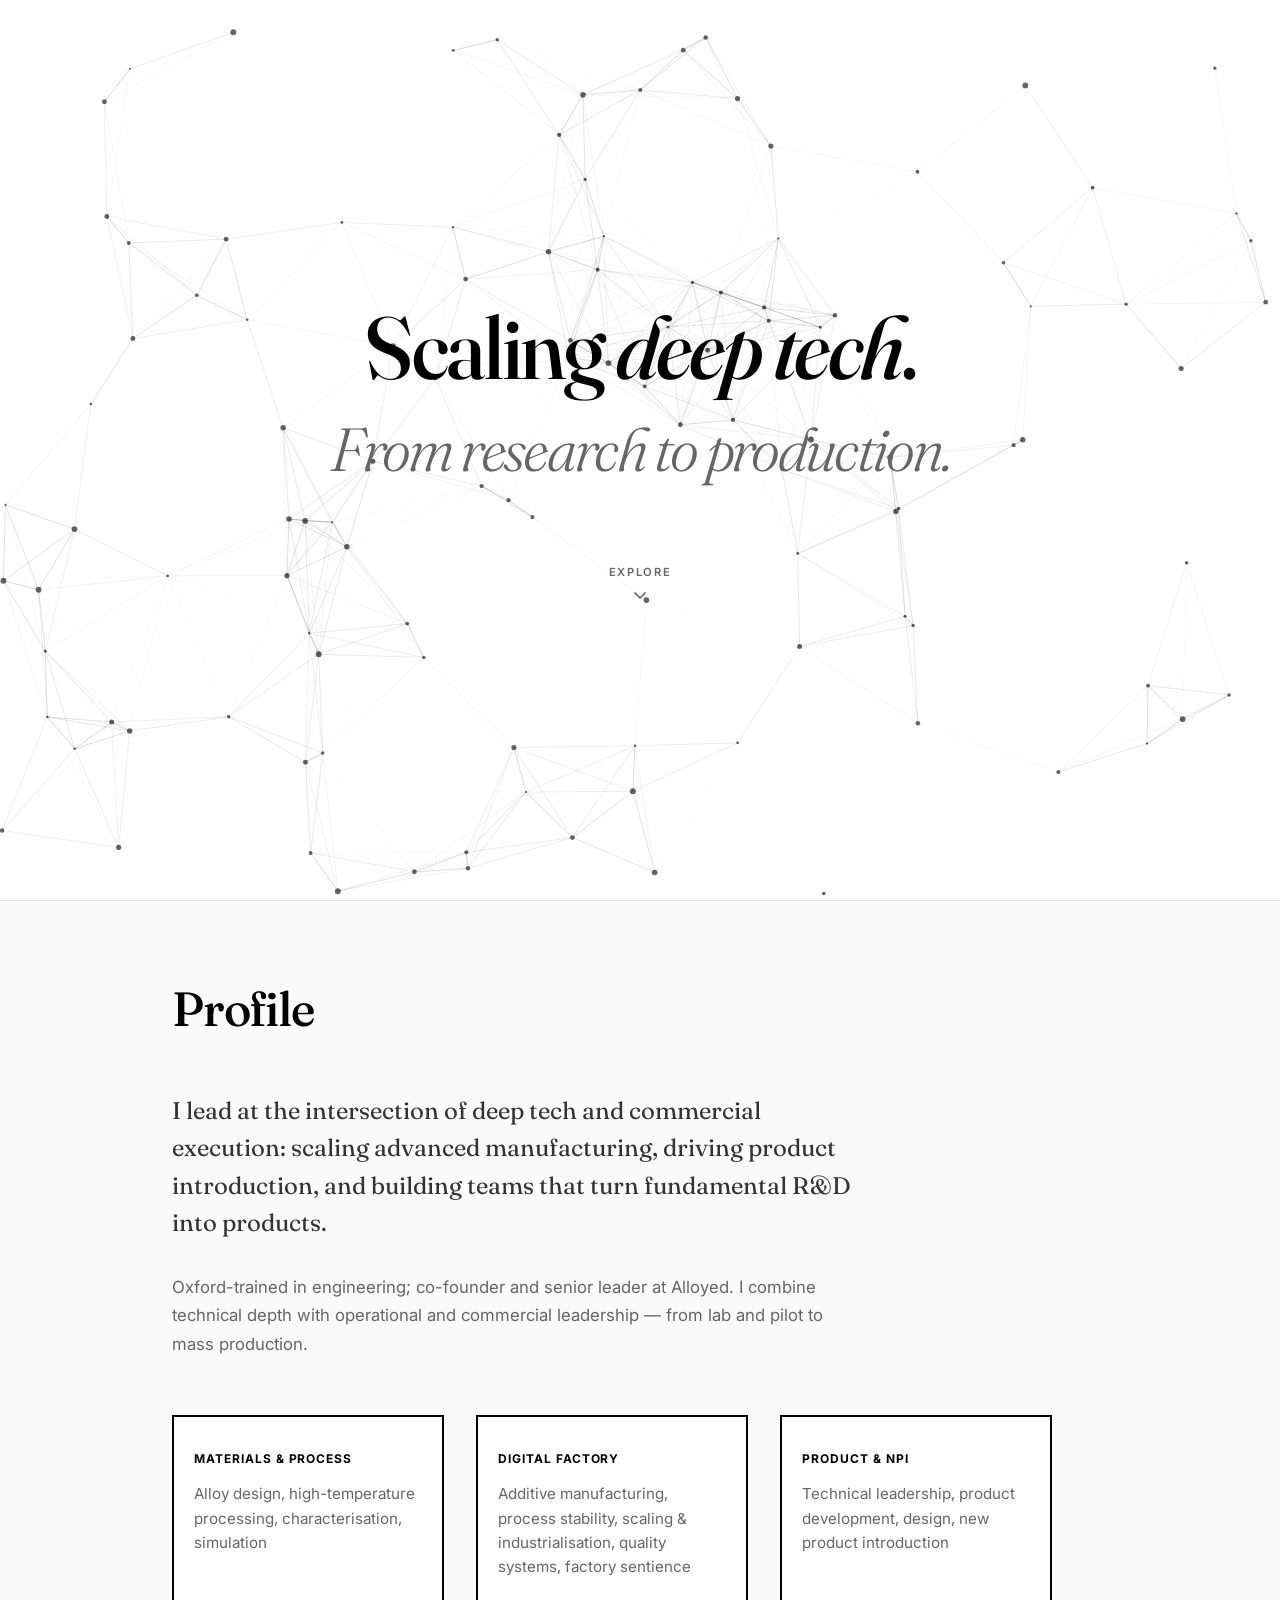
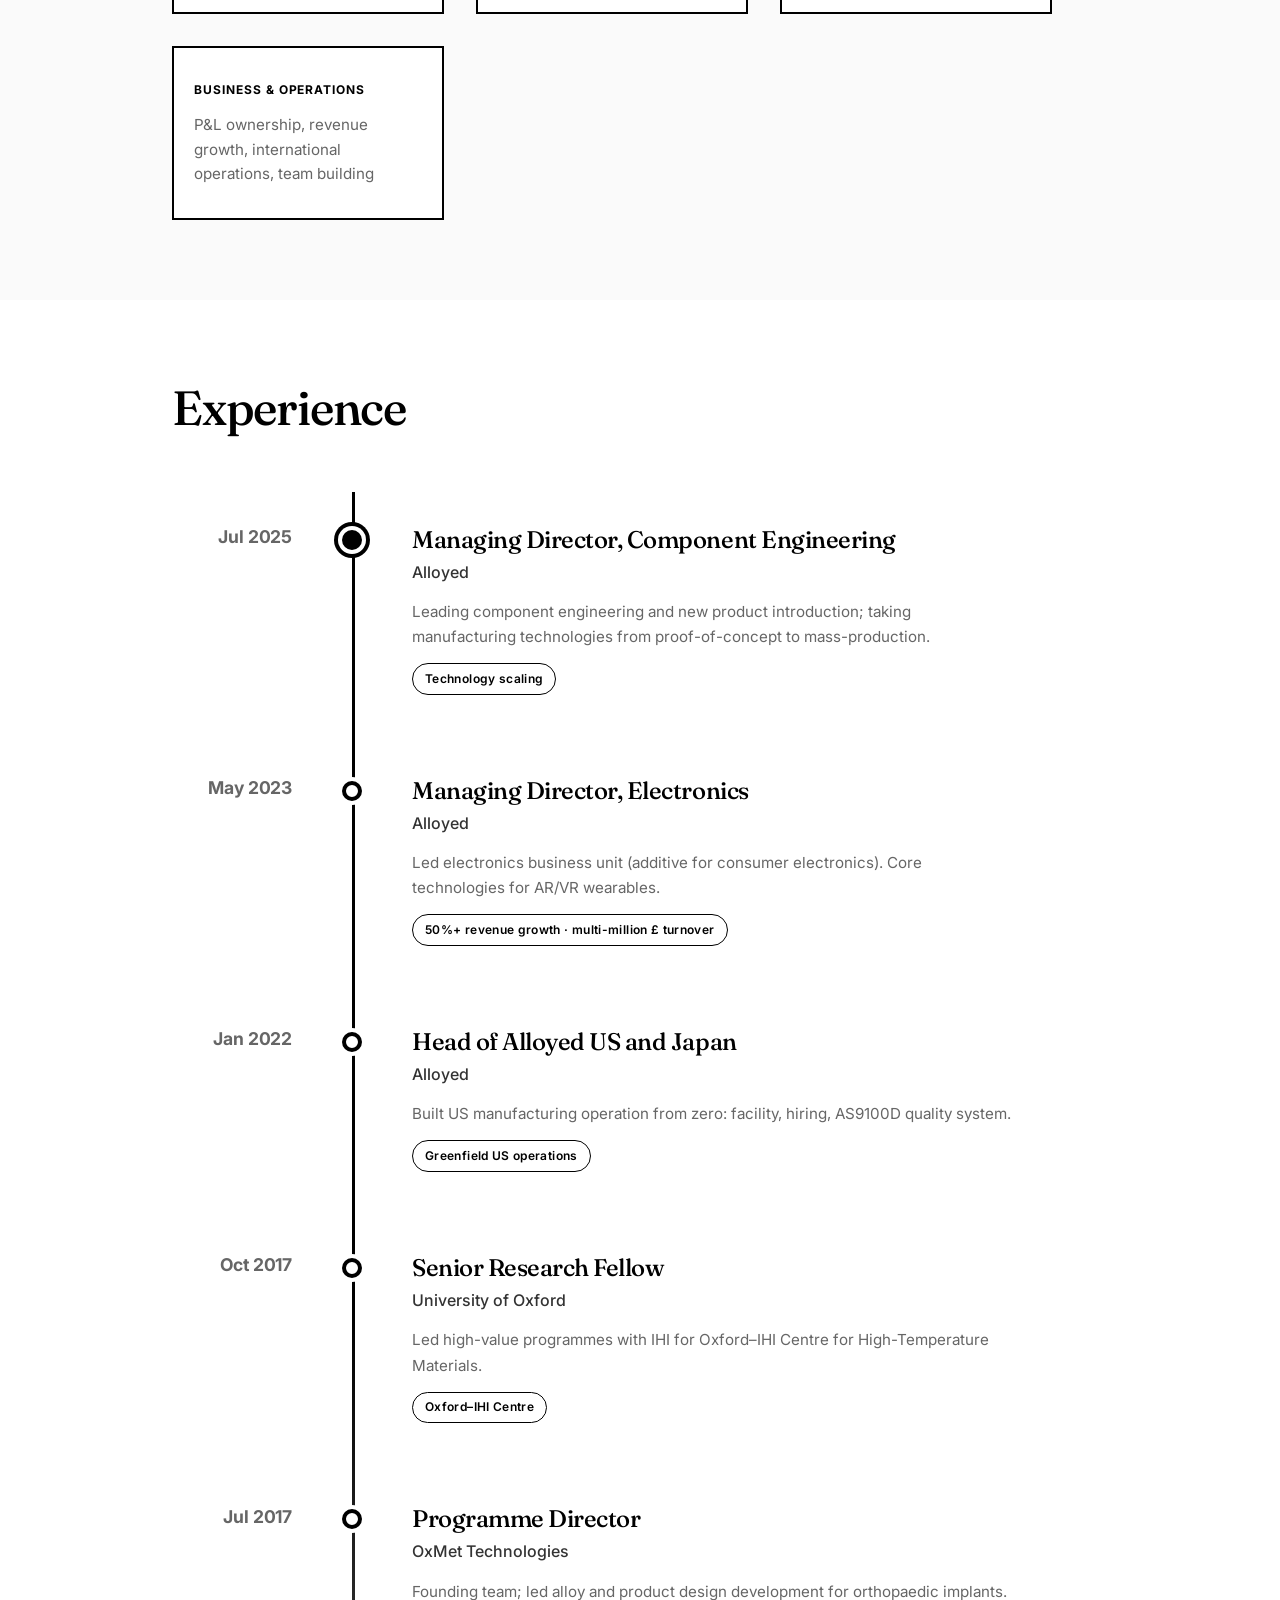
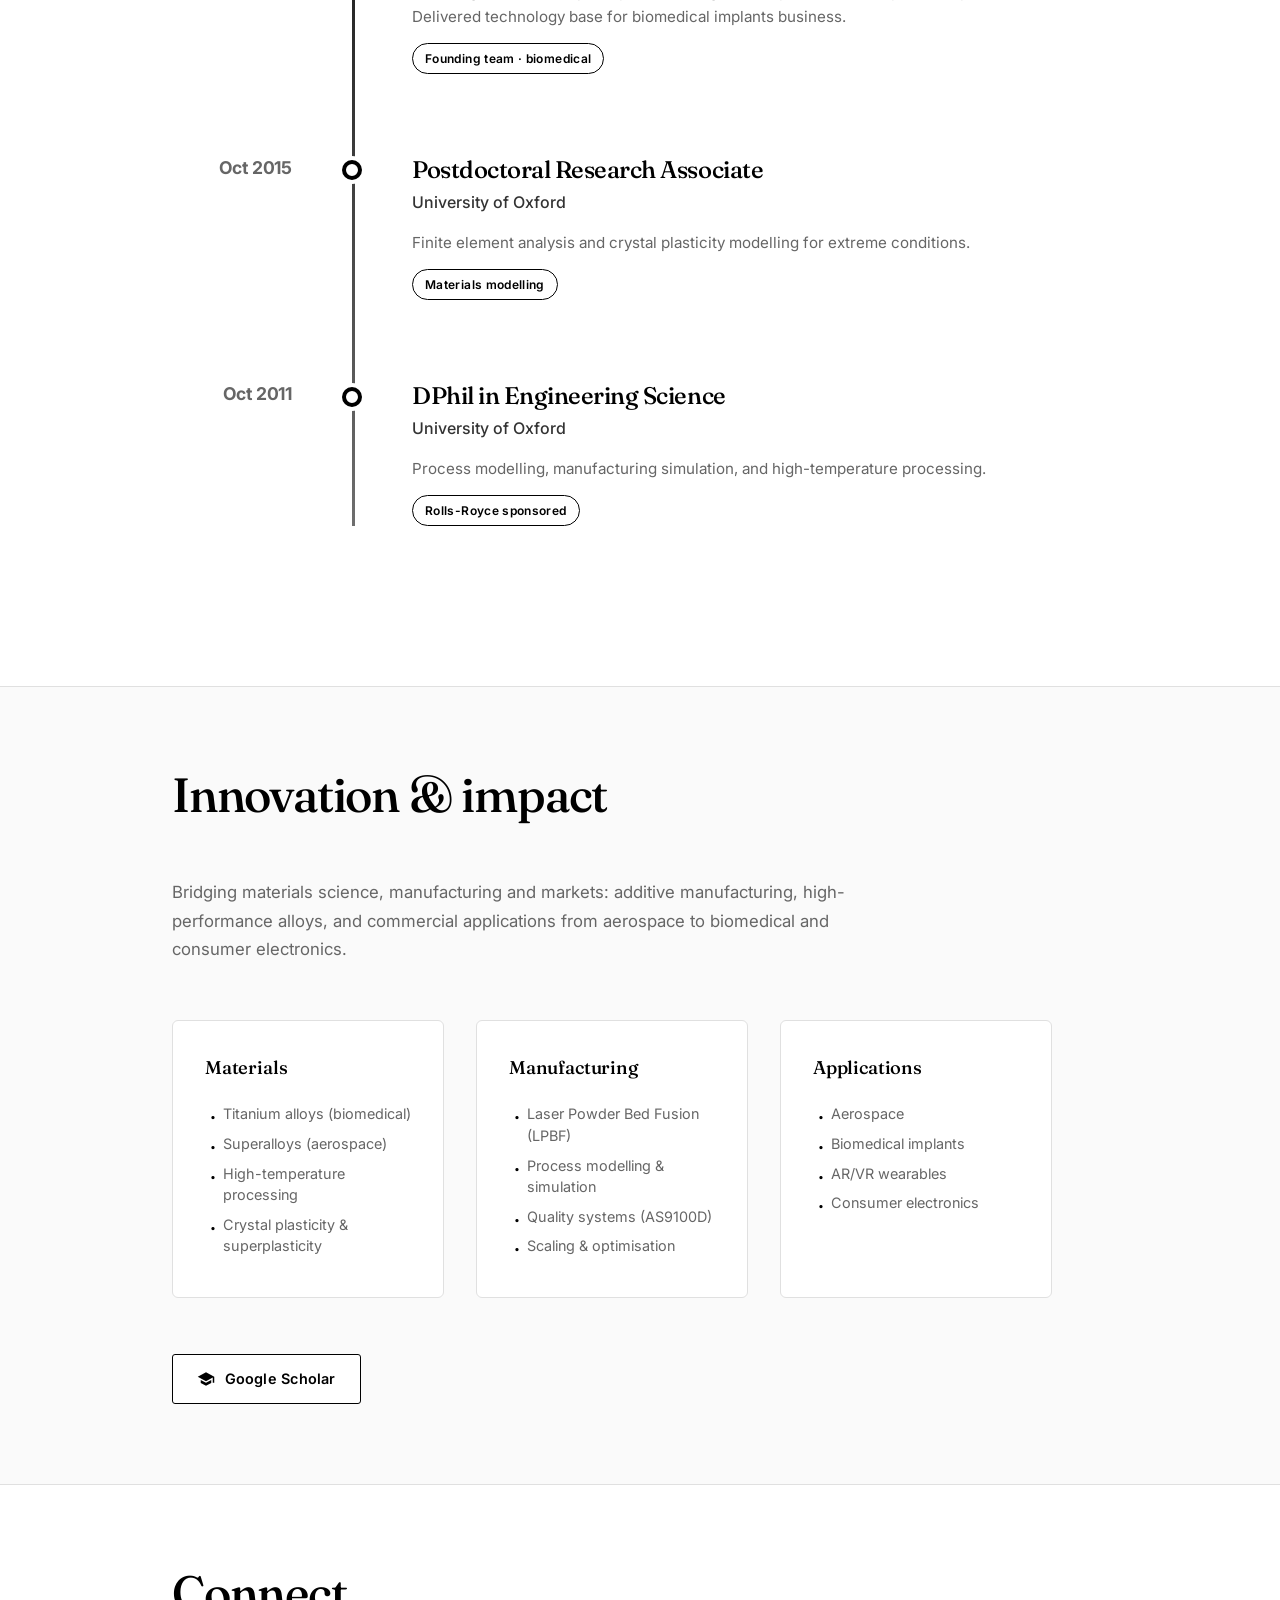
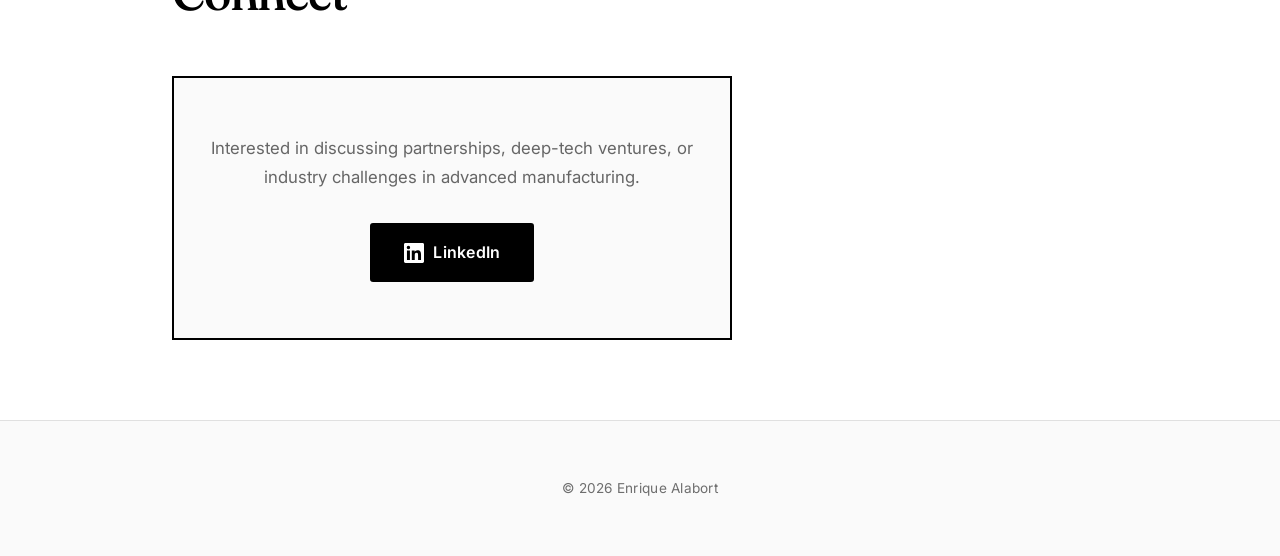
==== index.html @ 2d4a5ca8 "Improve performance, accessibility and SEO; add section nav Content fixes: - Reorder the timeline: S" ====
<!DOCTYPE html>
<html lang="en">
<head>
    <meta charset="UTF-8">
    <meta name="viewport" content="width=device-width, initial-scale=1.0">

    <title>Enrique Alabort — Executive · Product Development · Deep Tech</title>
    <meta name="description" content="Executive leader in product development, advanced manufacturing & deep tech. Co-Founder at Alloyed. Value creation from R&D to scale.">
    <link rel="canonical" href="https://enriquealabort.uk/">
    <meta name="author" content="Enrique Alabort">
    <meta name="theme-color" content="#ffffff">

    <!-- Social sharing -->
    <meta property="og:type" content="profile">
    <meta property="og:site_name" content="Enrique Alabort">
    <meta property="og:title" content="Enrique Alabort — Executive · Product Development · Deep Tech">
    <meta property="og:description" content="Scaling deep tech, from research to production. Advanced manufacturing, product introduction and technical leadership.">
    <meta property="og:url" content="https://enriquealabort.uk/">
    <meta property="og:image" content="https://enriquealabort.uk/og-image.png">
    <meta property="og:image:width" content="1200">
    <meta property="og:image:height" content="630">
    <meta property="og:image:alt" content="Enrique Alabort — Scaling deep tech. From research to production.">
    <meta property="profile:first_name" content="Enrique">
    <meta property="profile:last_name" content="Alabort">
    <meta name="twitter:card" content="summary_large_image">
    <meta name="twitter:title" content="Enrique Alabort — Executive · Product Development · Deep Tech">
    <meta name="twitter:description" content="Scaling deep tech, from research to production. Advanced manufacturing, product introduction and technical leadership.">
    <meta name="twitter:image" content="https://enriquealabort.uk/og-image.png">

    <link rel="icon" href="favicon.svg" type="image/svg+xml">

    <link rel="preconnect" href="https://fonts.googleapis.com">
    <link rel="preconnect" href="https://fonts.gstatic.com" crossorigin>
    <link href="https://fonts.googleapis.com/css2?family=Fraunces:ital,opsz,wght@0,9..144,300;0,9..144,400;0,9..144,500;1,9..144,300;1,9..144,400;1,9..144,500&family=Inter:wght@400;500;600;700&display=swap" rel="stylesheet">
    <link rel="stylesheet" href="style.css">

    <script type="application/ld+json">
    {
      "@context": "https://schema.org",
      "@type": "Person",
      "name": "Enrique Alabort",
      "url": "https://enriquealabort.uk/",
      "jobTitle": "Managing Director, Component Engineering",
      "description": "Executive leader in product development, advanced manufacturing and deep tech.",
      "worksFor": { "@type": "Organization", "name": "Alloyed" },
      "alumniOf": { "@type": "CollegeOrUniversity", "name": "University of Oxford" },
      "knowsAbout": [
        "Advanced manufacturing",
        "Additive manufacturing",
        "Laser Powder Bed Fusion",
        "High-performance alloys",
        "New product introduction",
        "Deep tech commercialisation"
      ],
      "sameAs": [
        "https://www.linkedin.com/in/ealabort",
        "https://scholar.google.co.uk/citations?user=bzOAaRsAAAAJ&hl=en"
      ]
    }
    </script>
</head>
<body>

    <a class="skip-link" href="#main">Skip to content</a>

    <header class="site-nav" id="siteNav">
        <div class="site-nav-inner">
            <a href="#home" class="site-nav-name">Enrique Alabort</a>
            <nav class="site-nav-links" aria-label="Sections">
                <a href="#about">Profile</a>
                <a href="#experience">Experience</a>
                <a href="#research">Innovation</a>
                <a href="#contact">Connect</a>
            </nav>
        </div>
    </header>

    <main id="main">

    <section id="home" class="hero">
        <canvas id="heroCanvas" class="hero-canvas" aria-hidden="true"></canvas>
        <div class="hero-container">
            <h1 class="hero-statement">
                <span class="statement-line"><span class="dynamic-word dynamic-word-1" data-words='["Scaling", "Building", "Leading", "Driving", "Transforming"]'>Scaling</span> <span class="dynamic-word dynamic-word-2" data-words='["deep tech", "manufacturing", "products", "innovation", "operations", "technologies"]'>deep tech</span>.</span>
                <span class="statement-line statement-subtitle">From research to production.</span>
            </h1>
            <button type="button" class="scroll-indicator" aria-label="Scroll to profile">
                <span class="scroll-text">Explore</span>
                <svg class="scroll-arrow" viewBox="0 0 16 16" width="16" height="16" fill="none" stroke="currentColor" stroke-width="1.75" stroke-linecap="round" stroke-linejoin="round" aria-hidden="true"><path d="M3 6l5 5 5-5"/></svg>
            </button>
        </div>
    </section>

    <section id="about" class="about" aria-labelledby="about-title">
        <div class="container">
            <h2 class="section-title" id="about-title">Profile</h2>
            <p class="about-lead">
                I lead at the intersection of deep tech and commercial execution: scaling advanced manufacturing, driving product introduction, and building teams that turn fundamental R&D into products.
            </p>
            <p class="about-body">
                Oxford-trained in engineering; co-founder and senior leader at Alloyed. I combine technical depth with operational and commercial leadership — from lab and pilot to mass production.
            </p>
            <div class="expertise-areas">
                <div class="expertise-item">
                    <span class="expertise-label">Materials &amp; process</span>
                    <p>Alloy design, high-temperature processing, characterisation, simulation</p>
                </div>
                <div class="expertise-item">
                    <span class="expertise-label">Digital factory</span>
                    <p>Additive manufacturing, process stability, scaling &amp; industrialisation, quality systems, factory sentience</p>
                </div>
                <div class="expertise-item">
                    <span class="expertise-label">Product &amp; NPI</span>
                    <p>Technical leadership, product development, design, new product introduction</p>
                </div>
                <div class="expertise-item">
                    <span class="expertise-label">Business &amp; operations</span>
                    <p>P&amp;L ownership, revenue growth, international operations, team building</p>
                </div>
            </div>
        </div>
    </section>

    <section id="experience" class="experience" aria-labelledby="experience-title">
        <div class="container">
            <h2 class="section-title" id="experience-title">Experience</h2>
            <div class="timeline">
                <article class="timeline-item current">
                    <time class="timeline-date" datetime="2025-07">Jul 2025</time>
                    <div class="timeline-marker"></div>
                    <div class="timeline-content">
                        <h3>Managing Director, Component Engineering</h3>
                        <p class="timeline-company">Alloyed</p>
                        <p>Leading component engineering and new product introduction; taking manufacturing technologies from proof-of-concept to mass-production.</p>
                        <span class="achievement">Technology scaling</span>
                    </div>
                </article>

                <article class="timeline-item">
                    <time class="timeline-date" datetime="2023-05">May 2023</time>
                    <div class="timeline-marker"></div>
                    <div class="timeline-content">
                        <h3>Managing Director, Electronics</h3>
                        <p class="timeline-company">Alloyed</p>
                        <p>Led electronics business unit (additive for consumer electronics). Core technologies for AR/VR wearables.</p>
                        <span class="achievement">50%+ revenue growth · multi-million £ turnover</span>
                    </div>
                </article>

                <article class="timeline-item">
                    <time class="timeline-date" datetime="2022-01">Jan 2022</time>
                    <div class="timeline-marker"></div>
                    <div class="timeline-content">
                        <h3>Head of Alloyed US and Japan</h3>
                        <p class="timeline-company">Alloyed</p>
                        <p>Built US manufacturing operation from zero: facility, hiring, AS9100D quality system.</p>
                        <span class="achievement">Greenfield US operations</span>
                    </div>
                </article>

                <article class="timeline-item">
                    <time class="timeline-date" datetime="2017-10">Oct 2017</time>
                    <div class="timeline-marker"></div>
                    <div class="timeline-content">
                        <h3>Senior Research Fellow</h3>
                        <p class="timeline-company">University of Oxford</p>
                        <p>Led high-value programmes with IHI for Oxford–IHI Centre for High-Temperature Materials.</p>
                        <span class="achievement">Oxford–IHI Centre</span>
                    </div>
                </article>

                <article class="timeline-item">
                    <time class="timeline-date" datetime="2017-07">Jul 2017</time>
                    <div class="timeline-marker"></div>
                    <div class="timeline-content">
                        <h3>Programme Director</h3>
                        <p class="timeline-company">OxMet Technologies</p>
                        <p>Founding team; led alloy and product design development for orthopaedic implants. Delivered technology base for biomedical implants business.</p>
                        <span class="achievement">Founding team · biomedical</span>
                    </div>
                </article>

                <article class="timeline-item">
                    <time class="timeline-date" datetime="2015-10">Oct 2015</time>
                    <div class="timeline-marker"></div>
                    <div class="timeline-content">
                        <h3>Postdoctoral Research Associate</h3>
                        <p class="timeline-company">University of Oxford</p>
                        <p>Finite element analysis and crystal plasticity modelling for extreme conditions.</p>
                        <span class="achievement">Materials modelling</span>
                    </div>
                </article>

                <article class="timeline-item">
                    <time class="timeline-date" datetime="2011-10">Oct 2011</time>
                    <div class="timeline-marker"></div>
                    <div class="timeline-content">
                        <h3>DPhil in Engineering Science</h3>
                        <p class="timeline-company">University of Oxford</p>
                        <p>Process modelling, manufacturing simulation, and high-temperature processing.</p>
                        <span class="achievement">Rolls-Royce sponsored</span>
                    </div>
                </article>
            </div>
        </div>
    </section>

    <section id="research" class="research" aria-labelledby="research-title">
        <div class="container">
            <h2 class="section-title" id="research-title">Innovation &amp; impact</h2>
            <p class="research-intro">Bridging materials science, manufacturing and markets: additive manufacturing, high-performance alloys, and commercial applications from aerospace to biomedical and consumer electronics.</p>
            <div class="research-areas">
                <div class="research-area">
                    <h3>Materials</h3>
                    <ul>
                        <li>Titanium alloys (biomedical)</li>
                        <li>Superalloys (aerospace)</li>
                        <li>High-temperature processing</li>
                        <li>Crystal plasticity &amp; superplasticity</li>
                    </ul>
                </div>
                <div class="research-area">
                    <h3>Manufacturing</h3>
                    <ul>
                        <li>Laser Powder Bed Fusion (LPBF)</li>
                        <li>Process modelling &amp; simulation</li>
                        <li>Quality systems (AS9100D)</li>
                        <li>Scaling &amp; optimisation</li>
                    </ul>
                </div>
                <div class="research-area">
                    <h3>Applications</h3>
                    <ul>
                        <li>Aerospace</li>
                        <li>Biomedical implants</li>
                        <li>AR/VR wearables</li>
                        <li>Consumer electronics</li>
                    </ul>
                </div>
            </div>
            <div class="research-cta">
                <a href="https://scholar.google.co.uk/citations?user=bzOAaRsAAAAJ&amp;hl=en" target="_blank" rel="noopener noreferrer" class="btn btn-outline">
                    <svg viewBox="0 0 24 24" width="18" height="18" fill="currentColor" aria-hidden="true"><path d="M12 3L1 9l11 6 9-4.91V17h2V9L12 3z"/><path d="M5 13.18v4L12 21l7-3.82v-4L12 17l-7-3.82z"/></svg>
                    Google Scholar
                </a>
            </div>
        </div>
    </section>

    <section id="contact" class="contact" aria-labelledby="contact-title">
        <div class="container">
            <h2 class="section-title" id="contact-title">Connect</h2>
            <div class="contact-card">
                <p class="contact-text">Interested in discussing partnerships, deep-tech ventures, or industry challenges in advanced manufacturing.</p>
                <a href="https://www.linkedin.com/in/ealabort" target="_blank" rel="noopener noreferrer" class="linkedin-btn">
                    <svg viewBox="0 0 24 24" width="20" height="20" fill="currentColor" aria-hidden="true"><path d="M20.45 20.45h-3.56v-5.57c0-1.33-.02-3.04-1.85-3.04-1.85 0-2.14 1.45-2.14 2.94v5.67H9.35V9h3.41v1.56h.05c.48-.9 1.63-1.85 3.36-1.85 3.6 0 4.27 2.37 4.27 5.45v6.29zM5.34 7.43a2.06 2.06 0 1 1 0-4.13 2.06 2.06 0 0 1 0 4.13zM7.12 20.45H3.55V9h3.57v11.45zM22.22 0H1.77C.79 0 0 .77 0 1.72v20.56C0 23.23.79 24 1.77 24h20.45c.98 0 1.78-.77 1.78-1.72V1.72C24 .77 23.2 0 22.22 0z"/></svg>
                    LinkedIn
                </a>
            </div>
        </div>
    </section>

    </main>

    <footer class="footer">
        <div class="container">
            <p class="footer-text">&copy; <span id="year">2026</span> Enrique Alabort</p>
        </div>
    </footer>

    <script src="script.js"></script>
</body>
</html>
---- style.css ----
/* ===== Variables ===== */
:root {
    --color-bg: #ffffff;
    --color-surface: #fafafa;
    --color-surface-alt: #f5f5f5;
    --color-text: #000000;
    --color-text-medium: #333333;
    --color-text-muted: #666666;
    --color-text-soft: #6e6e6e;
    --color-border: #e0e0e0;
    
    --font-serif: 'Fraunces', 'Iowan Old Style', 'Palatino Linotype', 'URW Palladio L', serif;
    --font-sans: 'Inter', -apple-system, BlinkMacSystemFont, 'Segoe UI', sans-serif;
    
    --container: min(1000px, 90vw);
    --container-narrow: min(720px, 88vw);
    
    --space-2xs: 0.25rem;
    --space-xs: 0.5rem;
    --space-sm: 0.875rem;
    --space-md: 1.25rem;
    --space-lg: 2rem;
    --space-xl: 3.5rem;
    --space-2xl: 5rem;
    
    --radius-sm: 3px;
    --radius-md: 6px;
    --radius-lg: 12px;
    
    --shadow-sm: 0 1px 3px rgba(0, 0, 0, 0.04);
    --shadow-md: 0 4px 16px rgba(0, 0, 0, 0.06);
    --shadow-lg: 0 12px 40px rgba(0, 0, 0, 0.08);
}

/* ===== Reset ===== */
*, *::before, *::after {
    margin: 0;
    padding: 0;
    box-sizing: border-box;
}

html {
    scroll-behavior: smooth;
    font-size: 16px;
    scroll-padding-top: 5rem;
}

body {
    font-family: var(--font-sans);
    font-size: 1rem;
    line-height: 1.65;
    color: var(--color-text);
    background: var(--color-bg);
    -webkit-font-smoothing: antialiased;
    -moz-osx-font-smoothing: grayscale;
}

/* ===== Utilities ===== */
.container {
    max-width: var(--container);
    margin: 0 auto;
    padding: 0 var(--space-lg);
}

.container-narrow {
    max-width: var(--container-narrow);
    margin: 0 auto;
    padding: 0 var(--space-lg);
}

/* ===== Hero ===== */
.hero {
    min-height: 100vh;
    display: flex;
    align-items: center;
    justify-content: center;
    padding: var(--space-2xl) var(--space-lg);
    background: var(--color-bg);
    position: relative;
    overflow: hidden;
}

.hero-canvas {
    position: absolute;
    top: 0;
    left: 0;
    width: 100%;
    height: 100%;
    z-index: 0;
}

.hero-container {
    width: 100%;
    max-width: 1100px;
    margin: 0 auto;
    text-align: center;
    position: relative;
    z-index: 1;
}

.hero-statement {
    font-family: var(--font-serif);
    font-size: clamp(2.5rem, 7vw, 5.5rem);
    font-weight: 500;
    line-height: 1.15;
    color: var(--color-text);
    letter-spacing: -0.03em;
    margin-bottom: var(--space-xl);
    display: flex;
    flex-direction: column;
    gap: 0.2em;
}

.statement-line {
    display: block;
    opacity: 0;
    transform: translateY(30px);
    animation: fadeInUp 1s ease forwards;
}

.statement-line:nth-child(1) {
    animation-delay: 0.3s;
}

.statement-line:nth-child(2) {
    animation-delay: 0.6s;
}

.statement-subtitle {
    font-weight: 300;
    font-size: clamp(1.8rem, 5vw, 3.8rem);
    color: var(--color-text-muted);
    font-style: italic;
}

.dynamic-word {
    display: inline-block;
    position: relative;
    transition: opacity 0.4s ease, transform 0.4s ease;
}

.dynamic-word-2 {
    font-style: italic;
}

@keyframes fadeInUp {
    to {
        opacity: 1;
        transform: translateY(0);
    }
}

.scroll-indicator {
    background: none;
    border: 0;
    padding: 0;
    font-family: inherit;
    width: 100%;
    display: flex;
    flex-direction: column;
    align-items: center;
    gap: var(--space-xs);
    cursor: pointer;
    color: var(--color-text-muted);
    transition: color 0.3s ease, transform 0.3s ease;
    margin-top: var(--space-2xl);
    opacity: 0;
    animation: fadeIn 1s ease forwards 1.2s;
}

@keyframes fadeIn {
    to { opacity: 1; }
}

.scroll-indicator:hover {
    color: var(--color-text);
    transform: translateY(3px);
}

.scroll-text {
    font-size: 0.7rem;
    font-weight: 600;
    letter-spacing: 0.15em;
    text-transform: uppercase;
}

.scroll-arrow {
    font-size: 1rem;
    animation: float 2.5s ease-in-out infinite;
}

@keyframes float {
    0%, 100% { transform: translateY(0); }
    50% { transform: translateY(6px); }
}

/* ===== Sections ===== */
section:not(.hero) {
    padding: var(--space-2xl) 0;
}

.section-title {
    font-family: var(--font-serif);
    font-size: clamp(2rem, 5vw, 3rem);
    font-weight: 500;
    color: var(--color-text);
    margin-bottom: var(--space-xl);
    letter-spacing: -0.025em;
    line-height: 1.15;
}

/* ===== About ===== */
.about {
    background: var(--color-surface);
    border-top: 1px solid var(--color-border);
}

.about-lead {
    font-family: var(--font-serif);
    font-size: clamp(1.2rem, 2.5vw, 1.5rem);
    font-weight: 400;
    line-height: 1.55;
    color: var(--color-text-medium);
    max-width: 680px;
    margin-bottom: var(--space-lg);
}

.about-body {
    font-size: 1.05rem;
    color: var(--color-text-muted);
    max-width: 680px;
    margin-bottom: var(--space-xl);
    line-height: 1.7;
}

.expertise-areas {
    display: grid;
    grid-template-columns: repeat(auto-fit, minmax(240px, 1fr));
    gap: var(--space-lg);
    max-width: 880px;
}

.expertise-item {
    padding: var(--space-lg) var(--space-md);
    background: var(--color-bg);
    border: 2px solid var(--color-text);
    transition: transform 0.3s ease, box-shadow 0.3s ease;
}

.expertise-item:hover {
    transform: translateY(-2px);
    box-shadow: 8px 8px 0 var(--color-text);
}

.expertise-label {
    display: block;
    font-size: 0.75rem;
    font-weight: 700;
    color: var(--color-text);
    letter-spacing: 0.08em;
    text-transform: uppercase;
    margin-bottom: var(--space-sm);
}

.expertise-item p {
    font-size: 0.95rem;
    color: var(--color-text-muted);
    line-height: 1.6;
}

/* ===== Experience ===== */
.experience {
    background: var(--color-bg);
}

.timeline {
    max-width: 840px;
    position: relative;
    padding-top: var(--space-lg);
    padding-left: 180px;
}

.timeline::before {
    content: '';
    position: absolute;
    left: 180px;
    top: 0;
    bottom: 0;
    width: 3px;
    background: linear-gradient(180deg, 
        var(--color-text) 0%, 
        var(--color-text) 50%, 
        var(--color-text-soft) 100%);
}

.timeline-item {
    position: relative;
    padding-left: 60px;
    margin-bottom: var(--space-2xl);
    opacity: 1;
}

.timeline-date {
    position: absolute;
    left: -180px;
    top: 0.15em;
    font-family: var(--font-sans);
    font-size: 1.1rem;
    font-weight: 700;
    color: var(--color-text-muted);
    letter-spacing: -0.01em;
    text-align: right;
    width: 140px;
    padding-right: var(--space-md);
    line-height: 1.3;
    opacity: 0;
    transform: translateX(-15px);
    transition: opacity 0.6s ease, transform 0.6s ease;
}

.timeline-item.in-view .timeline-date {
    opacity: 1;
    transform: translateX(0);
}

.timeline-marker {
    position: absolute;
    left: -10px;
    top: 0.4em;
    width: 20px;
    height: 20px;
    background: var(--color-bg);
    border: 4px solid var(--color-text);
    border-radius: 50%;
    z-index: 2;
    box-shadow: 0 0 0 4px var(--color-bg);
    transition: transform 0.3s ease, box-shadow 0.3s ease;
}

.timeline-item:hover .timeline-marker {
    transform: scale(1.2);
}

.timeline-item.current .timeline-marker {
    background: var(--color-text);
    border-color: var(--color-text);
    box-shadow: 0 0 0 4px var(--color-bg), 0 0 0 8px var(--color-text);
    animation: pulse 2s ease-in-out infinite;
}

@keyframes pulse {
    0%, 100% {
        box-shadow: 0 0 0 4px var(--color-bg), 0 0 0 8px var(--color-text);
    }
    50% {
        box-shadow: 0 0 0 4px var(--color-bg), 0 0 0 12px rgba(0, 0, 0, 0.3);
    }
}

.timeline-content h3 {
    font-family: var(--font-serif);
    font-size: 1.5rem;
    font-weight: 500;
    color: var(--color-text);
    margin-bottom: var(--space-2xs);
    letter-spacing: -0.02em;
    line-height: 1.3;
}

.timeline-company {
    font-size: 1rem;
    font-weight: 500;
    color: var(--color-text-medium);
    margin-bottom: var(--space-sm);
}

.timeline-content p:not(.timeline-company) {
    font-size: 0.95rem;
    color: var(--color-text-muted);
    line-height: 1.65;
    margin-bottom: var(--space-sm);
}

.achievement {
    display: inline-block;
    font-size: 0.75rem;
    font-weight: 600;
    color: var(--color-text);
    background: transparent;
    padding: 0.3rem 0.75rem;
    border-radius: 999px;
    letter-spacing: 0.03em;
    border: 1.5px solid var(--color-text);
}

/* ===== Research / Innovation ===== */
.research {
    background: var(--color-surface);
    border-top: 1px solid var(--color-border);
}

.research-intro {
    font-size: 1.05rem;
    color: var(--color-text-muted);
    max-width: 680px;
    margin-bottom: var(--space-xl);
    line-height: 1.7;
}

.research-areas {
    display: grid;
    grid-template-columns: repeat(auto-fit, minmax(220px, 1fr));
    gap: var(--space-lg);
    margin-bottom: var(--space-xl);
    max-width: 880px;
}

.research-area {
    padding: var(--space-lg);
    background: var(--color-bg);
    border: 1px solid var(--color-border);
    border-radius: var(--radius-md);
    transition: border-color 0.3s ease, box-shadow 0.3s ease;
}

.research-area:hover {
    border-color: var(--color-text);
    box-shadow: var(--shadow-md);
}

.research-area h3 {
    font-family: var(--font-serif);
    font-size: 1.15rem;
    font-weight: 500;
    color: var(--color-text);
    margin-bottom: var(--space-md);
    letter-spacing: -0.01em;
}

.research-area ul {
    list-style: none;
}

.research-area li {
    font-size: 0.9rem;
    color: var(--color-text-muted);
    padding-left: 1.1rem;
    margin-bottom: 0.5rem;
    position: relative;
    line-height: 1.5;
}

.research-area li::before {
    content: '·';
    position: absolute;
    left: 0.3rem;
    color: var(--color-text);
    font-weight: 700;
    font-size: 1.2rem;
}

.research-cta {
    text-align: left;
}

/* ===== Buttons ===== */
.btn {
    display: inline-flex;
    align-items: center;
    gap: 0.6rem;
    padding: 0.75rem 1.5rem;
    font-family: var(--font-sans);
    font-size: 0.9rem;
    font-weight: 600;
    text-decoration: none;
    border-radius: var(--radius-sm);
    transition: background-color 0.3s ease, color 0.3s ease, border-color 0.3s ease, transform 0.3s ease;
    cursor: pointer;
    letter-spacing: 0.015em;
}

.btn-outline {
    border: 1.5px solid var(--color-text);
    color: var(--color-text);
    background: var(--color-bg);
}

.btn-outline:hover {
    background: var(--color-text);
    color: var(--color-bg);
    transform: translateY(-2px);
}

/* ===== Contact ===== */
.contact {
    background: var(--color-bg);
    border-top: 1px solid var(--color-border);
}

.contact-card {
    max-width: 560px;
    padding: var(--space-xl) var(--space-lg);
    background: var(--color-surface);
    border: 2px solid var(--color-text);
    text-align: center;
}

.contact-text {
    font-size: 1.05rem;
    color: var(--color-text-muted);
    margin-bottom: var(--space-lg);
    line-height: 1.7;
}

.linkedin-btn {
    display: inline-flex;
    align-items: center;
    gap: 0.6rem;
    padding: 0.9rem 2rem;
    background: var(--color-text);
    color: var(--color-bg);
    text-decoration: none;
    font-size: 1rem;
    font-weight: 600;
    border-radius: var(--radius-sm);
    transition: background-color 0.3s ease, color 0.3s ease, transform 0.3s ease;
    letter-spacing: 0.015em;
    border: 2px solid var(--color-text);
}

.linkedin-btn:hover {
    background: var(--color-bg);
    color: var(--color-text);
    transform: translateY(-2px);
}

.linkedin-btn i {
    font-size: 1.1rem;
}

/* ===== Footer ===== */
.footer {
    padding: var(--space-xl) 0;
    background: var(--color-surface);
    border-top: 1px solid var(--color-border);
    text-align: center;
}

.footer-text {
    font-size: 0.85rem;
    color: var(--color-text-soft);
    letter-spacing: 0.02em;
}

/* ===== Responsive ===== */
@media (max-width: 768px) {
    :root {
        --space-xl: 2.5rem;
        --space-2xl: 3.5rem;
    }

    .hero {
        padding: var(--space-xl) var(--space-md);
    }

    .hero-statement {
        margin-bottom: var(--space-lg);
    }

    .expertise-areas {
        grid-template-columns: 1fr;
    }

    .research-areas {
        grid-template-columns: 1fr;
    }

    .timeline {
        padding-left: 130px;
    }

    .timeline::before {
        left: 130px;
        width: 2px;
    }

    .timeline-item {
        padding-left: 44px;
        margin-bottom: var(--space-xl);
    }

    .timeline-date {
        left: -130px;
        width: 105px;
        padding-right: var(--space-sm);
        font-size: 0.95rem;
    }

    .timeline-marker {
        left: -8px;
        width: 16px;
        height: 16px;
        border-width: 3px;
    }

    .timeline-item.current .timeline-marker {
        box-shadow: 0 0 0 3px var(--color-bg), 0 0 0 6px var(--color-text);
    }

    @keyframes pulse {
        0%, 100% {
            box-shadow: 0 0 0 3px var(--color-bg), 0 0 0 6px var(--color-text);
        }
        50% {
            box-shadow: 0 0 0 3px var(--color-bg), 0 0 0 9px rgba(0, 0, 0, 0.3);
        }
    }

    .contact-card {
        padding: var(--space-lg) var(--space-md);
    }
}

@media (max-width: 480px) {
    body {
        font-size: 1.125rem;
    }

    .container,
    .container-narrow {
        padding: 0 var(--space-md);
    }

    section:not(.hero) {
        padding: var(--space-xl) 0;
    }

    .hero-statement {
        margin-bottom: var(--space-md);
    }

    .statement-subtitle {
        font-size: clamp(1.4rem, 4vw, 2.5rem);
    }

    .scroll-indicator {
        margin-top: var(--space-xl);
    }

    .scroll-text {
        font-size: 0.75rem;
    }

    .section-title {
        font-size: clamp(1.9rem, 5.5vw, 2.5rem);
        margin-bottom: var(--space-lg);
    }

    .about-lead {
        font-size: clamp(1.3rem, 3.2vw, 1.65rem);
        margin-bottom: var(--space-md);
    }

    .about-body {
        font-size: 1.125rem;
        margin-bottom: var(--space-lg);
    }

    .expertise-item {
        padding: var(--space-md) var(--space-sm);
    }

    .expertise-label {
        font-size: 0.8rem;
    }

    .expertise-item p {
        font-size: 1.05rem;
    }

    .research-intro {
        font-size: 1.125rem;
        margin-bottom: var(--space-lg);
    }

    .research-area h4 {
        font-size: 1.1rem;
    }

    .research-area li {
        font-size: 1rem;
    }

    .timeline {
        padding-left: 100px;
    }

    .timeline::before {
        left: 100px;
        width: 2px;
    }

    .timeline-item {
        padding-left: 32px;
        margin-bottom: var(--space-lg);
    }

    .timeline-date {
        left: -100px;
        width: 80px;
        padding-right: var(--space-xs);
        font-size: 0.95rem;
        font-weight: 700;
    }

    .timeline-content h3 {
        font-size: 1.35rem;
    }

    .timeline-company {
        font-size: 1.05rem;
    }

    .timeline-content p:not(.timeline-company) {
        font-size: 1.05rem;
    }

    .achievement {
        font-size: 0.8rem;
    }

    .timeline-marker {
        left: -6px;
        width: 12px;
        height: 12px;
        border-width: 2.5px;
    }

    .timeline-item.current .timeline-marker {
        box-shadow: 0 0 0 2px var(--color-bg), 0 0 0 5px var(--color-text);
    }

    @keyframes pulse {
        0%, 100% {
            box-shadow: 0 0 0 2px var(--color-bg), 0 0 0 5px var(--color-text);
        }
        50% {
            box-shadow: 0 0 0 2px var(--color-bg), 0 0 0 8px rgba(0, 0, 0, 0.3);
        }
    }

    .contact-text {
        font-size: 1.15rem;
    }

    .linkedin-btn {
        font-size: 1.1rem;
        padding: 1.1rem 2.5rem;
    }

    .btn {
        font-size: 1rem;
        padding: 0.85rem 1.75rem;
    }

    .contact-card {
        padding: var(--space-lg) var(--space-md);
    }

    .footer-text {
        font-size: 0.9rem;
    }
}

/* ===== Skip link ===== */
.skip-link {
    position: absolute;
    top: 0;
    left: 0;
    z-index: 100;
    padding: 0.75rem 1.25rem;
    background: var(--color-text);
    color: var(--color-bg);
    font-size: 0.9rem;
    font-weight: 600;
    text-decoration: none;
    transform: translateY(-120%);
    transition: transform 0.2s ease;
}

.skip-link:focus-visible {
    transform: translateY(0);
}

/* ===== Site nav ===== */
.site-nav {
    position: fixed;
    top: 0;
    left: 0;
    right: 0;
    z-index: 50;
    background: rgba(255, 255, 255, 0.88);
    -webkit-backdrop-filter: saturate(180%) blur(12px);
    backdrop-filter: saturate(180%) blur(12px);
    border-bottom: 1px solid transparent;
    opacity: 0;
    visibility: hidden;
    transform: translateY(-100%);
    transition: opacity 0.35s ease, transform 0.35s ease, visibility 0.35s;
}

.site-nav.is-visible {
    opacity: 1;
    visibility: visible;
    transform: translateY(0);
    border-bottom-color: var(--color-border);
}

.site-nav-inner {
    max-width: var(--container);
    margin: 0 auto;
    padding: 0.9rem var(--space-lg);
    display: flex;
    align-items: center;
    justify-content: space-between;
    gap: var(--space-md);
}

.site-nav-name {
    font-family: var(--font-serif);
    font-size: 1.05rem;
    font-weight: 500;
    letter-spacing: -0.01em;
    color: var(--color-text);
    text-decoration: none;
    white-space: nowrap;
}

.site-nav-links {
    display: flex;
    gap: var(--space-md);
}

.site-nav-links a {
    position: relative;
    font-size: 0.78rem;
    font-weight: 600;
    letter-spacing: 0.09em;
    text-transform: uppercase;
    color: var(--color-text-muted);
    text-decoration: none;
    padding: 0.25rem 0;
    transition: color 0.25s ease;
}

.site-nav-links a::after {
    content: '';
    position: absolute;
    left: 0;
    right: 0;
    bottom: 0;
    height: 1.5px;
    background: var(--color-text);
    transform: scaleX(0);
    transform-origin: left;
    transition: transform 0.25s ease;
}

.site-nav-links a:hover,
.site-nav-links a.is-active {
    color: var(--color-text);
}

.site-nav-links a:hover::after,
.site-nav-links a.is-active::after {
    transform: scaleX(1);
}

@media (max-width: 620px) {
    .site-nav-name { display: none; }
    .site-nav-inner { justify-content: center; }
    .site-nav-links { gap: var(--space-sm); }
    .site-nav-links a { font-size: 0.7rem; letter-spacing: 0.06em; }
}

/* ===== Focus visibility ===== */
:focus-visible {
    outline: 2px solid var(--color-text);
    outline-offset: 3px;
}

.linkedin-btn:focus-visible {
    outline-offset: 4px;
}

/* ===== Reduced motion ===== */
@media (prefers-reduced-motion: reduce) {
    html {
        scroll-behavior: auto;
    }

    *, *::before, *::after {
        animation-duration: 0.01ms !important;
        animation-iteration-count: 1 !important;
        transition-duration: 0.01ms !important;
        scroll-behavior: auto !important;
    }

    .statement-line,
    .scroll-indicator,
    .timeline-date {
        opacity: 1 !important;
        transform: none !important;
    }
}
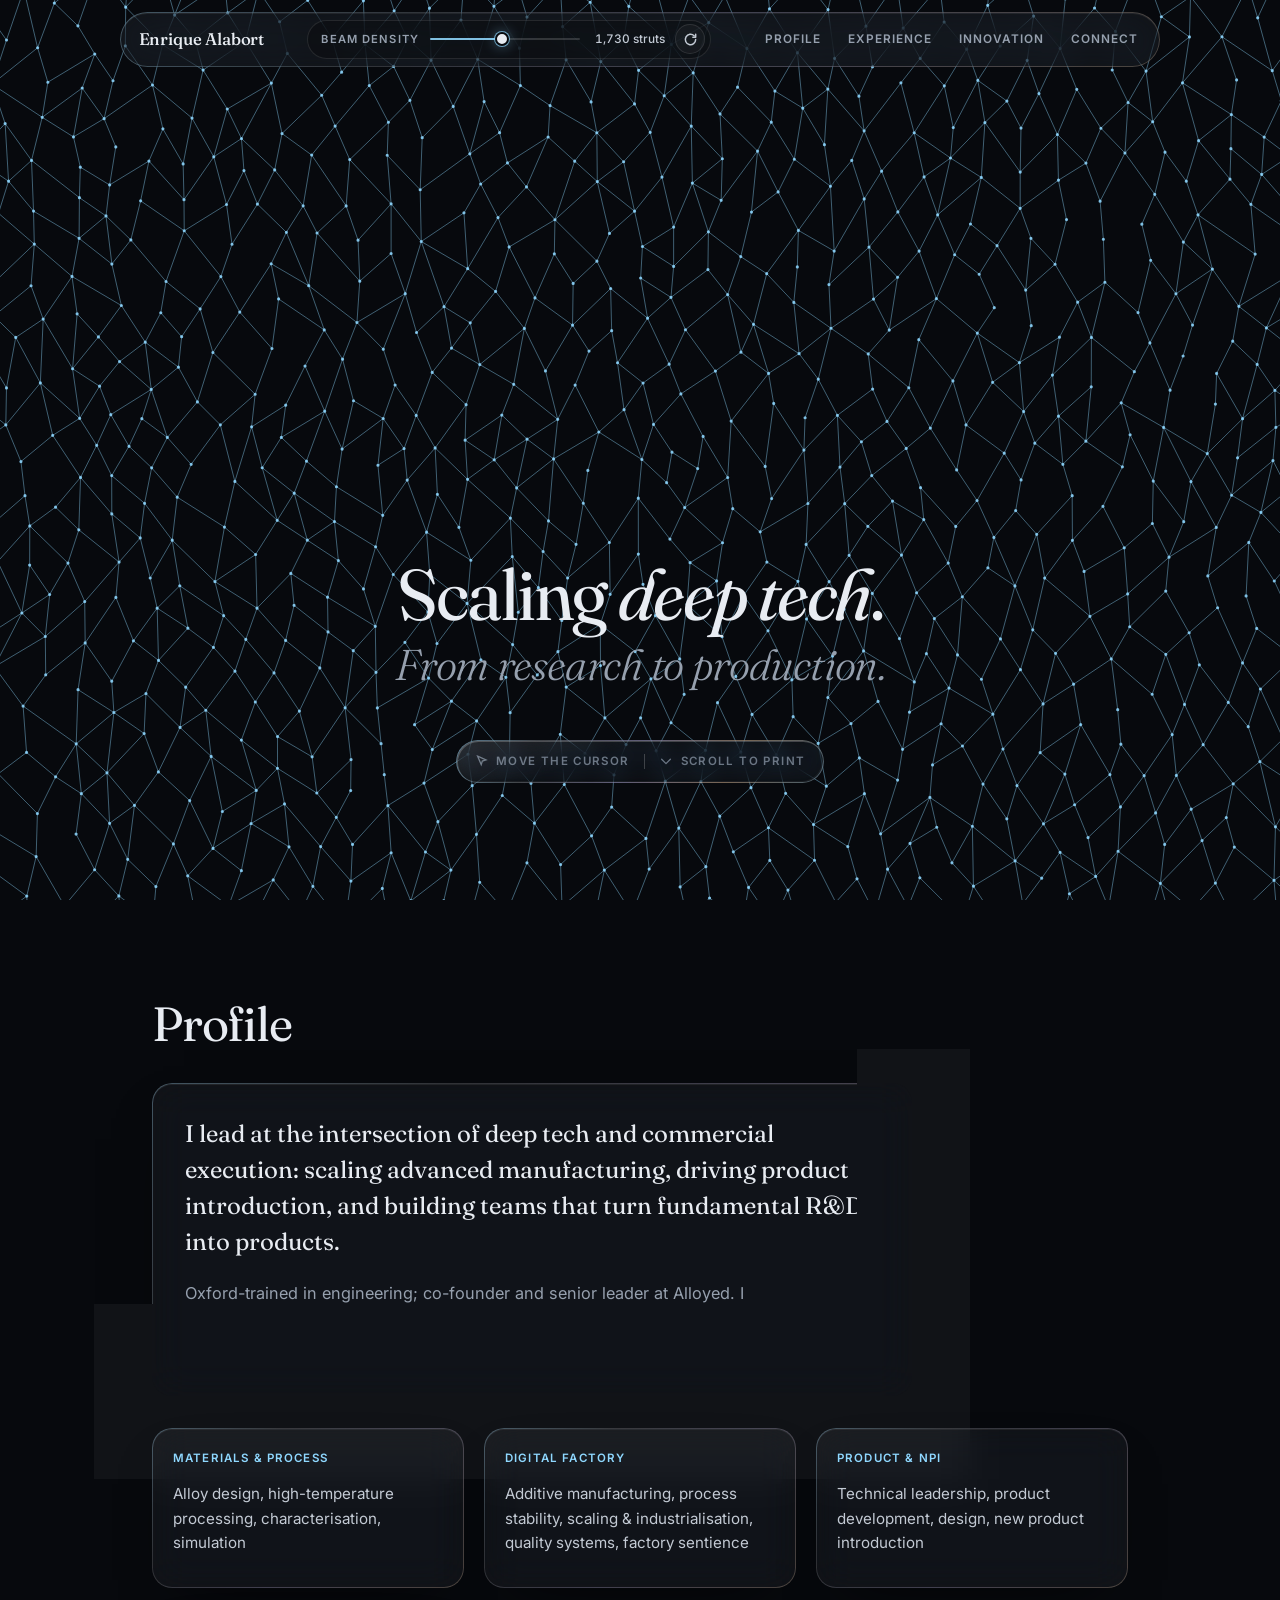
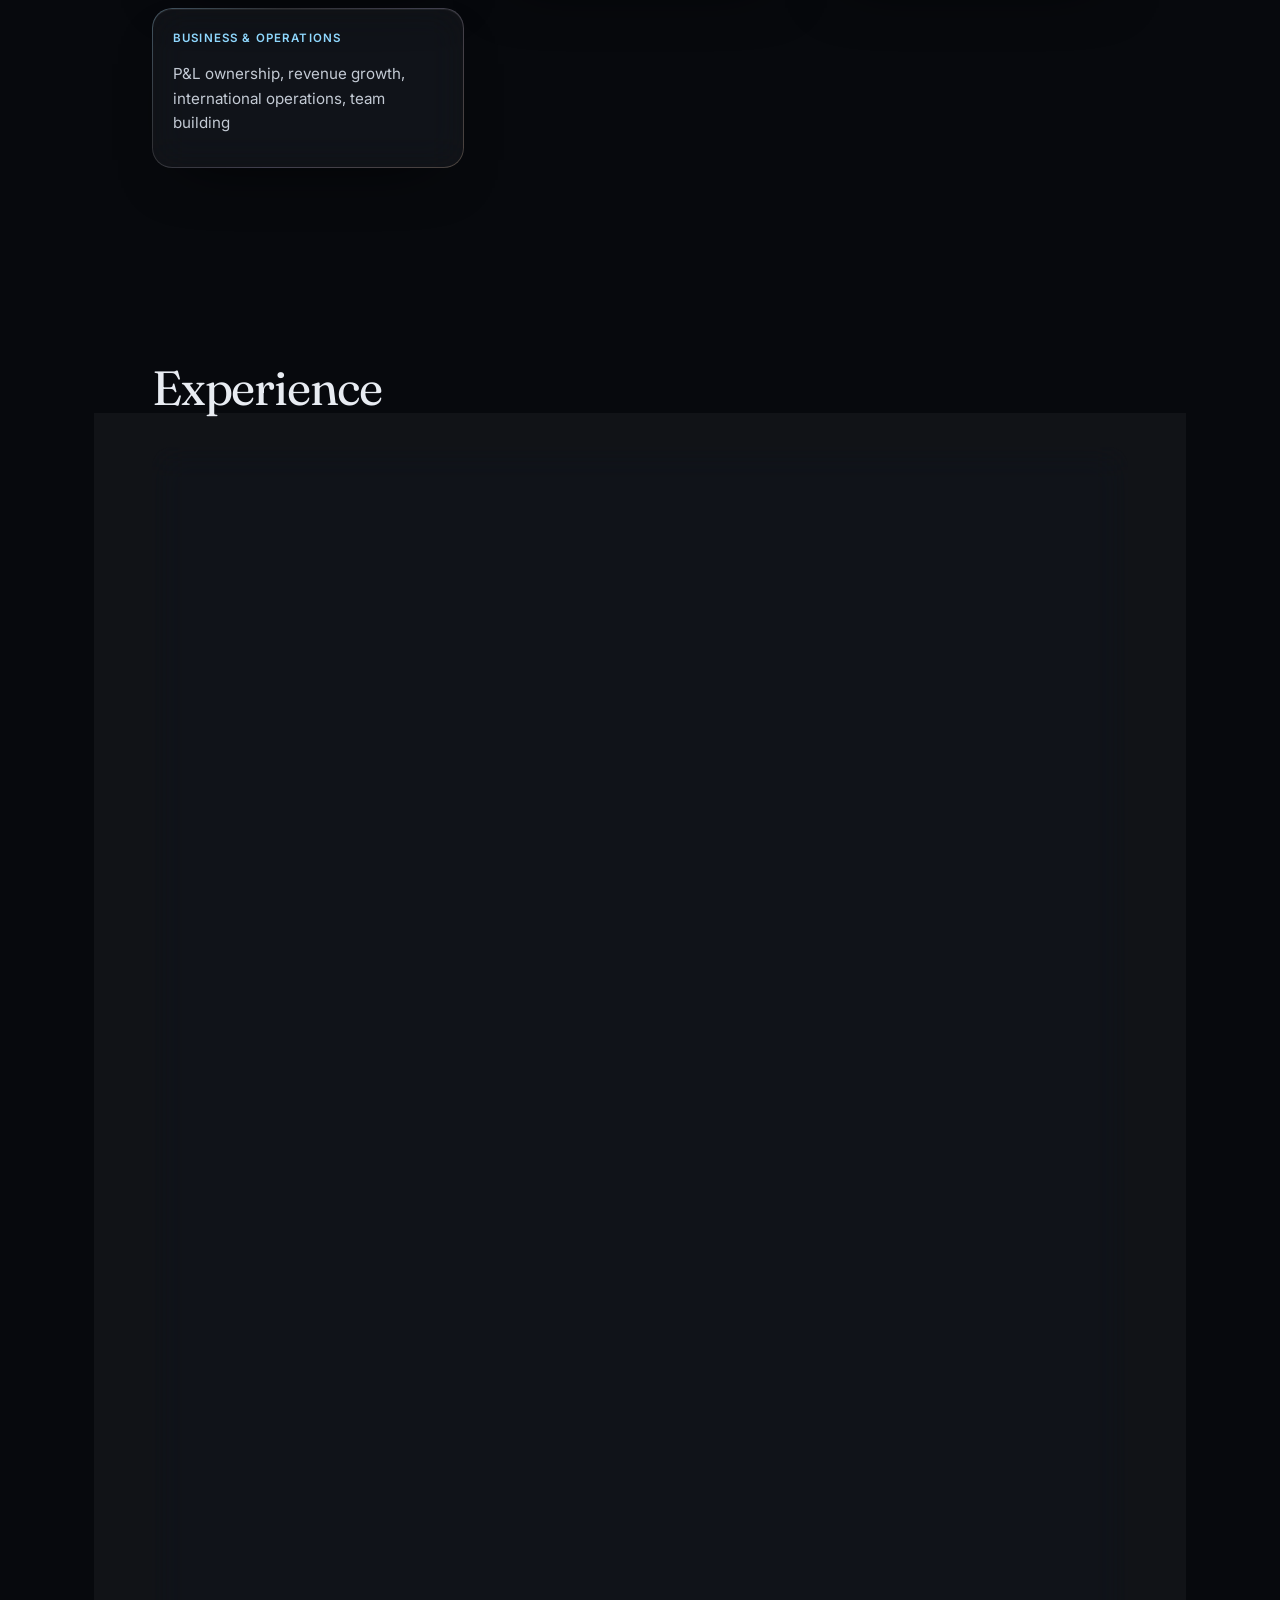
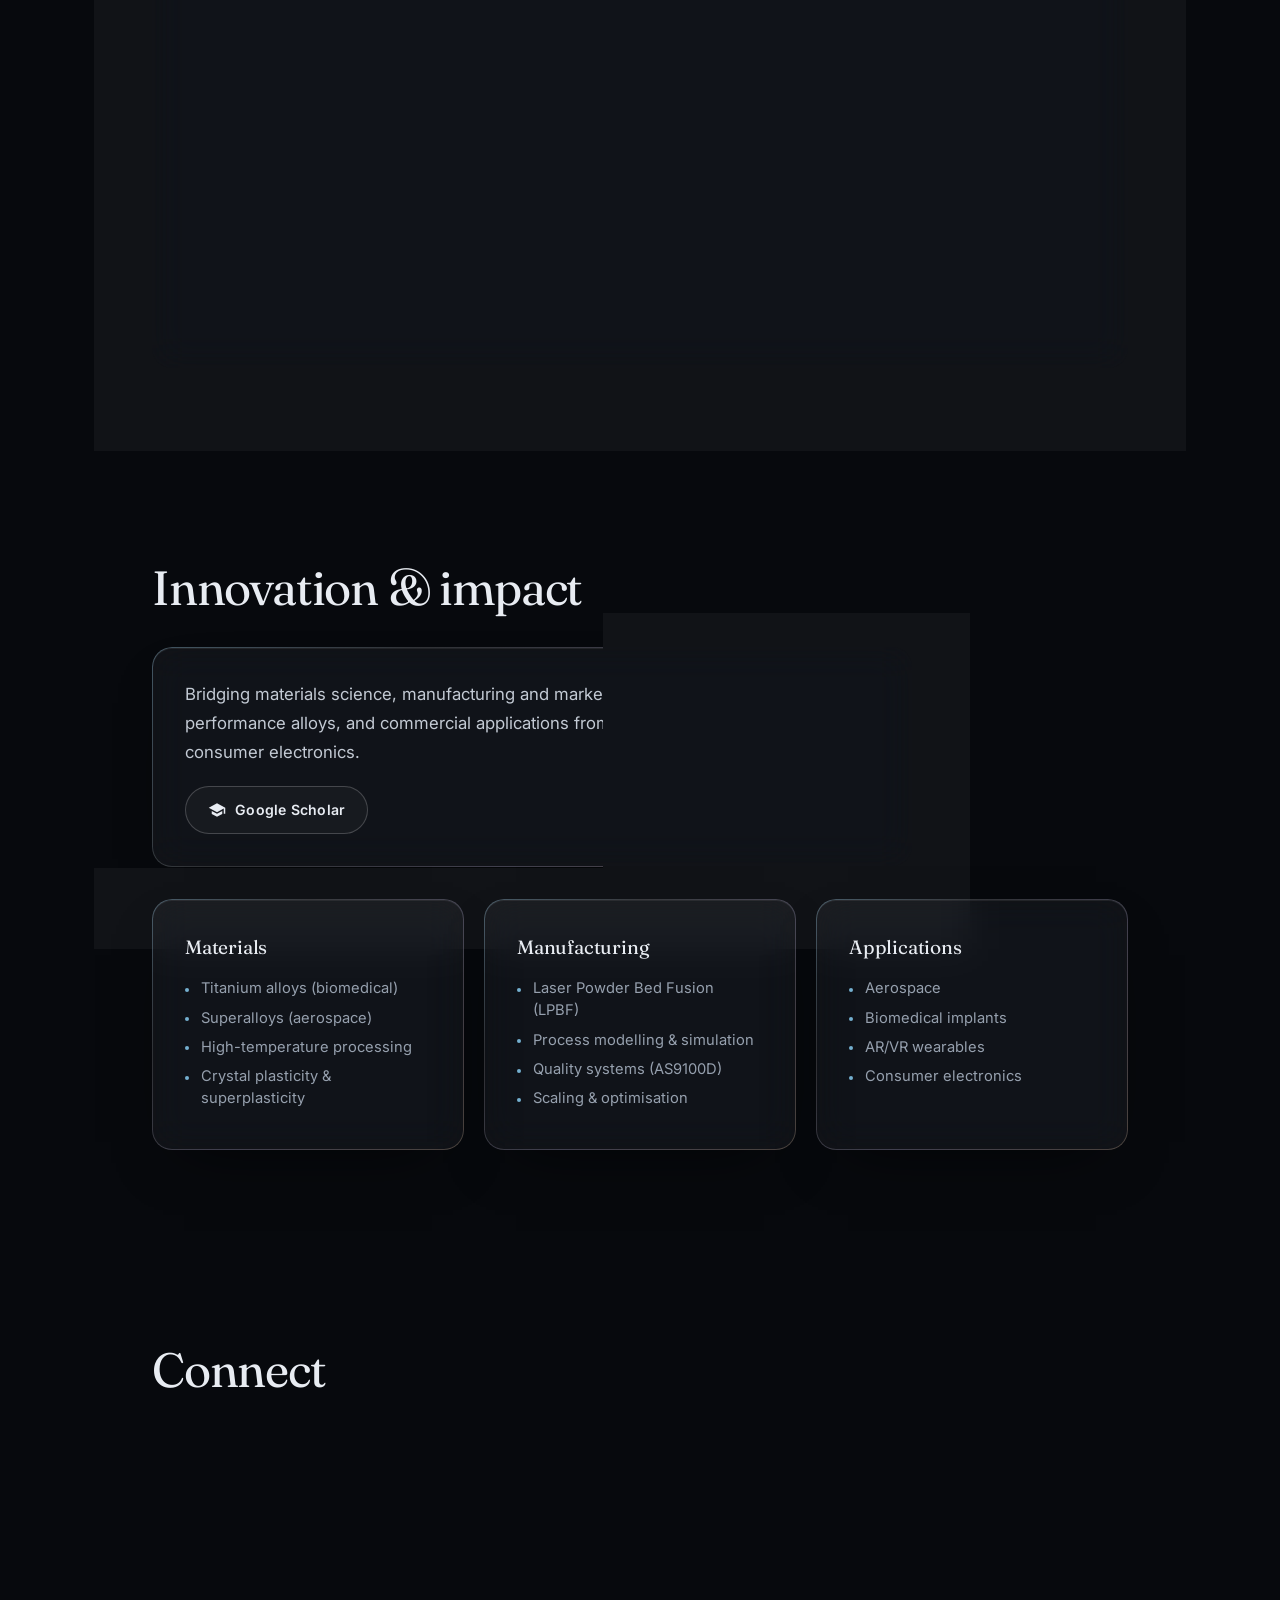
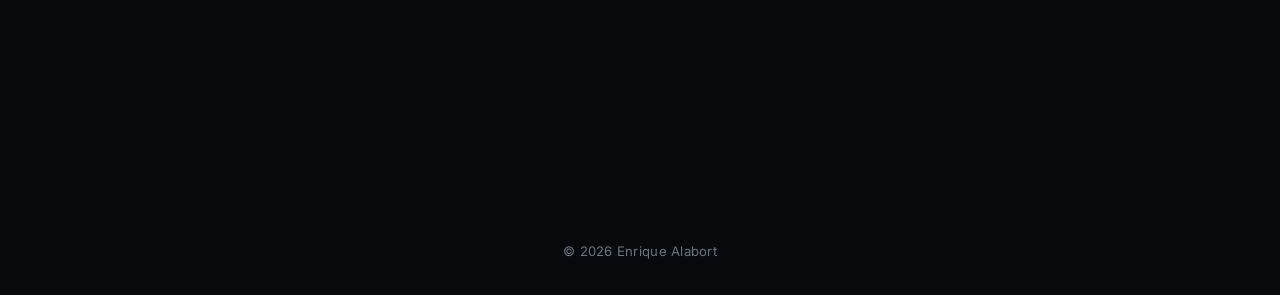
==== commit 47b97d21: "Dark redesign with an interactive strut lattice that prints into metal The lattice is the site's the" ====
--- a/index.html
+++ b/index.html
@@ -8,7 +8,8 @@
     <meta name="description" content="Executive leader in product development, advanced manufacturing & deep tech. Co-Founder at Alloyed. Value creation from R&D to scale.">
     <link rel="canonical" href="https://enriquealabort.uk/">
     <meta name="author" content="Enrique Alabort">
-    <meta name="theme-color" content="#ffffff">
+    <meta name="theme-color" content="#07090d">
+    <meta name="color-scheme" content="dark">
 
     <!-- Social sharing -->
     <meta property="og:type" content="profile">
@@ -31,8 +32,8 @@
 
     <link rel="preconnect" href="https://fonts.googleapis.com">
     <link rel="preconnect" href="https://fonts.gstatic.com" crossorigin>
-    <link href="https://fonts.googleapis.com/css2?family=Fraunces:ital,opsz,wght@0,9..144,300;0,9..144,400;0,9..144,500;1,9..144,300;1,9..144,400;1,9..144,500&family=Inter:wght@400;500;600;700&display=swap" rel="stylesheet">
-    <link rel="stylesheet" href="style.css">
+    <link href="https://fonts.googleapis.com/css2?family=Fraunces:ital,opsz,wght@0,9..144,300;0,9..144,400;0,9..144,500;1,9..144,300;1,9..144,400&family=Inter:wght@400;500;600&display=swap" rel="stylesheet">
+    <link rel="stylesheet" href="style.css?v=7">
 
     <script type="application/ld+json">
     {
@@ -63,10 +64,26 @@
 
     <a class="skip-link" href="#main">Skip to content</a>
 
-    <header class="site-nav" id="siteNav">
-        <div class="site-nav-inner">
-            <a href="#home" class="site-nav-name">Enrique Alabort</a>
-            <nav class="site-nav-links" aria-label="Sections">
+    <!-- The lattice lives on one fixed canvas behind everything, so the glass
+         cards can blur it and the print-front can sweep across the whole page. -->
+    <canvas id="lattice" class="lattice-canvas" aria-hidden="true"></canvas>
+
+    <header class="topbar" id="topbar">
+        <div class="topbar-inner glass">
+            <a href="#home" class="topbar-name">Enrique Alabort</a>
+
+            <div class="lattice-controls" id="latticeControls">
+                <label class="density" for="densitySlider">
+                    <span class="density-label">Beam density</span>
+                    <input type="range" id="densitySlider" min="0" max="100" value="48" step="1" aria-valuetext="Generating">
+                </label>
+                <output class="density-value" id="densityValue" for="densitySlider" aria-live="off">— struts</output>
+                <button type="button" class="regen-btn" id="regenBtn" aria-label="Generate a new lattice" title="New lattice">
+                    <svg viewBox="0 0 16 16" width="15" height="15" fill="none" stroke="currentColor" stroke-width="1.6" stroke-linecap="round" stroke-linejoin="round" aria-hidden="true"><path d="M13.5 8a5.5 5.5 0 1 1-1.6-3.9"/><path d="M13.5 2.5v3h-3"/></svg>
+                </button>
+            </div>
+
+            <nav class="topbar-links" aria-label="Sections">
                 <a href="#about">Profile</a>
                 <a href="#experience">Experience</a>
                 <a href="#research">Innovation</a>
@@ -77,43 +94,46 @@
 
     <main id="main">
 
-    <section id="home" class="hero">
-        <canvas id="heroCanvas" class="hero-canvas" aria-hidden="true"></canvas>
-        <div class="hero-container">
+    <section id="home" class="hero" aria-label="Interactive lattice">
+        <div class="hero-lockup">
             <h1 class="hero-statement">
                 <span class="statement-line"><span class="dynamic-word dynamic-word-1" data-words='["Scaling", "Building", "Leading", "Driving", "Transforming"]'>Scaling</span> <span class="dynamic-word dynamic-word-2" data-words='["deep tech", "manufacturing", "products", "innovation", "operations", "technologies"]'>deep tech</span>.</span>
                 <span class="statement-line statement-subtitle">From research to production.</span>
             </h1>
-            <button type="button" class="scroll-indicator" aria-label="Scroll to profile">
-                <span class="scroll-text">Explore</span>
-                <svg class="scroll-arrow" viewBox="0 0 16 16" width="16" height="16" fill="none" stroke="currentColor" stroke-width="1.75" stroke-linecap="round" stroke-linejoin="round" aria-hidden="true"><path d="M3 6l5 5 5-5"/></svg>
-            </button>
-        </div>
-    </section>
-
-    <section id="about" class="about" aria-labelledby="about-title">
+        </div>
+        <p class="hero-hint glass-lite" id="heroHint">
+            <span class="hint-item hint-cursor"><svg viewBox="0 0 16 16" width="14" height="14" fill="none" stroke="currentColor" stroke-width="1.5" stroke-linecap="round" aria-hidden="true"><path d="M3 2.5l9.5 4.2-4.1 1.3-1.3 4.1z"/></svg>Move the cursor</span>
+            <span class="hint-item hint-touch"><svg viewBox="0 0 16 16" width="14" height="14" fill="none" stroke="currentColor" stroke-width="1.5" stroke-linecap="round" stroke-linejoin="round" aria-hidden="true"><path d="M6 8.5V3.2a1.2 1.2 0 0 1 2.4 0V8l3.1.9a2 2 0 0 1 1.4 2l-.4 2.2A1.6 1.6 0 0 1 11 14.5H7.6a2 2 0 0 1-1.6-.8L3.6 10.5a1 1 0 0 1 1.5-1.3L6 10"/></svg>Drag to explore</span>
+            <span class="hint-sep" aria-hidden="true"></span>
+            <span class="hint-item"><svg class="hint-chevron" viewBox="0 0 16 16" width="14" height="14" fill="none" stroke="currentColor" stroke-width="1.5" stroke-linecap="round" stroke-linejoin="round" aria-hidden="true"><path d="M3 6l5 5 5-5"/></svg>Scroll to print</span>
+        </p>
+    </section>
+
+    <section id="about" class="section" aria-labelledby="about-title">
         <div class="container">
             <h2 class="section-title" id="about-title">Profile</h2>
-            <p class="about-lead">
-                I lead at the intersection of deep tech and commercial execution: scaling advanced manufacturing, driving product introduction, and building teams that turn fundamental R&D into products.
-            </p>
-            <p class="about-body">
-                Oxford-trained in engineering; co-founder and senior leader at Alloyed. I combine technical depth with operational and commercial leadership — from lab and pilot to mass production.
-            </p>
+            <div class="glass card lead-card">
+                <p class="about-lead">
+                    I lead at the intersection of deep tech and commercial execution: scaling advanced manufacturing, driving product introduction, and building teams that turn fundamental R&D into products.
+                </p>
+                <p class="about-body">
+                    Oxford-trained in engineering; co-founder and senior leader at Alloyed. I combine technical depth with operational and commercial leadership — from lab and pilot to mass production.
+                </p>
+            </div>
             <div class="expertise-areas">
-                <div class="expertise-item">
+                <div class="glass card expertise-item">
                     <span class="expertise-label">Materials &amp; process</span>
                     <p>Alloy design, high-temperature processing, characterisation, simulation</p>
                 </div>
-                <div class="expertise-item">
+                <div class="glass card expertise-item">
                     <span class="expertise-label">Digital factory</span>
                     <p>Additive manufacturing, process stability, scaling &amp; industrialisation, quality systems, factory sentience</p>
                 </div>
-                <div class="expertise-item">
+                <div class="glass card expertise-item">
                     <span class="expertise-label">Product &amp; NPI</span>
                     <p>Technical leadership, product development, design, new product introduction</p>
                 </div>
-                <div class="expertise-item">
+                <div class="glass card expertise-item">
                     <span class="expertise-label">Business &amp; operations</span>
                     <p>P&amp;L ownership, revenue growth, international operations, team building</p>
                 </div>
@@ -121,96 +141,104 @@
         </div>
     </section>
 
-    <section id="experience" class="experience" aria-labelledby="experience-title">
+    <section id="experience" class="section" aria-labelledby="experience-title">
         <div class="container">
             <h2 class="section-title" id="experience-title">Experience</h2>
-            <div class="timeline">
-                <article class="timeline-item current">
-                    <time class="timeline-date" datetime="2025-07">Jul 2025</time>
-                    <div class="timeline-marker"></div>
-                    <div class="timeline-content">
-                        <h3>Managing Director, Component Engineering</h3>
-                        <p class="timeline-company">Alloyed</p>
-                        <p>Leading component engineering and new product introduction; taking manufacturing technologies from proof-of-concept to mass-production.</p>
-                        <span class="achievement">Technology scaling</span>
-                    </div>
-                </article>
-
-                <article class="timeline-item">
-                    <time class="timeline-date" datetime="2023-05">May 2023</time>
-                    <div class="timeline-marker"></div>
-                    <div class="timeline-content">
-                        <h3>Managing Director, Electronics</h3>
-                        <p class="timeline-company">Alloyed</p>
-                        <p>Led electronics business unit (additive for consumer electronics). Core technologies for AR/VR wearables.</p>
-                        <span class="achievement">50%+ revenue growth · multi-million £ turnover</span>
-                    </div>
-                </article>
-
-                <article class="timeline-item">
-                    <time class="timeline-date" datetime="2022-01">Jan 2022</time>
-                    <div class="timeline-marker"></div>
-                    <div class="timeline-content">
-                        <h3>Head of Alloyed US and Japan</h3>
-                        <p class="timeline-company">Alloyed</p>
-                        <p>Built US manufacturing operation from zero: facility, hiring, AS9100D quality system.</p>
-                        <span class="achievement">Greenfield US operations</span>
-                    </div>
-                </article>
-
-                <article class="timeline-item">
-                    <time class="timeline-date" datetime="2017-10">Oct 2017</time>
-                    <div class="timeline-marker"></div>
-                    <div class="timeline-content">
-                        <h3>Senior Research Fellow</h3>
-                        <p class="timeline-company">University of Oxford</p>
-                        <p>Led high-value programmes with IHI for Oxford–IHI Centre for High-Temperature Materials.</p>
-                        <span class="achievement">Oxford–IHI Centre</span>
-                    </div>
-                </article>
-
-                <article class="timeline-item">
-                    <time class="timeline-date" datetime="2017-07">Jul 2017</time>
-                    <div class="timeline-marker"></div>
-                    <div class="timeline-content">
-                        <h3>Programme Director</h3>
-                        <p class="timeline-company">OxMet Technologies</p>
-                        <p>Founding team; led alloy and product design development for orthopaedic implants. Delivered technology base for biomedical implants business.</p>
-                        <span class="achievement">Founding team · biomedical</span>
-                    </div>
-                </article>
-
-                <article class="timeline-item">
-                    <time class="timeline-date" datetime="2015-10">Oct 2015</time>
-                    <div class="timeline-marker"></div>
-                    <div class="timeline-content">
-                        <h3>Postdoctoral Research Associate</h3>
-                        <p class="timeline-company">University of Oxford</p>
-                        <p>Finite element analysis and crystal plasticity modelling for extreme conditions.</p>
-                        <span class="achievement">Materials modelling</span>
-                    </div>
-                </article>
-
-                <article class="timeline-item">
-                    <time class="timeline-date" datetime="2011-10">Oct 2011</time>
-                    <div class="timeline-marker"></div>
-                    <div class="timeline-content">
-                        <h3>DPhil in Engineering Science</h3>
-                        <p class="timeline-company">University of Oxford</p>
-                        <p>Process modelling, manufacturing simulation, and high-temperature processing.</p>
-                        <span class="achievement">Rolls-Royce sponsored</span>
-                    </div>
-                </article>
-            </div>
-        </div>
-    </section>
-
-    <section id="research" class="research" aria-labelledby="research-title">
+            <div class="glass card timeline-card">
+                <div class="timeline">
+                    <article class="timeline-item current">
+                        <time class="timeline-date" datetime="2025-07">Jul 2025</time>
+                        <div class="timeline-marker"></div>
+                        <div class="timeline-content">
+                            <h3>Managing Director, Component Engineering</h3>
+                            <p class="timeline-company">Alloyed</p>
+                            <p>Leading component engineering and new product introduction; taking manufacturing technologies from proof-of-concept to mass-production.</p>
+                            <span class="achievement">Technology scaling</span>
+                        </div>
+                    </article>
+
+                    <article class="timeline-item">
+                        <time class="timeline-date" datetime="2023-05">May 2023</time>
+                        <div class="timeline-marker"></div>
+                        <div class="timeline-content">
+                            <h3>Managing Director, Electronics</h3>
+                            <p class="timeline-company">Alloyed</p>
+                            <p>Led electronics business unit (additive for consumer electronics). Core technologies for AR/VR wearables.</p>
+                            <span class="achievement">50%+ revenue growth · multi-million £ turnover</span>
+                        </div>
+                    </article>
+
+                    <article class="timeline-item">
+                        <time class="timeline-date" datetime="2022-01">Jan 2022</time>
+                        <div class="timeline-marker"></div>
+                        <div class="timeline-content">
+                            <h3>Head of Alloyed US and Japan</h3>
+                            <p class="timeline-company">Alloyed</p>
+                            <p>Built US manufacturing operation from zero: facility, hiring, AS9100D quality system.</p>
+                            <span class="achievement">Greenfield US operations</span>
+                        </div>
+                    </article>
+
+                    <article class="timeline-item">
+                        <time class="timeline-date" datetime="2017-10">Oct 2017</time>
+                        <div class="timeline-marker"></div>
+                        <div class="timeline-content">
+                            <h3>Senior Research Fellow</h3>
+                            <p class="timeline-company">University of Oxford</p>
+                            <p>Led high-value programmes with IHI for Oxford–IHI Centre for High-Temperature Materials.</p>
+                            <span class="achievement">Oxford–IHI Centre</span>
+                        </div>
+                    </article>
+
+                    <article class="timeline-item">
+                        <time class="timeline-date" datetime="2017-07">Jul 2017</time>
+                        <div class="timeline-marker"></div>
+                        <div class="timeline-content">
+                            <h3>Programme Director</h3>
+                            <p class="timeline-company">OxMet Technologies</p>
+                            <p>Founding team; led alloy and product design development for orthopaedic implants. Delivered technology base for biomedical implants business.</p>
+                            <span class="achievement">Founding team · biomedical</span>
+                        </div>
+                    </article>
+
+                    <article class="timeline-item">
+                        <time class="timeline-date" datetime="2015-10">Oct 2015</time>
+                        <div class="timeline-marker"></div>
+                        <div class="timeline-content">
+                            <h3>Postdoctoral Research Associate</h3>
+                            <p class="timeline-company">University of Oxford</p>
+                            <p>Finite element analysis and crystal plasticity modelling for extreme conditions.</p>
+                            <span class="achievement">Materials modelling</span>
+                        </div>
+                    </article>
+
+                    <article class="timeline-item">
+                        <time class="timeline-date" datetime="2011-10">Oct 2011</time>
+                        <div class="timeline-marker"></div>
+                        <div class="timeline-content">
+                            <h3>DPhil in Engineering Science</h3>
+                            <p class="timeline-company">University of Oxford</p>
+                            <p>Process modelling, manufacturing simulation, and high-temperature processing.</p>
+                            <span class="achievement">Rolls-Royce sponsored</span>
+                        </div>
+                    </article>
+                </div>
+            </div>
+        </div>
+    </section>
+
+    <section id="research" class="section" aria-labelledby="research-title">
         <div class="container">
             <h2 class="section-title" id="research-title">Innovation &amp; impact</h2>
-            <p class="research-intro">Bridging materials science, manufacturing and markets: additive manufacturing, high-performance alloys, and commercial applications from aerospace to biomedical and consumer electronics.</p>
+            <div class="glass card intro-card">
+                <p class="research-intro">Bridging materials science, manufacturing and markets: additive manufacturing, high-performance alloys, and commercial applications from aerospace to biomedical and consumer electronics.</p>
+                <a href="https://scholar.google.co.uk/citations?user=bzOAaRsAAAAJ&amp;hl=en" target="_blank" rel="noopener noreferrer" class="btn btn-outline">
+                    <svg viewBox="0 0 24 24" width="18" height="18" fill="currentColor" aria-hidden="true"><path d="M12 3L1 9l11 6 9-4.91V17h2V9L12 3z"/><path d="M5 13.18v4L12 21l7-3.82v-4L12 17l-7-3.82z"/></svg>
+                    Google Scholar
+                </a>
+            </div>
             <div class="research-areas">
-                <div class="research-area">
+                <div class="glass card research-area">
                     <h3>Materials</h3>
                     <ul>
                         <li>Titanium alloys (biomedical)</li>
@@ -219,7 +247,7 @@
                         <li>Crystal plasticity &amp; superplasticity</li>
                     </ul>
                 </div>
-                <div class="research-area">
+                <div class="glass card research-area">
                     <h3>Manufacturing</h3>
                     <ul>
                         <li>Laser Powder Bed Fusion (LPBF)</li>
@@ -228,7 +256,7 @@
                         <li>Scaling &amp; optimisation</li>
                     </ul>
                 </div>
-                <div class="research-area">
+                <div class="glass card research-area">
                     <h3>Applications</h3>
                     <ul>
                         <li>Aerospace</li>
@@ -238,19 +266,13 @@
                     </ul>
                 </div>
             </div>
-            <div class="research-cta">
-                <a href="https://scholar.google.co.uk/citations?user=bzOAaRsAAAAJ&amp;hl=en" target="_blank" rel="noopener noreferrer" class="btn btn-outline">
-                    <svg viewBox="0 0 24 24" width="18" height="18" fill="currentColor" aria-hidden="true"><path d="M12 3L1 9l11 6 9-4.91V17h2V9L12 3z"/><path d="M5 13.18v4L12 21l7-3.82v-4L12 17l-7-3.82z"/></svg>
-                    Google Scholar
-                </a>
-            </div>
-        </div>
-    </section>
-
-    <section id="contact" class="contact" aria-labelledby="contact-title">
+        </div>
+    </section>
+
+    <section id="contact" class="section" aria-labelledby="contact-title">
         <div class="container">
             <h2 class="section-title" id="contact-title">Connect</h2>
-            <div class="contact-card">
+            <div class="glass card contact-card">
                 <p class="contact-text">Interested in discussing partnerships, deep-tech ventures, or industry challenges in advanced manufacturing.</p>
                 <a href="https://www.linkedin.com/in/ealabort" target="_blank" rel="noopener noreferrer" class="linkedin-btn">
                     <svg viewBox="0 0 24 24" width="20" height="20" fill="currentColor" aria-hidden="true"><path d="M20.45 20.45h-3.56v-5.57c0-1.33-.02-3.04-1.85-3.04-1.85 0-2.14 1.45-2.14 2.94v5.67H9.35V9h3.41v1.56h.05c.48-.9 1.63-1.85 3.36-1.85 3.6 0 4.27 2.37 4.27 5.45v6.29zM5.34 7.43a2.06 2.06 0 1 1 0-4.13 2.06 2.06 0 0 1 0 4.13zM7.12 20.45H3.55V9h3.57v11.45zM22.22 0H1.77C.79 0 0 .77 0 1.72v20.56C0 23.23.79 24 1.77 24h20.45c.98 0 1.78-.77 1.78-1.72V1.72C24 .77 23.2 0 22.22 0z"/></svg>
@@ -268,6 +290,6 @@
         </div>
     </footer>
 
-    <script src="script.js"></script>
+    <script src="script.js?v=9"></script>
 </body>
 </html>
--- a/style.css
+++ b/style.css
@@ -1,35 +1,42 @@
-/* ===== Variables ===== */
+/* ===== Tokens =====
+   The site commits to one dark world; every colour is painted explicitly. */
 :root {
-    --color-bg: #ffffff;
-    --color-surface: #fafafa;
-    --color-surface-alt: #f5f5f5;
-    --color-text: #000000;
-    --color-text-medium: #333333;
-    --color-text-muted: #666666;
-    --color-text-soft: #6e6e6e;
-    --color-border: #e0e0e0;
-    
+    color-scheme: dark;
+
+    --color-bg: #07090d;
+    --color-bg-2: #0b0f15;
+    --color-text: #e8ecf2;
+    --color-text-medium: #c3cad4;
+    --color-text-muted: #96a0ae;
+    --color-text-soft: #6b7684;
+
+    --line: rgba(255, 255, 255, 0.10);
+    --line-strong: rgba(255, 255, 255, 0.20);
+    --glass: rgba(255, 255, 255, 0.045);
+    --glass-hover: rgba(255, 255, 255, 0.07);
+
+    --accent: #8fd8ff;          /* lattice wire */
+    --accent-rgb: 143, 216, 255;
+    --heat: #ffc48a;            /* print front */
+
     --font-serif: 'Fraunces', 'Iowan Old Style', 'Palatino Linotype', 'URW Palladio L', serif;
     --font-sans: 'Inter', -apple-system, BlinkMacSystemFont, 'Segoe UI', sans-serif;
-    
-    --container: min(1000px, 90vw);
-    --container-narrow: min(720px, 88vw);
-    
+
+    --container: min(1040px, 92vw);
+
     --space-2xs: 0.25rem;
     --space-xs: 0.5rem;
     --space-sm: 0.875rem;
     --space-md: 1.25rem;
     --space-lg: 2rem;
     --space-xl: 3.5rem;
-    --space-2xl: 5rem;
-    
-    --radius-sm: 3px;
-    --radius-md: 6px;
-    --radius-lg: 12px;
-    
-    --shadow-sm: 0 1px 3px rgba(0, 0, 0, 0.04);
-    --shadow-md: 0 4px 16px rgba(0, 0, 0, 0.06);
-    --shadow-lg: 0 12px 40px rgba(0, 0, 0, 0.08);
+    --space-2xl: 6rem;
+
+    --radius-sm: 6px;
+    --radius: 20px;
+    --radius-pill: 999px;
+
+    --topbar-h: 3.4rem;
 }
 
 /* ===== Reset ===== */
@@ -42,7 +49,7 @@
 html {
     scroll-behavior: smooth;
     font-size: 16px;
-    scroll-padding-top: 5rem;
+    scroll-padding-top: calc(var(--topbar-h) + 1.5rem);
 }
 
 body {
@@ -50,9 +57,33 @@
     font-size: 1rem;
     line-height: 1.65;
     color: var(--color-text);
-    background: var(--color-bg);
+    background:
+        radial-gradient(900px 520px at 78% -8%, rgba(var(--accent-rgb), 0.07), transparent 65%),
+        radial-gradient(700px 480px at 12% 108%, rgba(255, 196, 138, 0.045), transparent 60%),
+        var(--color-bg);
     -webkit-font-smoothing: antialiased;
     -moz-osx-font-smoothing: grayscale;
+    overflow-x: hidden;
+}
+
+::selection {
+    background: rgba(var(--accent-rgb), 0.35);
+    color: #fff;
+}
+
+/* ===== Lattice canvas ===== */
+.lattice-canvas {
+    position: fixed;
+    inset: 0;
+    width: 100%;
+    height: 100%;
+    z-index: 0;
+    display: block;
+}
+
+main, .footer {
+    position: relative;
+    z-index: 1;
 }
 
 /* ===== Utilities ===== */
@@ -62,714 +93,94 @@
     padding: 0 var(--space-lg);
 }
 
-.container-narrow {
-    max-width: var(--container-narrow);
-    margin: 0 auto;
-    padding: 0 var(--space-lg);
-}
-
-/* ===== Hero ===== */
-.hero {
-    min-height: 100vh;
-    display: flex;
-    align-items: center;
-    justify-content: center;
-    padding: var(--space-2xl) var(--space-lg);
-    background: var(--color-bg);
+/* ===== Glass ===== */
+.glass {
     position: relative;
-    overflow: hidden;
-}
-
-.hero-canvas {
-    position: absolute;
-    top: 0;
-    left: 0;
-    width: 100%;
-    height: 100%;
-    z-index: 0;
-}
-
-.hero-container {
-    width: 100%;
-    max-width: 1100px;
-    margin: 0 auto;
-    text-align: center;
-    position: relative;
-    z-index: 1;
-}
-
-.hero-statement {
-    font-family: var(--font-serif);
-    font-size: clamp(2.5rem, 7vw, 5.5rem);
-    font-weight: 500;
-    line-height: 1.15;
-    color: var(--color-text);
-    letter-spacing: -0.03em;
-    margin-bottom: var(--space-xl);
-    display: flex;
-    flex-direction: column;
-    gap: 0.2em;
-}
-
-.statement-line {
-    display: block;
-    opacity: 0;
-    transform: translateY(30px);
-    animation: fadeInUp 1s ease forwards;
-}
-
-.statement-line:nth-child(1) {
-    animation-delay: 0.3s;
-}
-
-.statement-line:nth-child(2) {
-    animation-delay: 0.6s;
-}
-
-.statement-subtitle {
-    font-weight: 300;
-    font-size: clamp(1.8rem, 5vw, 3.8rem);
-    color: var(--color-text-muted);
-    font-style: italic;
-}
-
-.dynamic-word {
-    display: inline-block;
-    position: relative;
-    transition: opacity 0.4s ease, transform 0.4s ease;
-}
-
-.dynamic-word-2 {
-    font-style: italic;
-}
-
-@keyframes fadeInUp {
-    to {
-        opacity: 1;
-        transform: translateY(0);
-    }
-}
-
-.scroll-indicator {
-    background: none;
-    border: 0;
-    padding: 0;
-    font-family: inherit;
-    width: 100%;
-    display: flex;
-    flex-direction: column;
-    align-items: center;
-    gap: var(--space-xs);
-    cursor: pointer;
-    color: var(--color-text-muted);
-    transition: color 0.3s ease, transform 0.3s ease;
-    margin-top: var(--space-2xl);
-    opacity: 0;
-    animation: fadeIn 1s ease forwards 1.2s;
-}
-
-@keyframes fadeIn {
-    to { opacity: 1; }
-}
-
-.scroll-indicator:hover {
-    color: var(--color-text);
-    transform: translateY(3px);
-}
-
-.scroll-text {
-    font-size: 0.7rem;
-    font-weight: 600;
-    letter-spacing: 0.15em;
-    text-transform: uppercase;
-}
-
-.scroll-arrow {
-    font-size: 1rem;
-    animation: float 2.5s ease-in-out infinite;
-}
-
-@keyframes float {
-    0%, 100% { transform: translateY(0); }
-    50% { transform: translateY(6px); }
-}
-
-/* ===== Sections ===== */
-section:not(.hero) {
-    padding: var(--space-2xl) 0;
-}
-
-.section-title {
-    font-family: var(--font-serif);
-    font-size: clamp(2rem, 5vw, 3rem);
-    font-weight: 500;
-    color: var(--color-text);
-    margin-bottom: var(--space-xl);
-    letter-spacing: -0.025em;
-    line-height: 1.15;
-}
-
-/* ===== About ===== */
-.about {
-    background: var(--color-surface);
-    border-top: 1px solid var(--color-border);
-}
-
-.about-lead {
-    font-family: var(--font-serif);
-    font-size: clamp(1.2rem, 2.5vw, 1.5rem);
-    font-weight: 400;
-    line-height: 1.55;
-    color: var(--color-text-medium);
-    max-width: 680px;
-    margin-bottom: var(--space-lg);
-}
-
-.about-body {
-    font-size: 1.05rem;
-    color: var(--color-text-muted);
-    max-width: 680px;
-    margin-bottom: var(--space-xl);
-    line-height: 1.7;
-}
-
-.expertise-areas {
-    display: grid;
-    grid-template-columns: repeat(auto-fit, minmax(240px, 1fr));
-    gap: var(--space-lg);
-    max-width: 880px;
-}
-
-.expertise-item {
-    padding: var(--space-lg) var(--space-md);
-    background: var(--color-bg);
-    border: 2px solid var(--color-text);
-    transition: transform 0.3s ease, box-shadow 0.3s ease;
-}
-
-.expertise-item:hover {
-    transform: translateY(-2px);
-    box-shadow: 8px 8px 0 var(--color-text);
-}
-
-.expertise-label {
-    display: block;
-    font-size: 0.75rem;
-    font-weight: 700;
-    color: var(--color-text);
-    letter-spacing: 0.08em;
-    text-transform: uppercase;
-    margin-bottom: var(--space-sm);
-}
-
-.expertise-item p {
-    font-size: 0.95rem;
-    color: var(--color-text-muted);
-    line-height: 1.6;
-}
-
-/* ===== Experience ===== */
-.experience {
-    background: var(--color-bg);
-}
-
-.timeline {
-    max-width: 840px;
-    position: relative;
-    padding-top: var(--space-lg);
-    padding-left: 180px;
-}
-
-.timeline::before {
+    background: var(--glass);
+    border: 1px solid var(--line);
+    border-radius: var(--radius);
+    -webkit-backdrop-filter: blur(18px) saturate(150%);
+    backdrop-filter: blur(18px) saturate(150%);
+    box-shadow:
+        inset 0 1px 0 rgba(255, 255, 255, 0.07),
+        0 24px 60px -32px rgba(0, 0, 0, 0.8);
+}
+
+/* A faint spectral rim: the one place the "diffraction" cue is spent. */
+.glass::before {
     content: '';
     position: absolute;
-    left: 180px;
-    top: 0;
-    bottom: 0;
-    width: 3px;
-    background: linear-gradient(180deg, 
-        var(--color-text) 0%, 
-        var(--color-text) 50%, 
-        var(--color-text-soft) 100%);
-}
-
-.timeline-item {
-    position: relative;
-    padding-left: 60px;
-    margin-bottom: var(--space-2xl);
+    inset: -1px;
+    border-radius: inherit;
+    padding: 1px;
+    background: linear-gradient(135deg,
+        rgba(var(--accent-rgb), 0.45) 0%,
+        rgba(255, 255, 255, 0.06) 28%,
+        rgba(196, 181, 253, 0.28) 58%,
+        rgba(255, 196, 138, 0.28) 100%);
+    -webkit-mask: linear-gradient(#000 0 0) content-box, linear-gradient(#000 0 0);
+    -webkit-mask-composite: xor;
+    mask: linear-gradient(#000 0 0) content-box, linear-gradient(#000 0 0);
+    mask-composite: exclude;
+    pointer-events: none;
+    opacity: 0.55;
+    transition: opacity 0.4s ease;
+}
+
+/* Lighter "liquid glass" for text that sits directly on the lattice: less
+   frost, a refracted top-left edge, and a stronger spectral rim. */
+.glass-lite {
+    background: rgba(255, 255, 255, 0.035);
+    border: 1px solid rgba(255, 255, 255, 0.14);
+    -webkit-backdrop-filter: blur(10px) saturate(170%) brightness(1.06);
+    backdrop-filter: blur(10px) saturate(170%) brightness(1.06);
+    box-shadow:
+        inset 1px 1px 0 rgba(255, 255, 255, 0.22),
+        inset -1px -1px 0 rgba(255, 255, 255, 0.05),
+        inset 0 -10px 24px -18px rgba(0, 0, 0, 0.6),
+        0 18px 40px -28px rgba(0, 0, 0, 0.8);
+}
+
+.glass-lite::before {
+    content: '';
+    position: absolute;
+    inset: -1px;
+    border-radius: inherit;
+    padding: 1px;
+    background: linear-gradient(120deg,
+        rgba(var(--accent-rgb), 0.55) 0%,
+        rgba(255, 255, 255, 0.10) 22%,
+        rgba(196, 181, 253, 0.40) 48%,
+        rgba(255, 196, 138, 0.42) 74%,
+        rgba(var(--accent-rgb), 0.30) 100%);
+    -webkit-mask: linear-gradient(#000 0 0) content-box, linear-gradient(#000 0 0);
+    -webkit-mask-composite: xor;
+    mask: linear-gradient(#000 0 0) content-box, linear-gradient(#000 0 0);
+    mask-composite: exclude;
+    pointer-events: none;
+    opacity: 0.8;
+}
+
+.glass-lite::after {
+    content: '';
+    position: absolute;
+    inset: 0;
+    border-radius: inherit;
+    background: linear-gradient(160deg, rgba(255, 255, 255, 0.10), rgba(255, 255, 255, 0) 38%);
+    pointer-events: none;
+}
+
+.card {
+    padding: var(--space-lg);
+    transition: background-color 0.35s ease, transform 0.35s ease, border-color 0.35s ease;
+}
+
+.card:hover {
+    background: var(--glass-hover);
+}
+
+.card:hover::before {
     opacity: 1;
-}
-
-.timeline-date {
-    position: absolute;
-    left: -180px;
-    top: 0.15em;
-    font-family: var(--font-sans);
-    font-size: 1.1rem;
-    font-weight: 700;
-    color: var(--color-text-muted);
-    letter-spacing: -0.01em;
-    text-align: right;
-    width: 140px;
-    padding-right: var(--space-md);
-    line-height: 1.3;
-    opacity: 0;
-    transform: translateX(-15px);
-    transition: opacity 0.6s ease, transform 0.6s ease;
-}
-
-.timeline-item.in-view .timeline-date {
-    opacity: 1;
-    transform: translateX(0);
-}
-
-.timeline-marker {
-    position: absolute;
-    left: -10px;
-    top: 0.4em;
-    width: 20px;
-    height: 20px;
-    background: var(--color-bg);
-    border: 4px solid var(--color-text);
-    border-radius: 50%;
-    z-index: 2;
-    box-shadow: 0 0 0 4px var(--color-bg);
-    transition: transform 0.3s ease, box-shadow 0.3s ease;
-}
-
-.timeline-item:hover .timeline-marker {
-    transform: scale(1.2);
-}
-
-.timeline-item.current .timeline-marker {
-    background: var(--color-text);
-    border-color: var(--color-text);
-    box-shadow: 0 0 0 4px var(--color-bg), 0 0 0 8px var(--color-text);
-    animation: pulse 2s ease-in-out infinite;
-}
-
-@keyframes pulse {
-    0%, 100% {
-        box-shadow: 0 0 0 4px var(--color-bg), 0 0 0 8px var(--color-text);
-    }
-    50% {
-        box-shadow: 0 0 0 4px var(--color-bg), 0 0 0 12px rgba(0, 0, 0, 0.3);
-    }
-}
-
-.timeline-content h3 {
-    font-family: var(--font-serif);
-    font-size: 1.5rem;
-    font-weight: 500;
-    color: var(--color-text);
-    margin-bottom: var(--space-2xs);
-    letter-spacing: -0.02em;
-    line-height: 1.3;
-}
-
-.timeline-company {
-    font-size: 1rem;
-    font-weight: 500;
-    color: var(--color-text-medium);
-    margin-bottom: var(--space-sm);
-}
-
-.timeline-content p:not(.timeline-company) {
-    font-size: 0.95rem;
-    color: var(--color-text-muted);
-    line-height: 1.65;
-    margin-bottom: var(--space-sm);
-}
-
-.achievement {
-    display: inline-block;
-    font-size: 0.75rem;
-    font-weight: 600;
-    color: var(--color-text);
-    background: transparent;
-    padding: 0.3rem 0.75rem;
-    border-radius: 999px;
-    letter-spacing: 0.03em;
-    border: 1.5px solid var(--color-text);
-}
-
-/* ===== Research / Innovation ===== */
-.research {
-    background: var(--color-surface);
-    border-top: 1px solid var(--color-border);
-}
-
-.research-intro {
-    font-size: 1.05rem;
-    color: var(--color-text-muted);
-    max-width: 680px;
-    margin-bottom: var(--space-xl);
-    line-height: 1.7;
-}
-
-.research-areas {
-    display: grid;
-    grid-template-columns: repeat(auto-fit, minmax(220px, 1fr));
-    gap: var(--space-lg);
-    margin-bottom: var(--space-xl);
-    max-width: 880px;
-}
-
-.research-area {
-    padding: var(--space-lg);
-    background: var(--color-bg);
-    border: 1px solid var(--color-border);
-    border-radius: var(--radius-md);
-    transition: border-color 0.3s ease, box-shadow 0.3s ease;
-}
-
-.research-area:hover {
-    border-color: var(--color-text);
-    box-shadow: var(--shadow-md);
-}
-
-.research-area h3 {
-    font-family: var(--font-serif);
-    font-size: 1.15rem;
-    font-weight: 500;
-    color: var(--color-text);
-    margin-bottom: var(--space-md);
-    letter-spacing: -0.01em;
-}
-
-.research-area ul {
-    list-style: none;
-}
-
-.research-area li {
-    font-size: 0.9rem;
-    color: var(--color-text-muted);
-    padding-left: 1.1rem;
-    margin-bottom: 0.5rem;
-    position: relative;
-    line-height: 1.5;
-}
-
-.research-area li::before {
-    content: '·';
-    position: absolute;
-    left: 0.3rem;
-    color: var(--color-text);
-    font-weight: 700;
-    font-size: 1.2rem;
-}
-
-.research-cta {
-    text-align: left;
-}
-
-/* ===== Buttons ===== */
-.btn {
-    display: inline-flex;
-    align-items: center;
-    gap: 0.6rem;
-    padding: 0.75rem 1.5rem;
-    font-family: var(--font-sans);
-    font-size: 0.9rem;
-    font-weight: 600;
-    text-decoration: none;
-    border-radius: var(--radius-sm);
-    transition: background-color 0.3s ease, color 0.3s ease, border-color 0.3s ease, transform 0.3s ease;
-    cursor: pointer;
-    letter-spacing: 0.015em;
-}
-
-.btn-outline {
-    border: 1.5px solid var(--color-text);
-    color: var(--color-text);
-    background: var(--color-bg);
-}
-
-.btn-outline:hover {
-    background: var(--color-text);
-    color: var(--color-bg);
-    transform: translateY(-2px);
-}
-
-/* ===== Contact ===== */
-.contact {
-    background: var(--color-bg);
-    border-top: 1px solid var(--color-border);
-}
-
-.contact-card {
-    max-width: 560px;
-    padding: var(--space-xl) var(--space-lg);
-    background: var(--color-surface);
-    border: 2px solid var(--color-text);
-    text-align: center;
-}
-
-.contact-text {
-    font-size: 1.05rem;
-    color: var(--color-text-muted);
-    margin-bottom: var(--space-lg);
-    line-height: 1.7;
-}
-
-.linkedin-btn {
-    display: inline-flex;
-    align-items: center;
-    gap: 0.6rem;
-    padding: 0.9rem 2rem;
-    background: var(--color-text);
-    color: var(--color-bg);
-    text-decoration: none;
-    font-size: 1rem;
-    font-weight: 600;
-    border-radius: var(--radius-sm);
-    transition: background-color 0.3s ease, color 0.3s ease, transform 0.3s ease;
-    letter-spacing: 0.015em;
-    border: 2px solid var(--color-text);
-}
-
-.linkedin-btn:hover {
-    background: var(--color-bg);
-    color: var(--color-text);
-    transform: translateY(-2px);
-}
-
-.linkedin-btn i {
-    font-size: 1.1rem;
-}
-
-/* ===== Footer ===== */
-.footer {
-    padding: var(--space-xl) 0;
-    background: var(--color-surface);
-    border-top: 1px solid var(--color-border);
-    text-align: center;
-}
-
-.footer-text {
-    font-size: 0.85rem;
-    color: var(--color-text-soft);
-    letter-spacing: 0.02em;
-}
-
-/* ===== Responsive ===== */
-@media (max-width: 768px) {
-    :root {
-        --space-xl: 2.5rem;
-        --space-2xl: 3.5rem;
-    }
-
-    .hero {
-        padding: var(--space-xl) var(--space-md);
-    }
-
-    .hero-statement {
-        margin-bottom: var(--space-lg);
-    }
-
-    .expertise-areas {
-        grid-template-columns: 1fr;
-    }
-
-    .research-areas {
-        grid-template-columns: 1fr;
-    }
-
-    .timeline {
-        padding-left: 130px;
-    }
-
-    .timeline::before {
-        left: 130px;
-        width: 2px;
-    }
-
-    .timeline-item {
-        padding-left: 44px;
-        margin-bottom: var(--space-xl);
-    }
-
-    .timeline-date {
-        left: -130px;
-        width: 105px;
-        padding-right: var(--space-sm);
-        font-size: 0.95rem;
-    }
-
-    .timeline-marker {
-        left: -8px;
-        width: 16px;
-        height: 16px;
-        border-width: 3px;
-    }
-
-    .timeline-item.current .timeline-marker {
-        box-shadow: 0 0 0 3px var(--color-bg), 0 0 0 6px var(--color-text);
-    }
-
-    @keyframes pulse {
-        0%, 100% {
-            box-shadow: 0 0 0 3px var(--color-bg), 0 0 0 6px var(--color-text);
-        }
-        50% {
-            box-shadow: 0 0 0 3px var(--color-bg), 0 0 0 9px rgba(0, 0, 0, 0.3);
-        }
-    }
-
-    .contact-card {
-        padding: var(--space-lg) var(--space-md);
-    }
-}
-
-@media (max-width: 480px) {
-    body {
-        font-size: 1.125rem;
-    }
-
-    .container,
-    .container-narrow {
-        padding: 0 var(--space-md);
-    }
-
-    section:not(.hero) {
-        padding: var(--space-xl) 0;
-    }
-
-    .hero-statement {
-        margin-bottom: var(--space-md);
-    }
-
-    .statement-subtitle {
-        font-size: clamp(1.4rem, 4vw, 2.5rem);
-    }
-
-    .scroll-indicator {
-        margin-top: var(--space-xl);
-    }
-
-    .scroll-text {
-        font-size: 0.75rem;
-    }
-
-    .section-title {
-        font-size: clamp(1.9rem, 5.5vw, 2.5rem);
-        margin-bottom: var(--space-lg);
-    }
-
-    .about-lead {
-        font-size: clamp(1.3rem, 3.2vw, 1.65rem);
-        margin-bottom: var(--space-md);
-    }
-
-    .about-body {
-        font-size: 1.125rem;
-        margin-bottom: var(--space-lg);
-    }
-
-    .expertise-item {
-        padding: var(--space-md) var(--space-sm);
-    }
-
-    .expertise-label {
-        font-size: 0.8rem;
-    }
-
-    .expertise-item p {
-        font-size: 1.05rem;
-    }
-
-    .research-intro {
-        font-size: 1.125rem;
-        margin-bottom: var(--space-lg);
-    }
-
-    .research-area h4 {
-        font-size: 1.1rem;
-    }
-
-    .research-area li {
-        font-size: 1rem;
-    }
-
-    .timeline {
-        padding-left: 100px;
-    }
-
-    .timeline::before {
-        left: 100px;
-        width: 2px;
-    }
-
-    .timeline-item {
-        padding-left: 32px;
-        margin-bottom: var(--space-lg);
-    }
-
-    .timeline-date {
-        left: -100px;
-        width: 80px;
-        padding-right: var(--space-xs);
-        font-size: 0.95rem;
-        font-weight: 700;
-    }
-
-    .timeline-content h3 {
-        font-size: 1.35rem;
-    }
-
-    .timeline-company {
-        font-size: 1.05rem;
-    }
-
-    .timeline-content p:not(.timeline-company) {
-        font-size: 1.05rem;
-    }
-
-    .achievement {
-        font-size: 0.8rem;
-    }
-
-    .timeline-marker {
-        left: -6px;
-        width: 12px;
-        height: 12px;
-        border-width: 2.5px;
-    }
-
-    .timeline-item.current .timeline-marker {
-        box-shadow: 0 0 0 2px var(--color-bg), 0 0 0 5px var(--color-text);
-    }
-
-    @keyframes pulse {
-        0%, 100% {
-            box-shadow: 0 0 0 2px var(--color-bg), 0 0 0 5px var(--color-text);
-        }
-        50% {
-            box-shadow: 0 0 0 2px var(--color-bg), 0 0 0 8px rgba(0, 0, 0, 0.3);
-        }
-    }
-
-    .contact-text {
-        font-size: 1.15rem;
-    }
-
-    .linkedin-btn {
-        font-size: 1.1rem;
-        padding: 1.1rem 2.5rem;
-    }
-
-    .btn {
-        font-size: 1rem;
-        padding: 0.85rem 1.75rem;
-    }
-
-    .contact-card {
-        padding: var(--space-lg) var(--space-md);
-    }
-
-    .footer-text {
-        font-size: 0.9rem;
-    }
 }
 
 /* ===== Skip link ===== */
@@ -792,41 +203,30 @@
     transform: translateY(0);
 }
 
-/* ===== Site nav ===== */
-.site-nav {
+/* ===== Top bar ===== */
+.topbar {
     position: fixed;
-    top: 0;
+    top: 0.75rem;
     left: 0;
     right: 0;
     z-index: 50;
-    background: rgba(255, 255, 255, 0.88);
-    -webkit-backdrop-filter: saturate(180%) blur(12px);
-    backdrop-filter: saturate(180%) blur(12px);
-    border-bottom: 1px solid transparent;
-    opacity: 0;
-    visibility: hidden;
-    transform: translateY(-100%);
-    transition: opacity 0.35s ease, transform 0.35s ease, visibility 0.35s;
-}
-
-.site-nav.is-visible {
-    opacity: 1;
-    visibility: visible;
-    transform: translateY(0);
-    border-bottom-color: var(--color-border);
-}
-
-.site-nav-inner {
+    padding: 0 0.75rem;
+    pointer-events: none;
+}
+
+.topbar-inner {
+    pointer-events: auto;
     max-width: var(--container);
     margin: 0 auto;
-    padding: 0.9rem var(--space-lg);
+    min-height: var(--topbar-h);
+    padding: 0.45rem 0.6rem 0.45rem 1.1rem;
+    border-radius: var(--radius-pill);
     display: flex;
     align-items: center;
-    justify-content: space-between;
-    gap: var(--space-md);
-}
-
-.site-nav-name {
+    gap: 1.25rem;
+}
+
+.topbar-name {
     font-family: var(--font-serif);
     font-size: 1.05rem;
     font-weight: 500;
@@ -836,68 +236,675 @@
     white-space: nowrap;
 }
 
-.site-nav-links {
+.topbar-links {
     display: flex;
-    gap: var(--space-md);
-}
-
-.site-nav-links a {
+    gap: 0.25rem;
+    margin-left: auto;
+}
+
+.topbar-links a {
     position: relative;
-    font-size: 0.78rem;
+    font-size: 0.74rem;
     font-weight: 600;
     letter-spacing: 0.09em;
     text-transform: uppercase;
     color: var(--color-text-muted);
     text-decoration: none;
-    padding: 0.25rem 0;
-    transition: color 0.25s ease;
-}
-
-.site-nav-links a::after {
+    padding: 0.45rem 0.7rem;
+    border-radius: var(--radius-pill);
+    transition: color 0.25s ease, background-color 0.25s ease;
+}
+
+.topbar-links a:hover,
+.topbar-links a.is-active {
+    color: var(--color-text);
+    background: rgba(255, 255, 255, 0.07);
+}
+
+/* Density control */
+.lattice-controls {
+    display: flex;
+    align-items: center;
+    gap: 0.6rem;
+    margin-left: auto;
+    padding: 0.2rem 0.3rem 0.2rem 0.85rem;
+    border-radius: var(--radius-pill);
+    border: 1px solid var(--line);
+    background: rgba(0, 0, 0, 0.25);
+    transition: opacity 0.35s ease, transform 0.35s ease, visibility 0.35s;
+}
+
+.topbar.is-scrolled .lattice-controls {
+    opacity: 0;
+    visibility: hidden;
+    transform: translateY(-6px);
+    pointer-events: none;
+}
+
+.density {
+    display: flex;
+    align-items: center;
+    gap: 0.7rem;
+    cursor: pointer;
+}
+
+.density-label {
+    font-size: 0.7rem;
+    font-weight: 600;
+    letter-spacing: 0.1em;
+    text-transform: uppercase;
+    color: var(--color-text-muted);
+    white-space: nowrap;
+}
+
+.density-value {
+    font-size: 0.74rem;
+    font-weight: 500;
+    color: var(--color-text-medium);
+    font-variant-numeric: tabular-nums;
+    min-width: 6.4em;
+    text-align: right;
+    white-space: nowrap;
+}
+
+input[type="range"]#densitySlider {
+    -webkit-appearance: none;
+    appearance: none;
+    width: 150px;
+    height: 22px;
+    background: transparent;
+    cursor: pointer;
+    margin: 0;
+}
+
+input[type="range"]#densitySlider::-webkit-slider-runnable-track {
+    height: 2px;
+    border-radius: 2px;
+    background: linear-gradient(90deg, rgba(var(--accent-rgb), 0.85), rgba(var(--accent-rgb), 0.85)) no-repeat,
+                rgba(255, 255, 255, 0.16);
+    background-size: var(--fill, 48%) 100%;
+}
+
+input[type="range"]#densitySlider::-moz-range-track {
+    height: 2px;
+    border-radius: 2px;
+    background: rgba(255, 255, 255, 0.16);
+}
+
+input[type="range"]#densitySlider::-moz-range-progress {
+    height: 2px;
+    border-radius: 2px;
+    background: rgba(var(--accent-rgb), 0.85);
+}
+
+input[type="range"]#densitySlider::-webkit-slider-thumb {
+    -webkit-appearance: none;
+    appearance: none;
+    width: 14px;
+    height: 14px;
+    margin-top: -6px;
+    border-radius: 50%;
+    background: var(--color-text);
+    border: 2px solid var(--color-bg);
+    box-shadow: 0 0 0 1px rgba(var(--accent-rgb), 0.7), 0 0 14px rgba(var(--accent-rgb), 0.45);
+    transition: transform 0.2s ease, box-shadow 0.2s ease;
+}
+
+input[type="range"]#densitySlider::-moz-range-thumb {
+    width: 10px;
+    height: 10px;
+    border-radius: 50%;
+    background: var(--color-text);
+    border: 2px solid var(--color-bg);
+    box-shadow: 0 0 0 1px rgba(var(--accent-rgb), 0.7), 0 0 14px rgba(var(--accent-rgb), 0.45);
+}
+
+input[type="range"]#densitySlider:hover::-webkit-slider-thumb,
+input[type="range"]#densitySlider:active::-webkit-slider-thumb {
+    transform: scale(1.25);
+    box-shadow: 0 0 0 1px rgba(var(--accent-rgb), 0.9), 0 0 22px rgba(var(--accent-rgb), 0.7);
+}
+
+input[type="range"]#densitySlider:focus-visible {
+    outline: none;
+}
+
+input[type="range"]#densitySlider:focus-visible::-webkit-slider-thumb {
+    box-shadow: 0 0 0 3px rgba(var(--accent-rgb), 0.9);
+}
+
+.regen-btn {
+    display: inline-flex;
+    align-items: center;
+    justify-content: center;
+    width: 30px;
+    height: 30px;
+    border-radius: 50%;
+    border: 1px solid var(--line);
+    background: rgba(255, 255, 255, 0.04);
+    color: var(--color-text-medium);
+    cursor: pointer;
+    transition: background-color 0.25s ease, color 0.25s ease, border-color 0.25s ease;
+}
+
+.regen-btn:hover {
+    background: rgba(var(--accent-rgb), 0.16);
+    color: #fff;
+    border-color: rgba(var(--accent-rgb), 0.5);
+}
+
+.regen-btn svg {
+    transition: transform 0.5s cubic-bezier(0.2, 0.8, 0.2, 1);
+}
+
+.regen-btn:hover svg {
+    transform: rotate(180deg);
+}
+
+.regen-btn.is-spinning svg {
+    transform: rotate(540deg);
+}
+
+/* ===== Hero ===== */
+.hero {
+    position: relative;
+    min-height: 100vh;
+    min-height: 100svh;
+    display: flex;
+    flex-direction: column;
+    justify-content: flex-end;
+    align-items: center;
+    text-align: center;
+    padding: 0 var(--space-lg) clamp(4.5rem, 13vh, 9rem);
+    max-width: var(--container);
+    margin: 0 auto;
+}
+
+.hero-lockup {
+    display: flex;
+    flex-direction: column;
+    align-items: center;
+    max-width: 44rem;
+    opacity: 0;
+    transform: translateY(14px);
+    animation: fadeInUp 1.1s ease 0.5s forwards;
+}
+
+.hero-statement {
+    font-family: var(--font-serif);
+    font-size: clamp(2.3rem, 5.6vw, 4.6rem);
+    font-weight: 400;
+    line-height: 1.08;
+    letter-spacing: -0.03em;
+    color: var(--color-text);
+    display: flex;
+    flex-direction: column;
+    align-items: center;
+    gap: 0.12em;
+    max-width: 16ch;
+    text-wrap: balance;
+}
+
+.statement-subtitle {
+    font-weight: 300;
+    font-style: italic;
+    font-size: 0.6em;
+    color: var(--color-text-muted);
+    letter-spacing: -0.015em;
+}
+
+.dynamic-word {
+    display: inline-block;
+    transition: opacity 0.38s ease, transform 0.38s ease;
+}
+
+.dynamic-word-2 {
+    font-style: italic;
+}
+
+.hero-hint {
+    position: relative;
+    margin-top: 3.2rem;
+    display: flex;
+    align-items: center;
+    gap: 0.9rem;
+    padding: 0.7rem 1.1rem;
+    border-radius: var(--radius-pill);
+    font-size: 0.72rem;
+    font-weight: 600;
+    letter-spacing: 0.12em;
+    text-transform: uppercase;
+    color: var(--color-text-soft);
+    opacity: 0;
+    animation: fadeIn 1s ease 1.4s forwards;
+    transition: opacity 0.4s ease;
+}
+
+body.is-scrolled .hero-hint {
+    opacity: 0 !important;
+}
+
+.hint-item {
+    display: inline-flex;
+    align-items: center;
+    gap: 0.45rem;
+}
+
+.hint-sep {
+    width: 1px;
+    height: 0.9rem;
+    background: var(--line-strong);
+}
+
+.hint-chevron {
+    animation: float 2.4s ease-in-out infinite;
+}
+
+@keyframes fadeInUp {
+    to { opacity: 1; transform: translateY(0); }
+}
+
+@keyframes fadeIn {
+    to { opacity: 1; }
+}
+
+@keyframes float {
+    0%, 100% { transform: translateY(0); }
+    50% { transform: translateY(4px); }
+}
+
+.hint-touch { display: none; }
+@media (hover: none) {
+    .hint-cursor { display: none; }
+    .hint-touch { display: inline-flex; }
+}
+
+/* ===== Sections ===== */
+.section {
+    padding: var(--space-2xl) 0;
+}
+
+.section-title {
+    font-family: var(--font-serif);
+    font-size: clamp(2rem, 5vw, 3rem);
+    font-weight: 400;
+    color: var(--color-text);
+    margin-bottom: var(--space-lg);
+    letter-spacing: -0.025em;
+    line-height: 1.15;
+}
+
+/* ===== Profile ===== */
+.lead-card {
+    max-width: 760px;
+    margin-bottom: var(--space-lg);
+}
+
+.about-lead {
+    font-family: var(--font-serif);
+    font-size: clamp(1.2rem, 2.5vw, 1.5rem);
+    font-weight: 400;
+    line-height: 1.5;
+    color: var(--color-text);
+    margin-bottom: var(--space-md);
+    text-wrap: pretty;
+}
+
+.about-body {
+    font-size: 1.02rem;
+    color: var(--color-text-muted);
+    line-height: 1.7;
+    max-width: 62ch;
+}
+
+.expertise-areas {
+    display: grid;
+    grid-template-columns: repeat(auto-fit, minmax(230px, 1fr));
+    gap: var(--space-md);
+}
+
+.expertise-item {
+    padding: var(--space-md) var(--space-md) var(--space-lg);
+}
+
+.expertise-label {
+    display: block;
+    font-size: 0.72rem;
+    font-weight: 600;
+    color: var(--accent);
+    letter-spacing: 0.1em;
+    text-transform: uppercase;
+    margin-bottom: var(--space-sm);
+}
+
+.expertise-item p {
+    font-size: 0.95rem;
+    color: var(--color-text-medium);
+    line-height: 1.6;
+}
+
+/* ===== Experience ===== */
+.timeline-card {
+    padding: var(--space-xl) var(--space-lg) var(--space-lg);
+}
+
+.timeline {
+    position: relative;
+    padding-left: 180px;
+}
+
+.timeline::before {
+    content: '';
+    position: absolute;
+    left: 180px;
+    top: 0.4em;
+    bottom: 0.4em;
+    width: 1px;
+    background: linear-gradient(180deg, rgba(var(--accent-rgb), 0.6), var(--line) 60%, transparent);
+}
+
+.timeline-item {
+    position: relative;
+    padding-left: 48px;
+    margin-bottom: var(--space-xl);
+}
+
+.timeline-item:last-child {
+    margin-bottom: 0;
+}
+
+.timeline-date {
+    position: absolute;
+    left: -180px;
+    top: 0.2em;
+    font-size: 0.92rem;
+    font-weight: 500;
+    color: var(--color-text-muted);
+    text-align: right;
+    width: 150px;
+    padding-right: var(--space-md);
+    line-height: 1.3;
+    font-variant-numeric: tabular-nums;
+}
+
+.timeline-marker {
+    position: absolute;
+    left: -5px;
+    top: 0.55em;
+    width: 11px;
+    height: 11px;
+    background: var(--color-bg);
+    border: 2px solid var(--color-text-muted);
+    border-radius: 50%;
+    z-index: 2;
+    transition: transform 0.3s ease, border-color 0.3s ease;
+}
+
+.timeline-item:hover .timeline-marker {
+    transform: scale(1.25);
+    border-color: var(--color-text);
+}
+
+.timeline-item.current .timeline-marker {
+    background: var(--accent);
+    border-color: var(--accent);
+    box-shadow: 0 0 0 4px rgba(var(--accent-rgb), 0.18), 0 0 18px rgba(var(--accent-rgb), 0.55);
+    animation: pulse 2.6s ease-in-out infinite;
+}
+
+@keyframes pulse {
+    0%, 100% { box-shadow: 0 0 0 4px rgba(var(--accent-rgb), 0.18), 0 0 18px rgba(var(--accent-rgb), 0.55); }
+    50%      { box-shadow: 0 0 0 7px rgba(var(--accent-rgb), 0.10), 0 0 26px rgba(var(--accent-rgb), 0.75); }
+}
+
+.timeline-content h3 {
+    font-family: var(--font-serif);
+    font-size: 1.4rem;
+    font-weight: 400;
+    color: var(--color-text);
+    margin-bottom: var(--space-2xs);
+    letter-spacing: -0.02em;
+    line-height: 1.3;
+}
+
+.timeline-company {
+    font-size: 0.95rem;
+    font-weight: 500;
+    color: var(--color-text-medium);
+    margin-bottom: var(--space-sm);
+}
+
+.timeline-content p:not(.timeline-company) {
+    font-size: 0.95rem;
+    color: var(--color-text-muted);
+    line-height: 1.65;
+    margin-bottom: var(--space-sm);
+    max-width: 60ch;
+}
+
+.achievement {
+    display: inline-block;
+    font-size: 0.72rem;
+    font-weight: 600;
+    color: var(--color-text-medium);
+    padding: 0.3rem 0.75rem;
+    border-radius: var(--radius-pill);
+    letter-spacing: 0.03em;
+    border: 1px solid var(--line-strong);
+    background: rgba(255, 255, 255, 0.03);
+}
+
+/* ===== Innovation ===== */
+.intro-card {
+    max-width: 760px;
+    margin-bottom: var(--space-lg);
+    display: flex;
+    flex-direction: column;
+    align-items: flex-start;
+    gap: var(--space-md);
+}
+
+.research-intro {
+    font-size: 1.05rem;
+    color: var(--color-text-medium);
+    line-height: 1.7;
+    max-width: 62ch;
+}
+
+.research-areas {
+    display: grid;
+    grid-template-columns: repeat(auto-fit, minmax(220px, 1fr));
+    gap: var(--space-md);
+}
+
+.research-area h3 {
+    font-family: var(--font-serif);
+    font-size: 1.2rem;
+    font-weight: 400;
+    color: var(--color-text);
+    margin-bottom: var(--space-sm);
+    letter-spacing: -0.01em;
+}
+
+.research-area ul {
+    list-style: none;
+}
+
+.research-area li {
+    font-size: 0.92rem;
+    color: var(--color-text-muted);
+    padding-left: 1rem;
+    margin-bottom: 0.45rem;
+    position: relative;
+    line-height: 1.5;
+}
+
+.research-area li::before {
     content: '';
     position: absolute;
     left: 0;
-    right: 0;
-    bottom: 0;
-    height: 1.5px;
+    top: 0.72em;
+    width: 4px;
+    height: 4px;
+    border-radius: 50%;
+    background: var(--accent);
+    opacity: 0.8;
+}
+
+/* ===== Buttons ===== */
+.btn {
+    display: inline-flex;
+    align-items: center;
+    gap: 0.6rem;
+    padding: 0.7rem 1.35rem;
+    font-family: var(--font-sans);
+    font-size: 0.88rem;
+    font-weight: 600;
+    text-decoration: none;
+    border-radius: var(--radius-pill);
+    cursor: pointer;
+    letter-spacing: 0.015em;
+    transition: background-color 0.3s ease, color 0.3s ease, border-color 0.3s ease, transform 0.3s ease;
+}
+
+.btn-outline {
+    border: 1px solid var(--line-strong);
+    color: var(--color-text);
+    background: rgba(255, 255, 255, 0.03);
+}
+
+.btn-outline:hover {
     background: var(--color-text);
-    transform: scaleX(0);
-    transform-origin: left;
-    transition: transform 0.25s ease;
-}
-
-.site-nav-links a:hover,
-.site-nav-links a.is-active {
-    color: var(--color-text);
-}
-
-.site-nav-links a:hover::after,
-.site-nav-links a.is-active::after {
-    transform: scaleX(1);
-}
-
+    color: var(--color-bg);
+    border-color: var(--color-text);
+    transform: translateY(-2px);
+}
+
+/* ===== Connect ===== */
+.contact-card {
+    max-width: 560px;
+    padding: var(--space-xl) var(--space-lg);
+    text-align: center;
+}
+
+.contact-text {
+    font-size: 1.05rem;
+    color: var(--color-text-medium);
+    margin-bottom: var(--space-lg);
+    line-height: 1.7;
+}
+
+.linkedin-btn {
+    display: inline-flex;
+    align-items: center;
+    gap: 0.6rem;
+    padding: 0.9rem 2rem;
+    background: var(--color-text);
+    color: var(--color-bg);
+    text-decoration: none;
+    font-size: 1rem;
+    font-weight: 600;
+    border-radius: var(--radius-pill);
+    letter-spacing: 0.015em;
+    border: 1px solid var(--color-text);
+    transition: background-color 0.3s ease, color 0.3s ease, transform 0.3s ease, box-shadow 0.3s ease;
+}
+
+.linkedin-btn:hover {
+    background: #fff;
+    transform: translateY(-2px);
+    box-shadow: 0 12px 30px -12px rgba(255, 255, 255, 0.45);
+}
+
+/* ===== Footer ===== */
+.footer {
+    padding: var(--space-xl) 0 var(--space-lg);
+    text-align: center;
+}
+
+.footer-text {
+    font-size: 0.82rem;
+    color: var(--color-text-soft);
+    letter-spacing: 0.02em;
+}
+
+/* ===== Focus ===== */
+:focus-visible {
+    outline: 2px solid var(--accent);
+    outline-offset: 3px;
+}
+
+/* ===== Scroll reveal (JS adds .reveal, then .in-view) ===== */
+.reveal {
+    opacity: 0;
+    transform: translateY(22px);
+    transition: opacity 0.7s ease, transform 0.7s cubic-bezier(0.2, 0.7, 0.2, 1);
+}
+
+.reveal.in-view {
+    opacity: 1;
+    transform: translateY(0);
+}
+
+/* ===== Responsive ===== */
+@media (max-width: 900px) {
+    input[type="range"]#densitySlider { width: 110px; }
+    .density-value { display: none; }
+}
+
+@media (max-width: 768px) {
+    :root {
+        --space-xl: 2.5rem;
+        --space-2xl: 4rem;
+    }
+
+    .topbar { top: 0.5rem; padding: 0 0.5rem; }
+    .topbar-inner { padding: 0.4rem 0.5rem 0.4rem 0.9rem; gap: 0.75rem; }
+    .topbar-links a { padding: 0.4rem 0.5rem; font-size: 0.68rem; letter-spacing: 0.06em; }
+
+    .hero { padding: 0 var(--space-md) clamp(3rem, 10vh, 6rem); }
+    .hero-hint { margin-top: var(--space-lg); }
+    .hero-statement { max-width: none; }
+
+    .card { padding: var(--space-md); }
+    .timeline-card { padding: var(--space-lg) var(--space-md); }
+
+    .timeline { padding-left: 110px; }
+    .timeline::before { left: 110px; }
+    .timeline-item { padding-left: 32px; margin-bottom: var(--space-lg); }
+    .timeline-date { left: -110px; width: 96px; padding-right: var(--space-sm); font-size: 0.85rem; }
+
+    .contact-card { padding: var(--space-lg) var(--space-md); }
+}
+
+/* On small screens the bar can't hold everything: the density control owns
+   the bar at the top of the page and hands over to the section links on scroll. */
 @media (max-width: 620px) {
-    .site-nav-name { display: none; }
-    .site-nav-inner { justify-content: center; }
-    .site-nav-links { gap: var(--space-sm); }
-    .site-nav-links a { font-size: 0.7rem; letter-spacing: 0.06em; }
-}
-
-/* ===== Focus visibility ===== */
-:focus-visible {
-    outline: 2px solid var(--color-text);
-    outline-offset: 3px;
-}
-
-.linkedin-btn:focus-visible {
-    outline-offset: 4px;
+    .topbar-name { font-size: 0.95rem; }
+    .topbar.is-scrolled .topbar-name { display: none; }
+    .topbar-inner { justify-content: center; }
+    .lattice-controls { margin-left: auto; }
+    .density-label { display: none; }
+    input[type="range"]#densitySlider { width: 120px; }
+    .topbar:not(.is-scrolled) .topbar-links { display: none; }
+    .topbar.is-scrolled .lattice-controls { display: none; }
+    .topbar-links { margin-left: 0; }
+}
+
+@media (max-width: 480px) {
+    .container { padding: 0 var(--space-md); }
+    .section-title { font-size: clamp(1.9rem, 5.5vw, 2.5rem); margin-bottom: var(--space-md); }
+    .timeline { padding-left: 0; padding-top: 0; }
+    .timeline::before { left: 5px; }
+    .timeline-item { padding-left: 28px; }
+    .timeline-date { position: static; display: block; width: auto; text-align: left; padding: 0; margin-bottom: 0.3rem; font-size: 0.8rem; color: var(--accent); letter-spacing: 0.04em; }
+    .timeline-marker { top: 0.35em; }
+    .timeline-content h3 { font-size: 1.2rem; }
 }
 
 /* ===== Reduced motion ===== */
 @media (prefers-reduced-motion: reduce) {
-    html {
-        scroll-behavior: auto;
-    }
+    html { scroll-behavior: auto; }
 
     *, *::before, *::after {
         animation-duration: 0.01ms !important;
@@ -906,10 +913,6 @@
         scroll-behavior: auto !important;
     }
 
-    .statement-line,
-    .scroll-indicator,
-    .timeline-date {
-        opacity: 1 !important;
-        transform: none !important;
-    }
-}
+    .hero-lockup, .hero-hint { opacity: 1 !important; transform: none !important; }
+    .reveal { opacity: 1; transform: none; }
+}
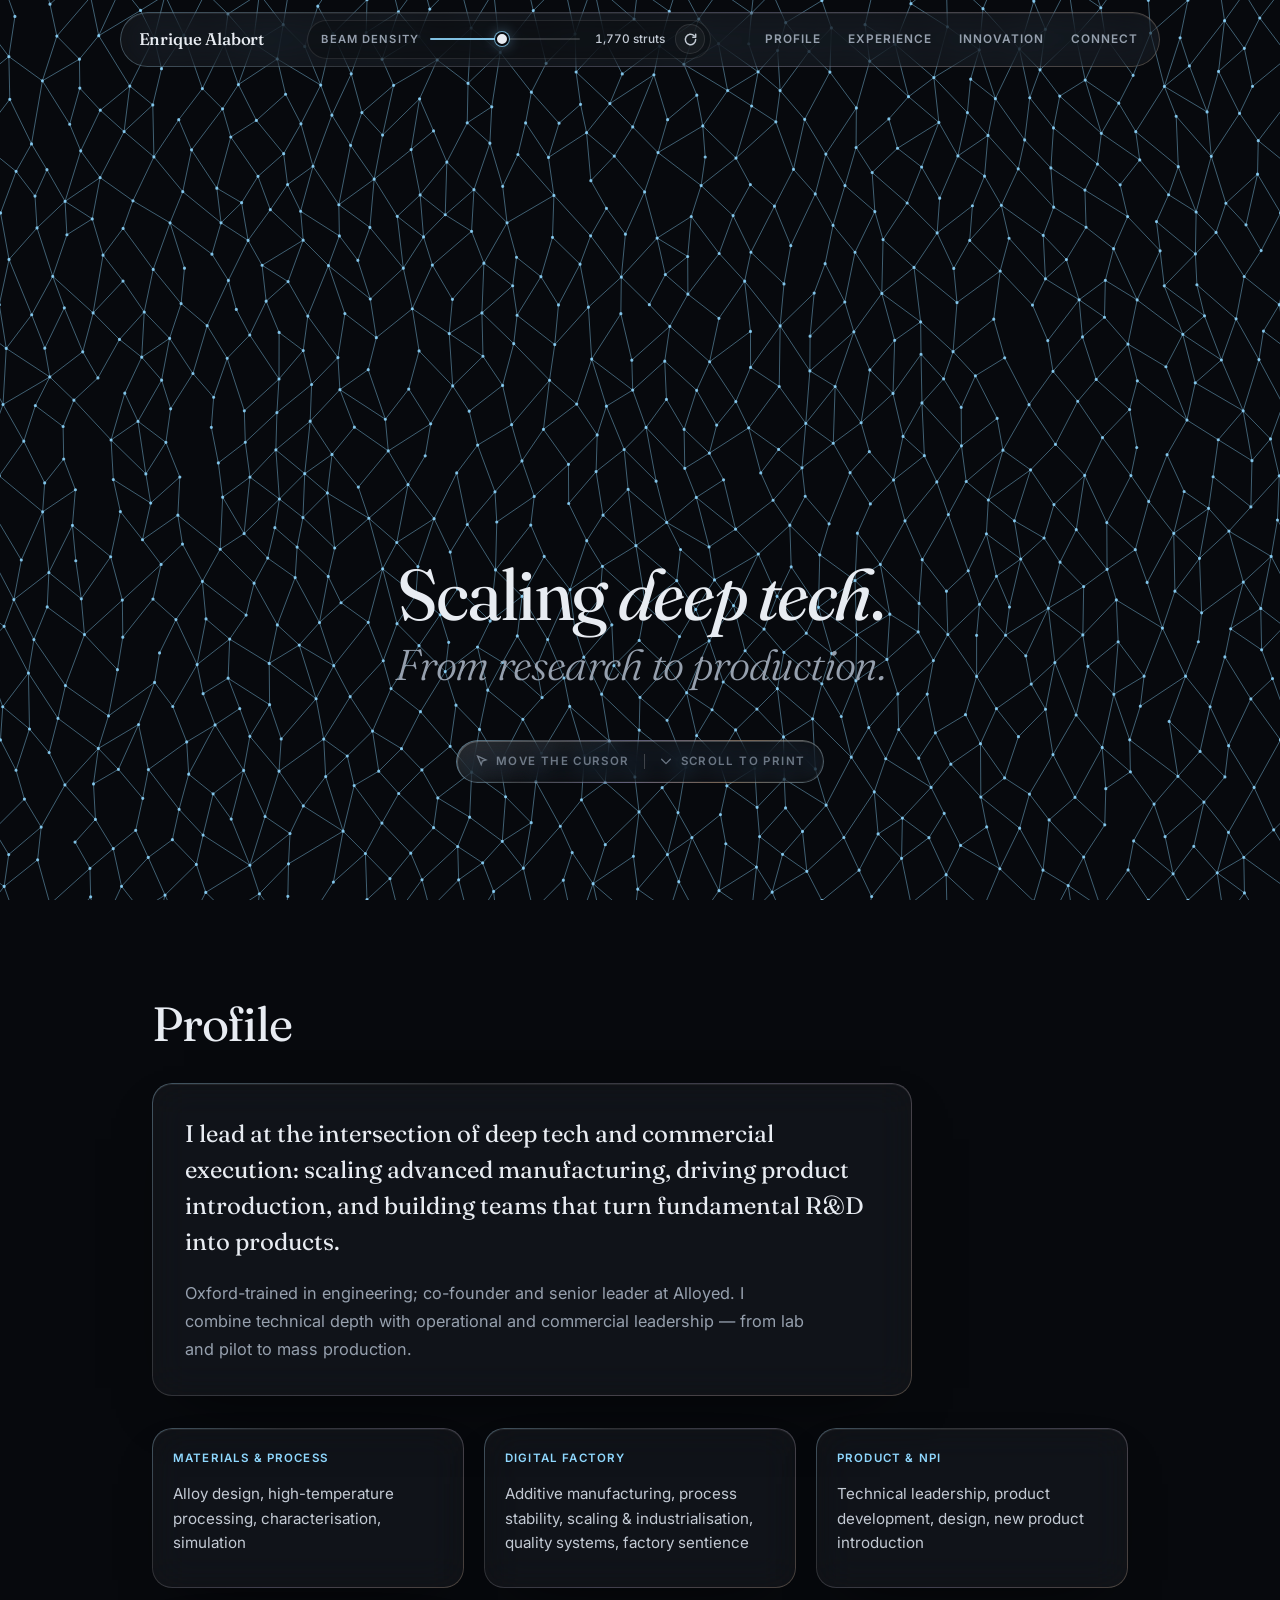
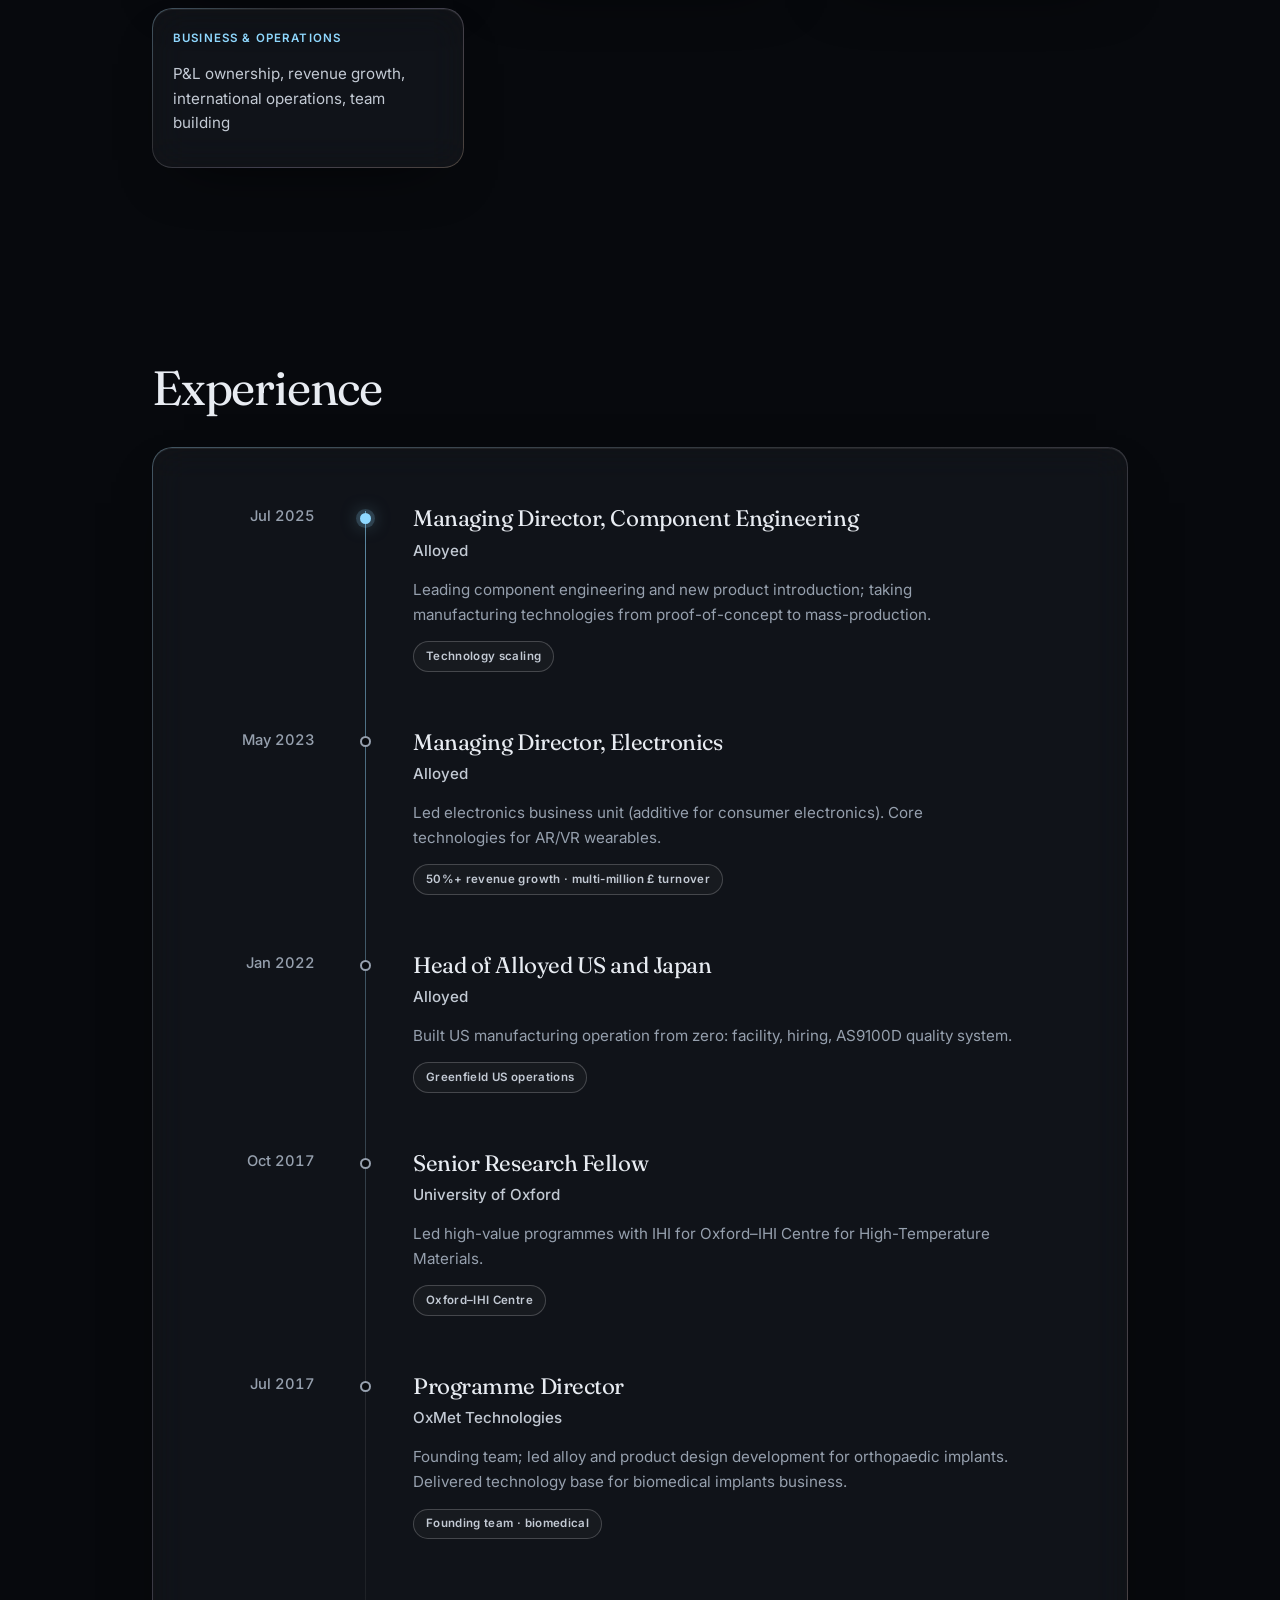
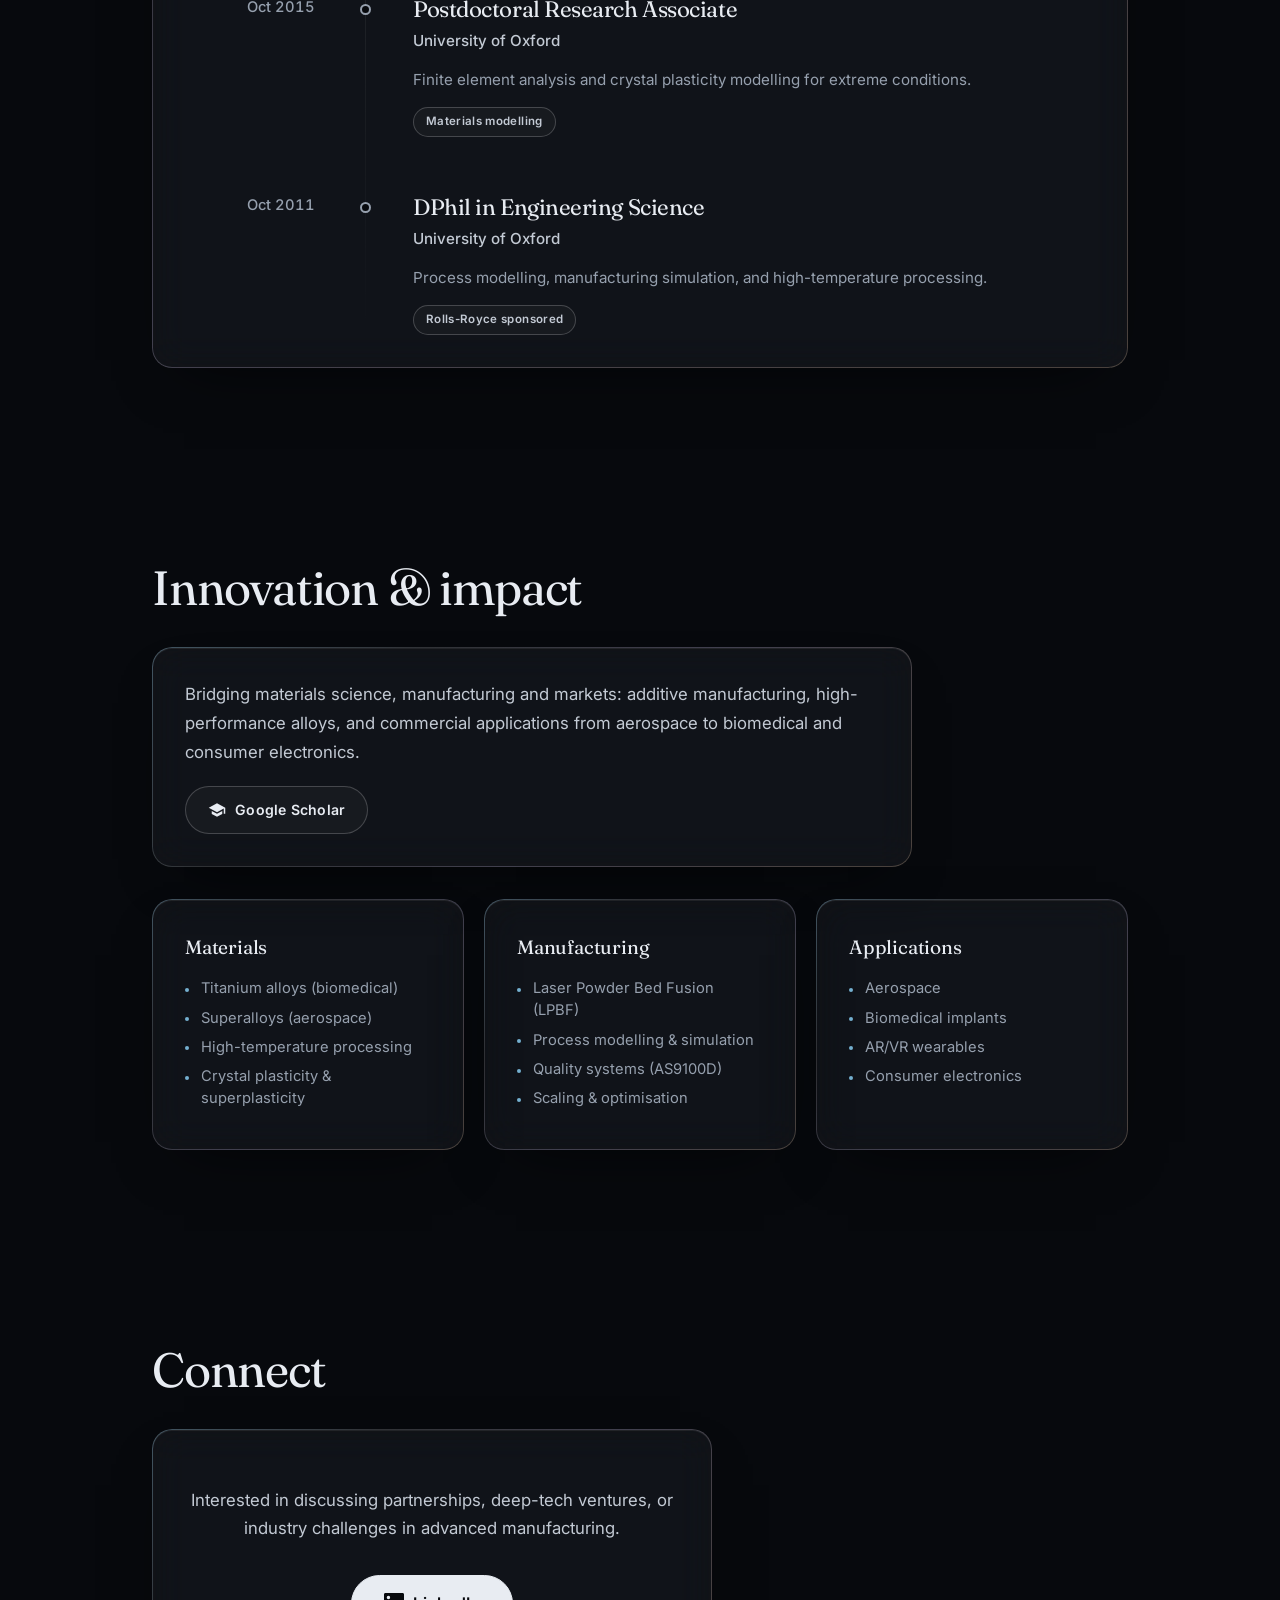
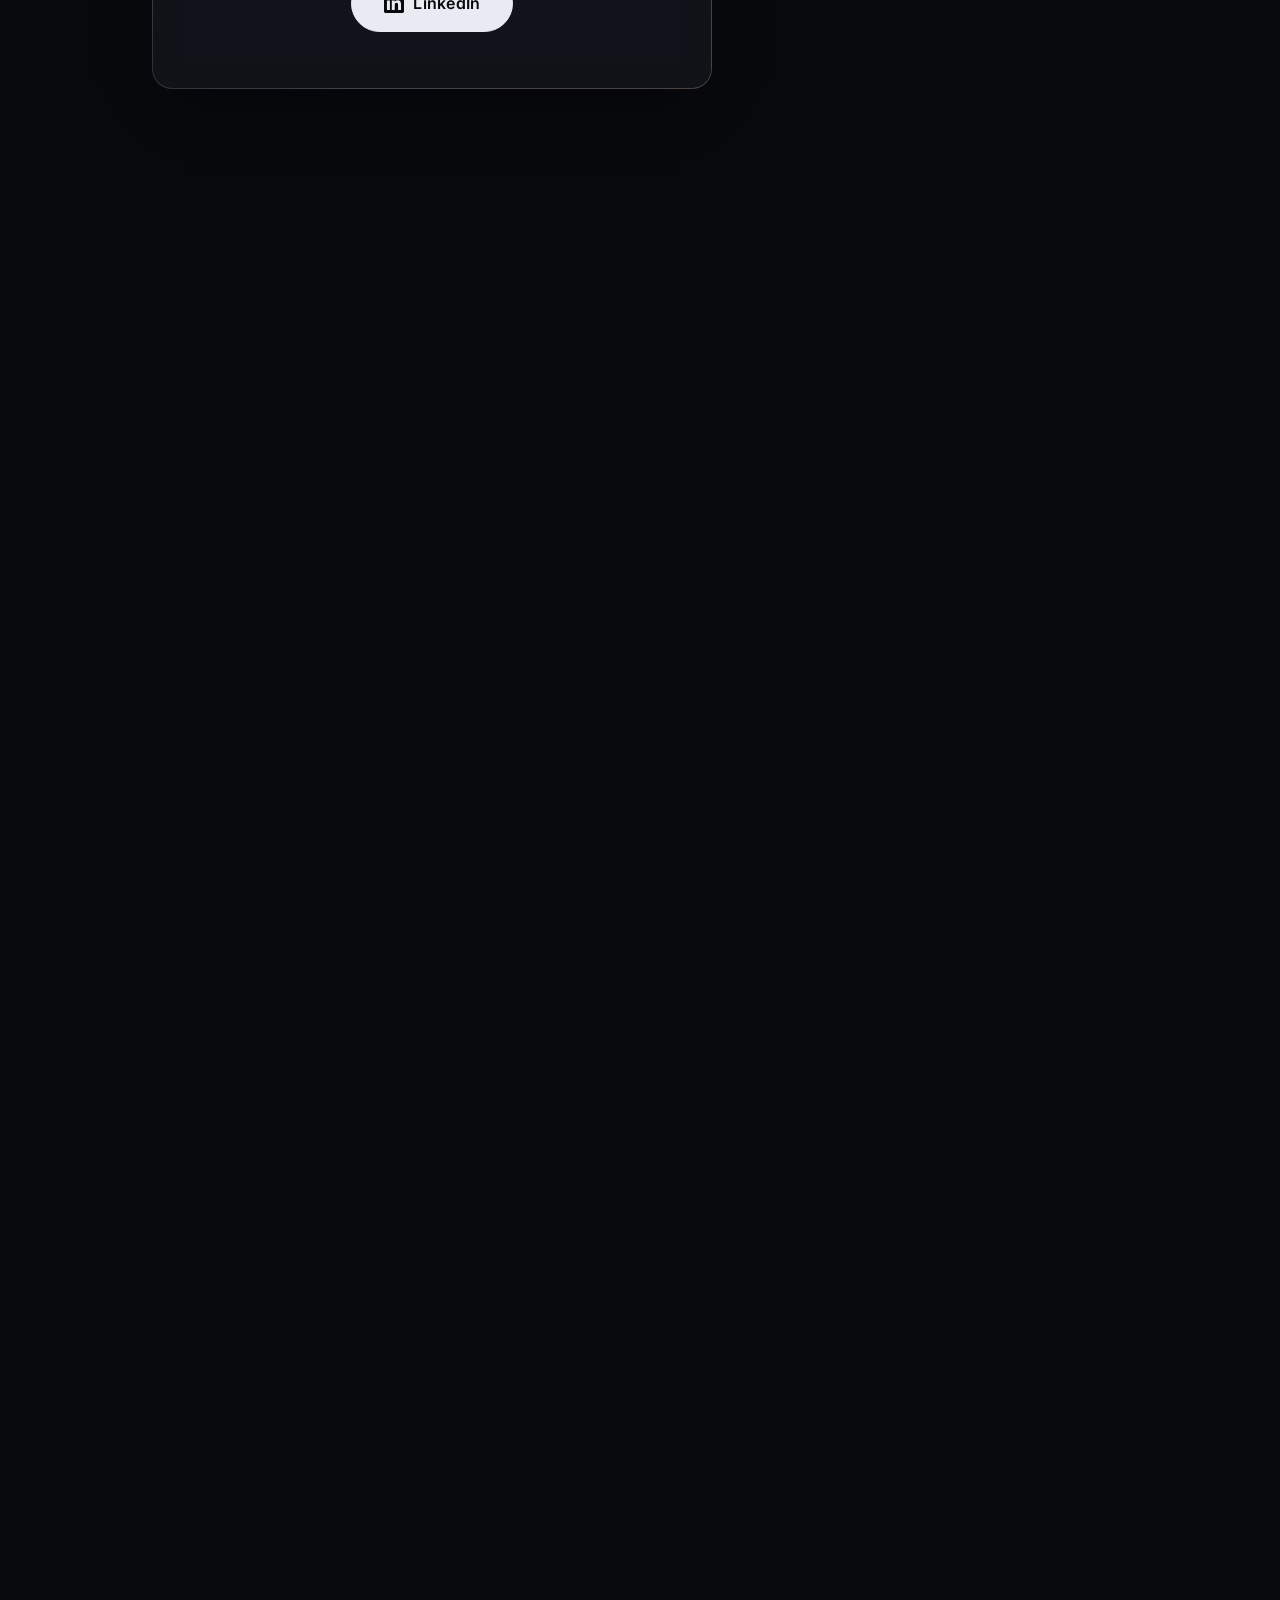
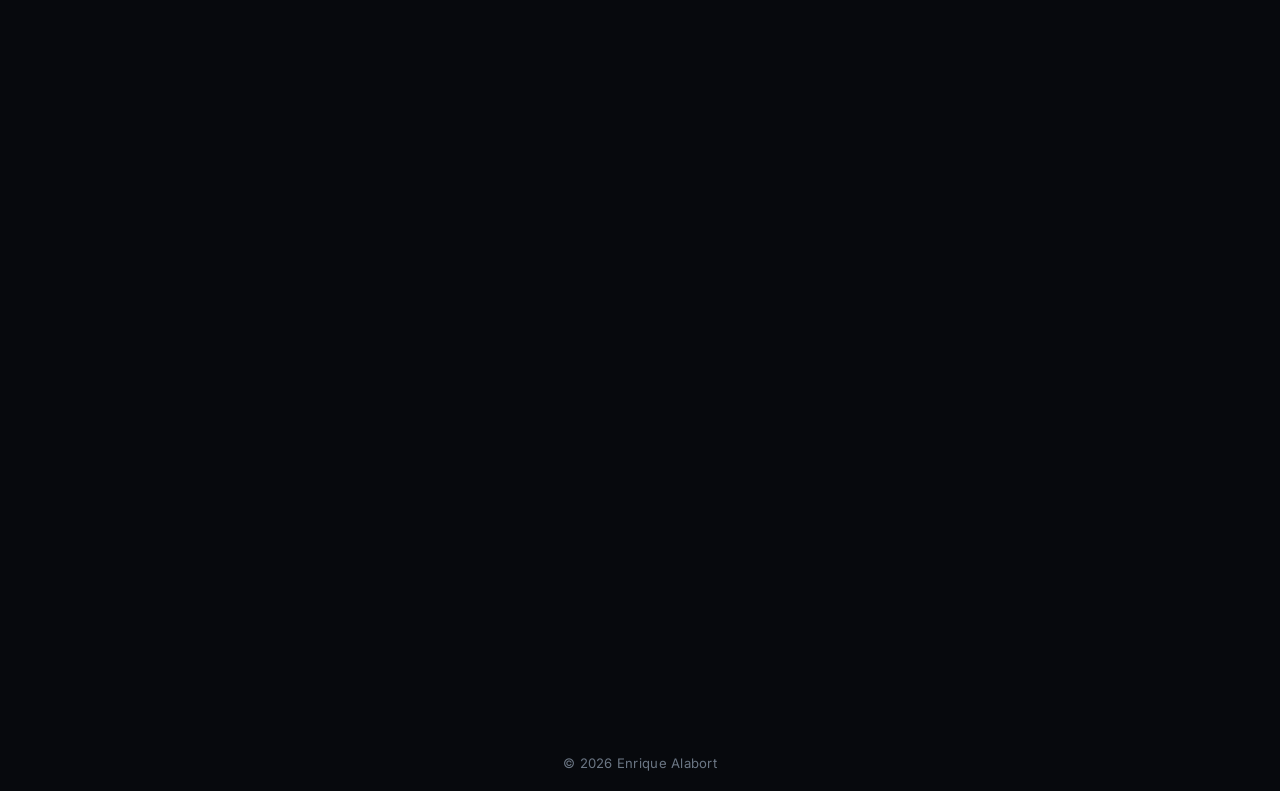
==== commit e22b6b78: "Zoom out into an acetabular cup; fix iOS Safari canvas sizing Lattice to part: a final section pulls" ====
--- a/index.html
+++ b/index.html
@@ -33,7 +33,7 @@
     <link rel="preconnect" href="https://fonts.googleapis.com">
     <link rel="preconnect" href="https://fonts.gstatic.com" crossorigin>
     <link href="https://fonts.googleapis.com/css2?family=Fraunces:ital,opsz,wght@0,9..144,300;0,9..144,400;0,9..144,500;1,9..144,300;1,9..144,400&family=Inter:wght@400;500;600&display=swap" rel="stylesheet">
-    <link rel="stylesheet" href="style.css?v=7">
+    <link rel="stylesheet" href="style.css?v=8">
 
     <script type="application/ld+json">
     {
@@ -282,6 +282,13 @@
         </div>
     </section>
 
+    <section id="part" class="part" aria-label="From lattice to part">
+        <div class="part-caption">
+            <p class="part-eyebrow">Lattice to part</p>
+            <p class="part-text">The struts you scrolled through, fused into the porous shell of an acetabular cup.</p>
+        </div>
+    </section>
+
     </main>
 
     <footer class="footer">
@@ -290,6 +297,6 @@
         </div>
     </footer>
 
-    <script src="script.js?v=9"></script>
+    <script src="script.js?v=18"></script>
 </body>
 </html>
--- a/style.css
+++ b/style.css
@@ -74,9 +74,11 @@
 /* ===== Lattice canvas ===== */
 .lattice-canvas {
     position: fixed;
-    inset: 0;
-    width: 100%;
-    height: 100%;
+    top: 0;
+    left: 0;
+    width: 100vw;
+    height: 100vh;
+    height: 100lvh;   /* iOS Safari: stay the size of the largest viewport while the toolbar collapses */
     z-index: 0;
     display: block;
 }
@@ -816,9 +818,49 @@
     box-shadow: 0 12px 30px -12px rgba(255, 255, 255, 0.45);
 }
 
+/* ===== Lattice to part ===== */
+.part {
+    position: relative;
+    min-height: 240vh;
+    min-height: 240lvh;
+    display: flex;
+    flex-direction: column;
+    justify-content: flex-end;
+    pointer-events: none;
+}
+
+.part-caption {
+    position: sticky;
+    bottom: 0;
+    padding: 0 var(--space-lg) 1.6rem;
+    text-align: center;
+    opacity: calc((var(--zoom, 0) - 0.82) * 5.5);
+    transform: translateY(calc((1 - var(--zoom, 0)) * 24px));
+}
+
+.part-eyebrow {
+    font-size: 0.7rem;
+    font-weight: 600;
+    letter-spacing: 0.16em;
+    text-transform: uppercase;
+    color: var(--accent);
+    margin-bottom: 0.35rem;
+}
+
+.part-text {
+    font-family: var(--font-serif);
+    font-size: clamp(1rem, 1.6vw, 1.2rem);
+    font-weight: 300;
+    font-style: italic;
+    color: var(--color-text-muted);
+    max-width: 38rem;
+    margin: 0 auto;
+    text-wrap: balance;
+}
+
 /* ===== Footer ===== */
 .footer {
-    padding: var(--space-xl) 0 var(--space-lg);
+    padding: 0.5rem 0 1rem;
     text-align: center;
 }
 
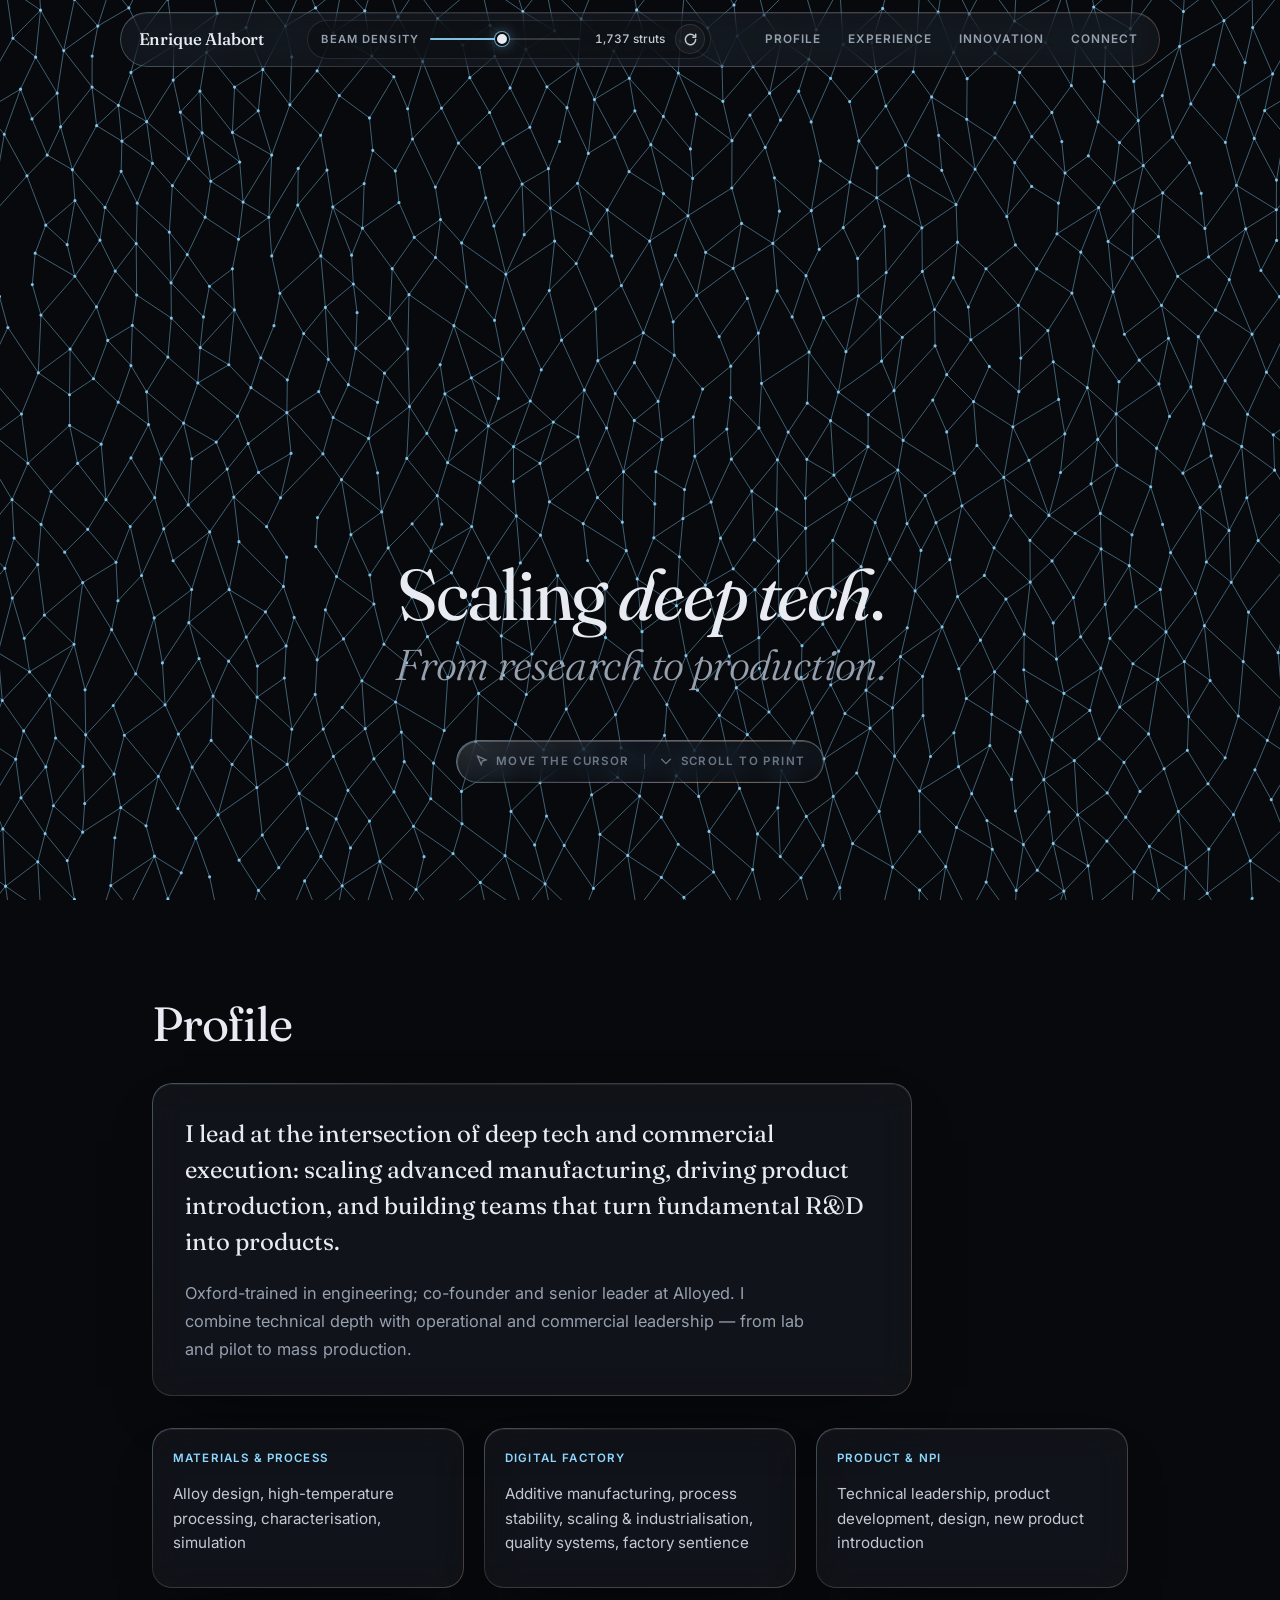
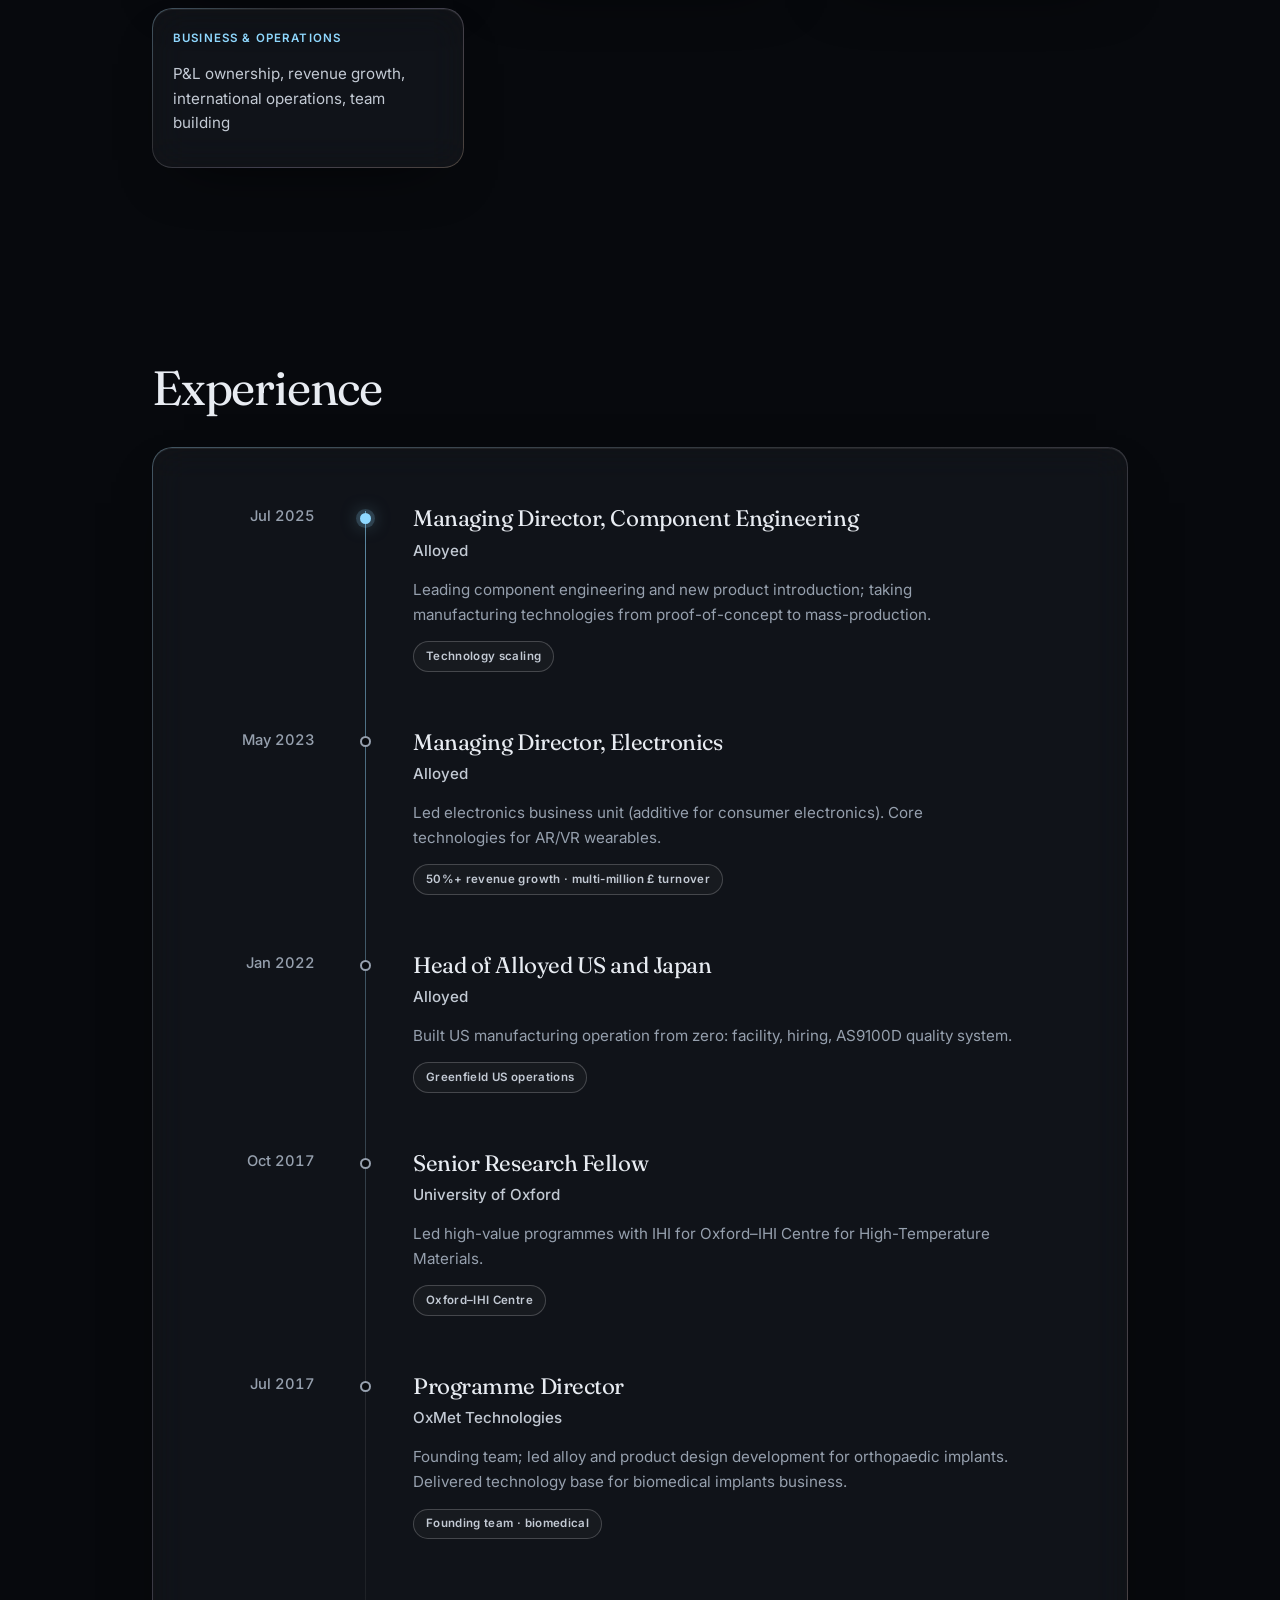
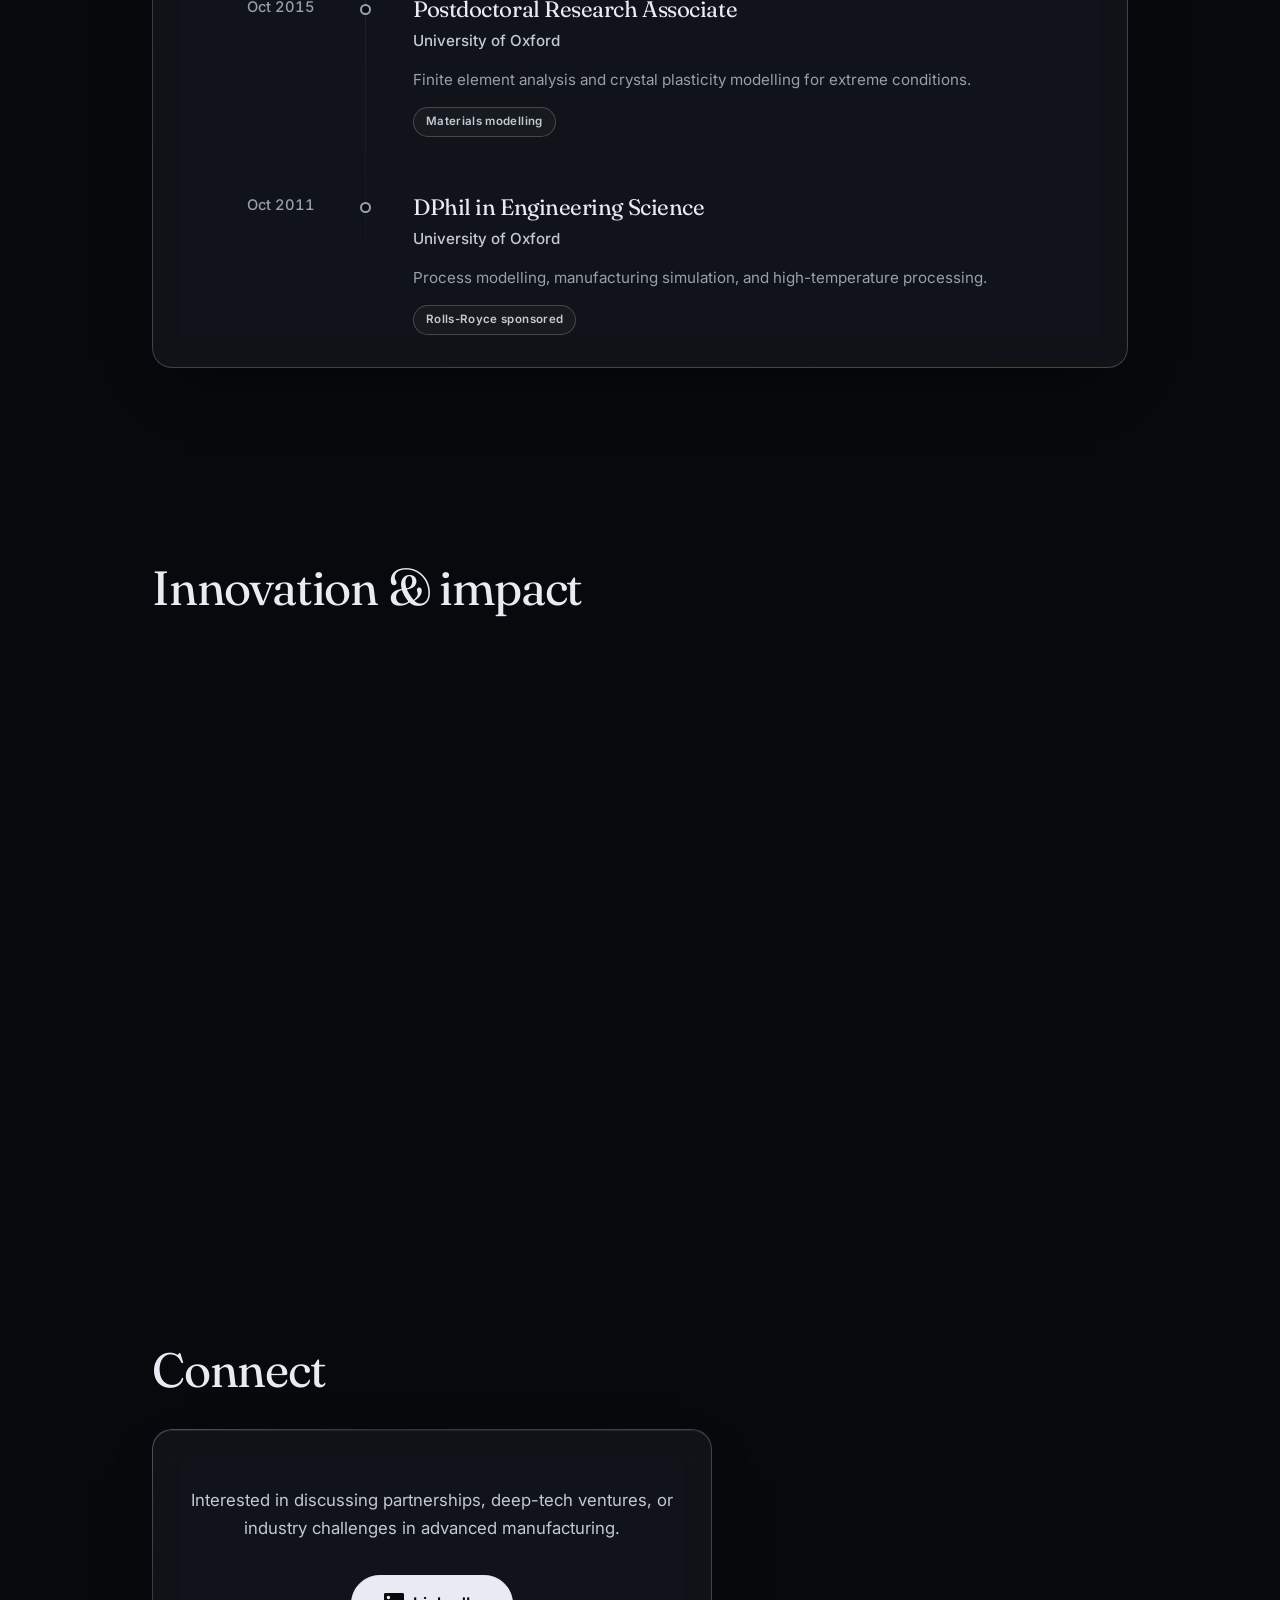
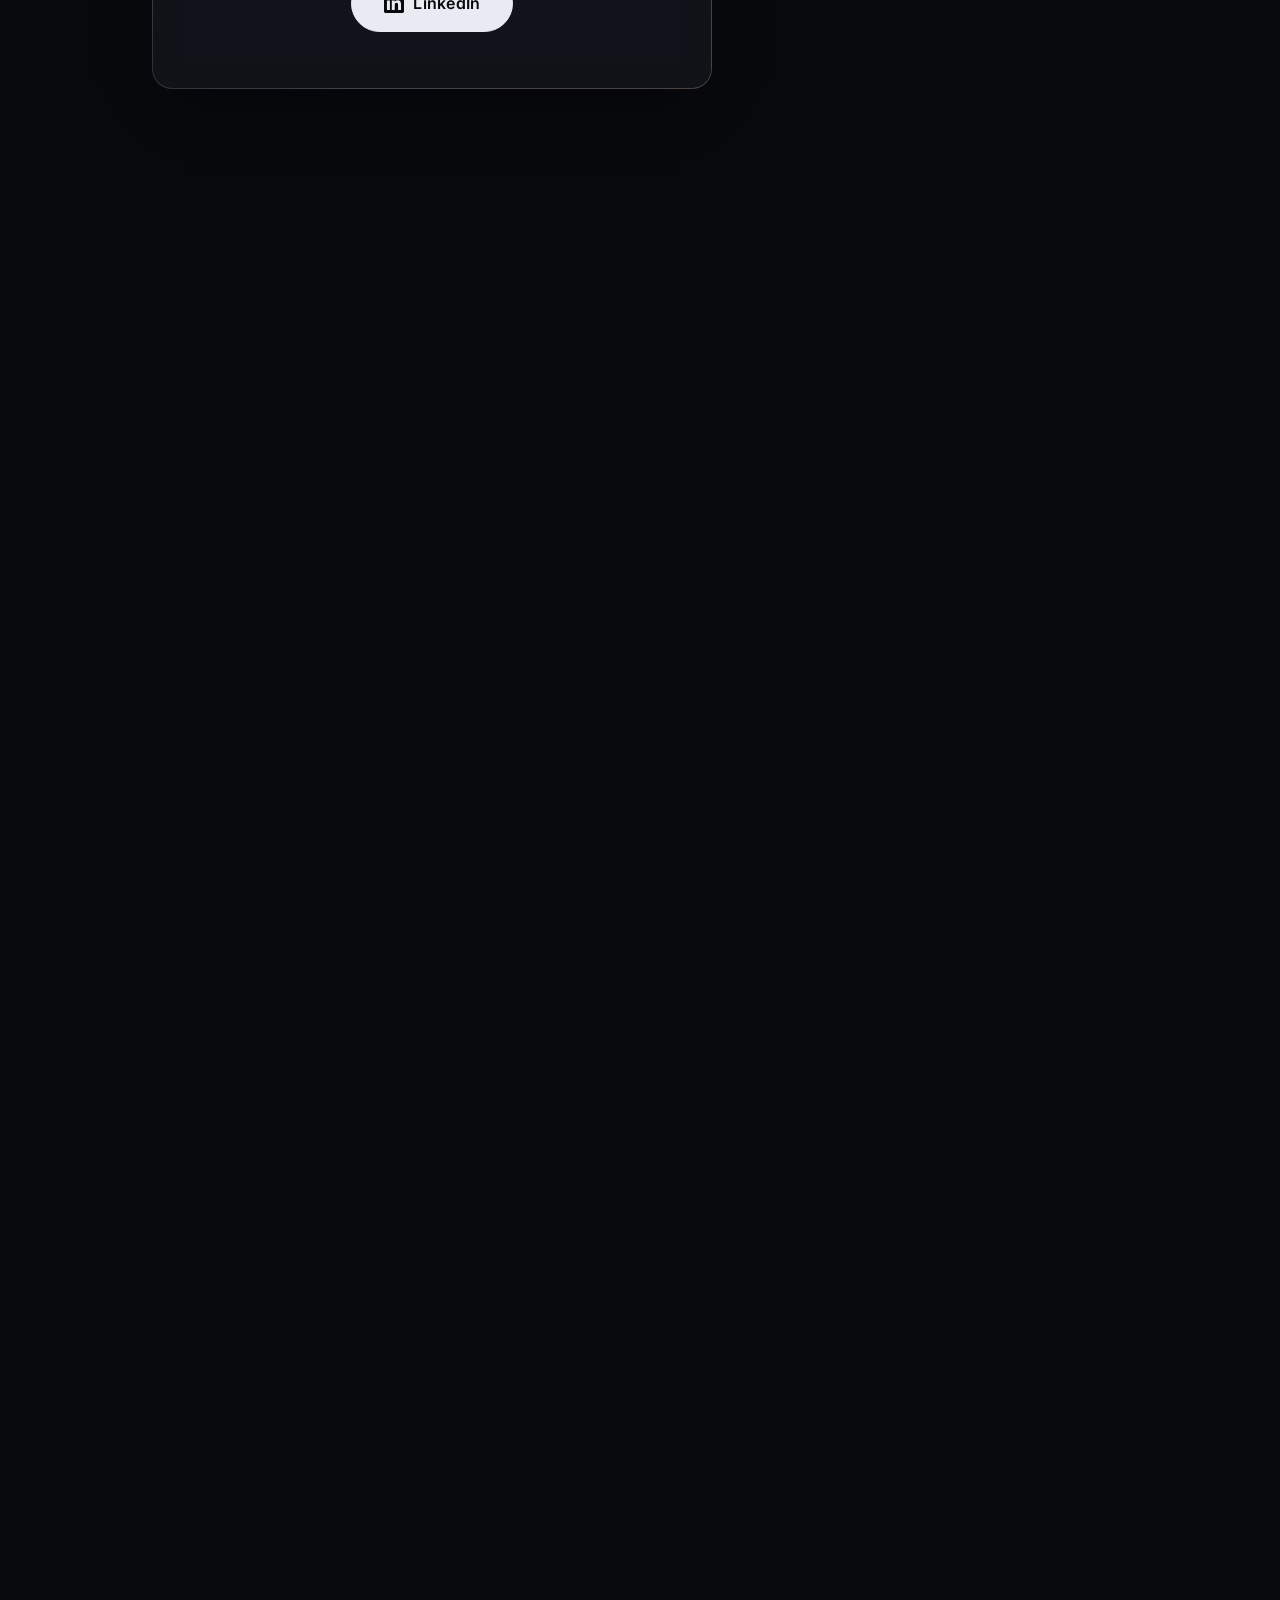
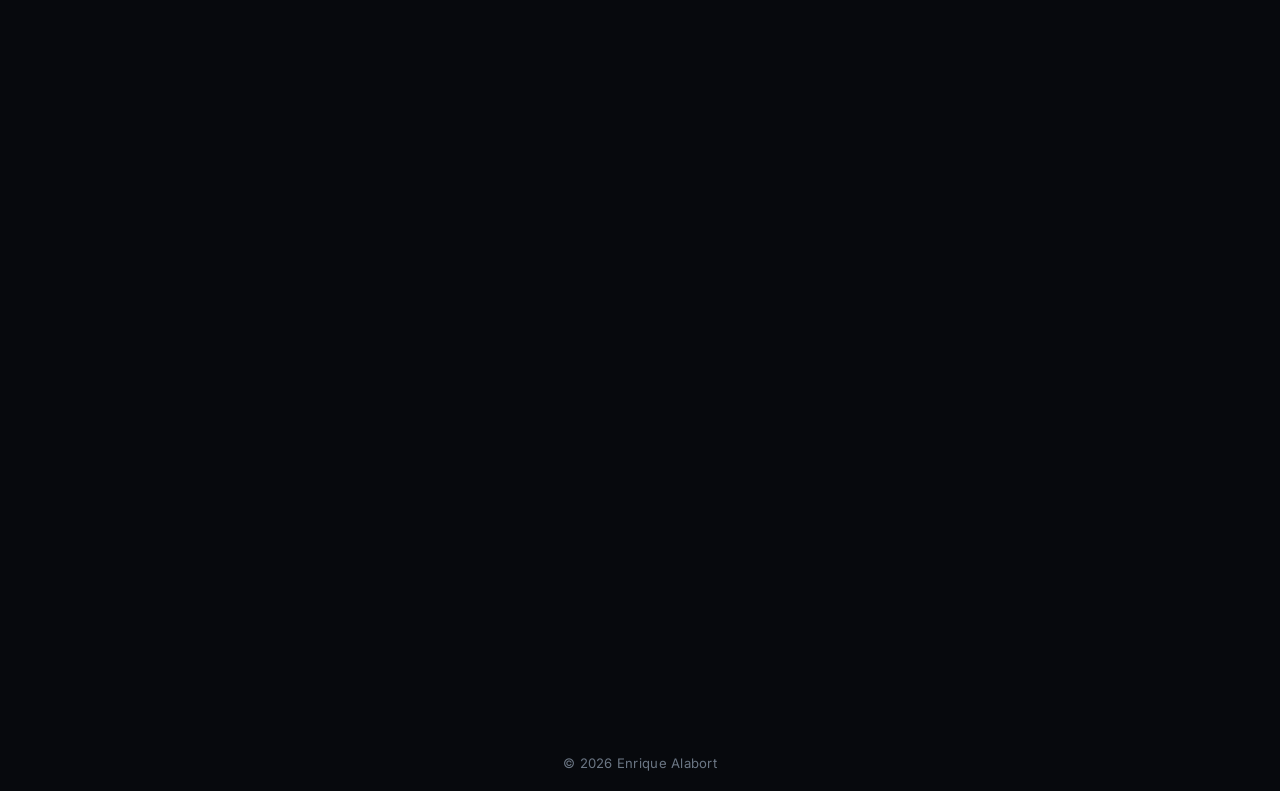
==== commit fd062d74: "Reword the lattice-to-part caption Co-Authored-By: Claude Fable 5.1 <noreply@anthropic.com>" ====
--- a/index.html
+++ b/index.html
@@ -285,7 +285,7 @@
     <section id="part" class="part" aria-label="From lattice to part">
         <div class="part-caption">
             <p class="part-eyebrow">Lattice to part</p>
-            <p class="part-text">The struts you scrolled through, fused into the porous shell of an acetabular cup.</p>
+            <p class="part-text">The struts you generated and scrolled through, fused into the porous shell of an acetabular cup for enhanced osseo integration.</p>
         </div>
     </section>
 
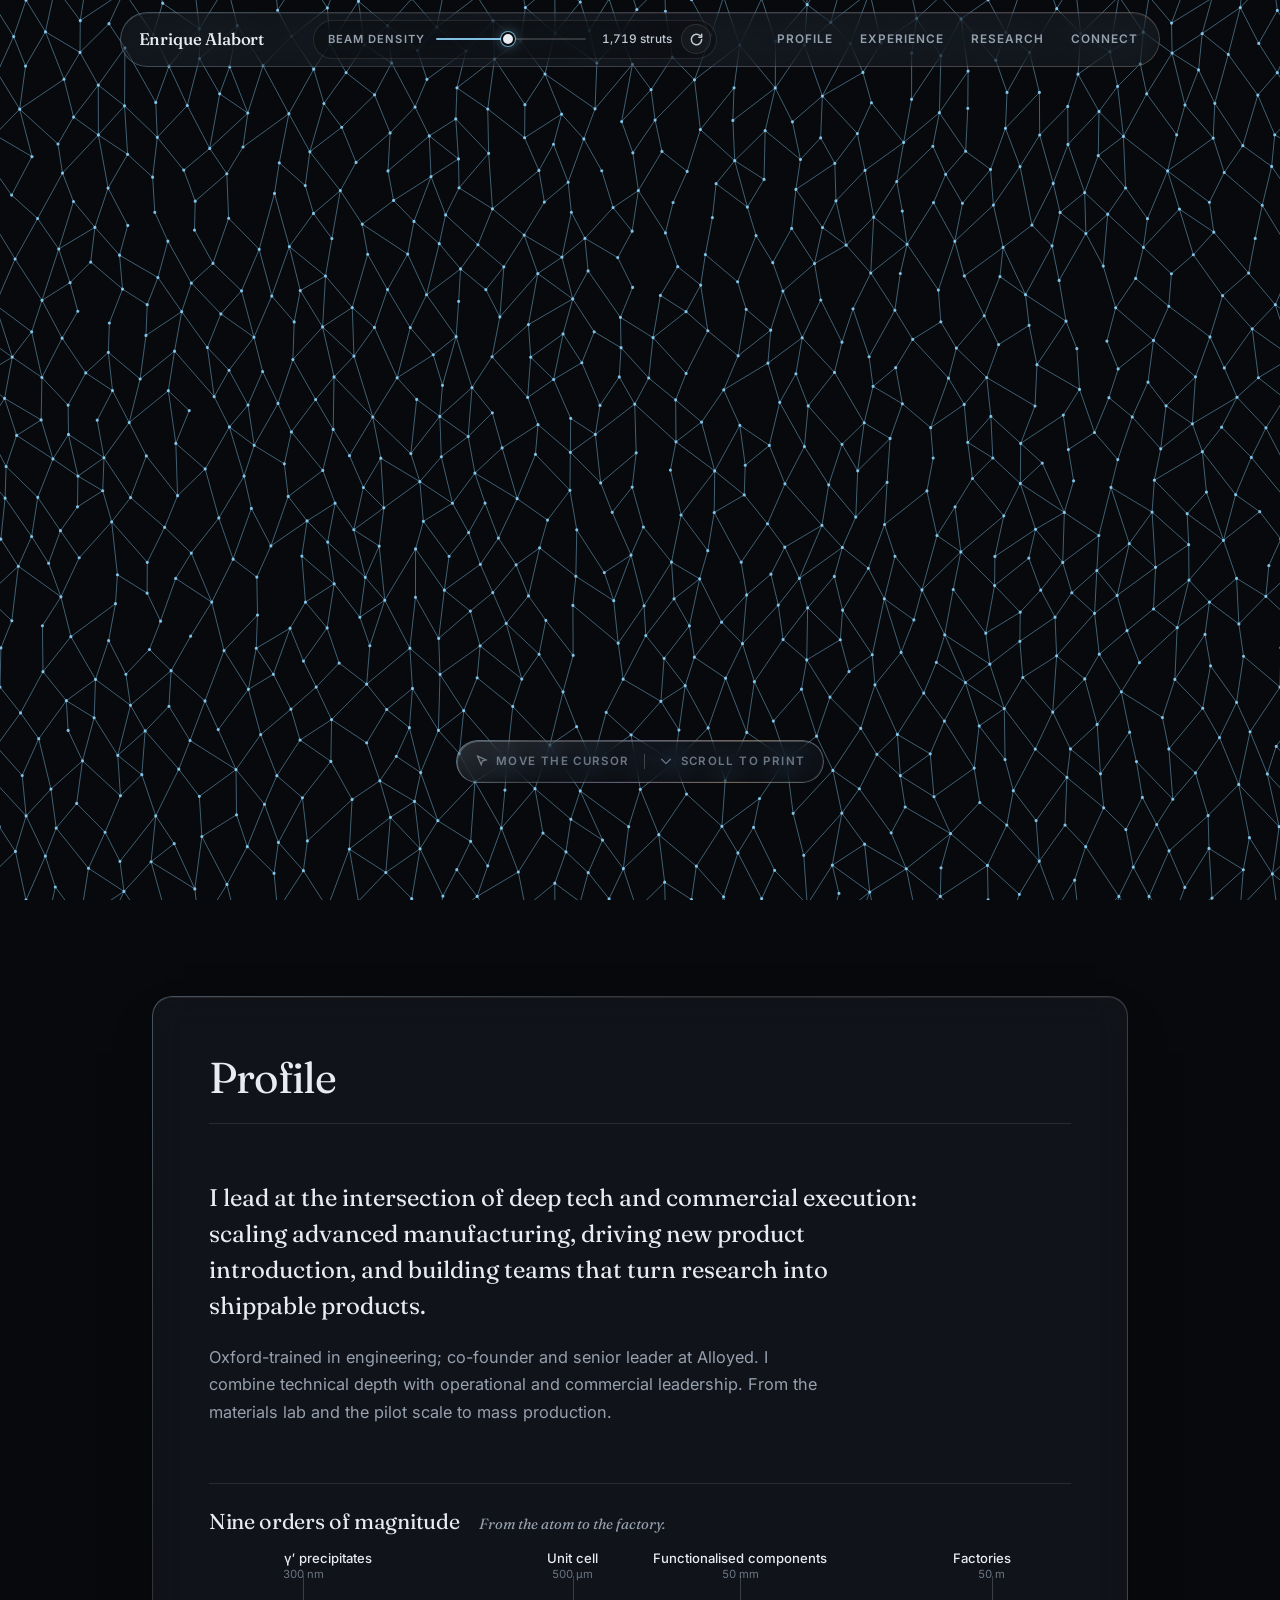
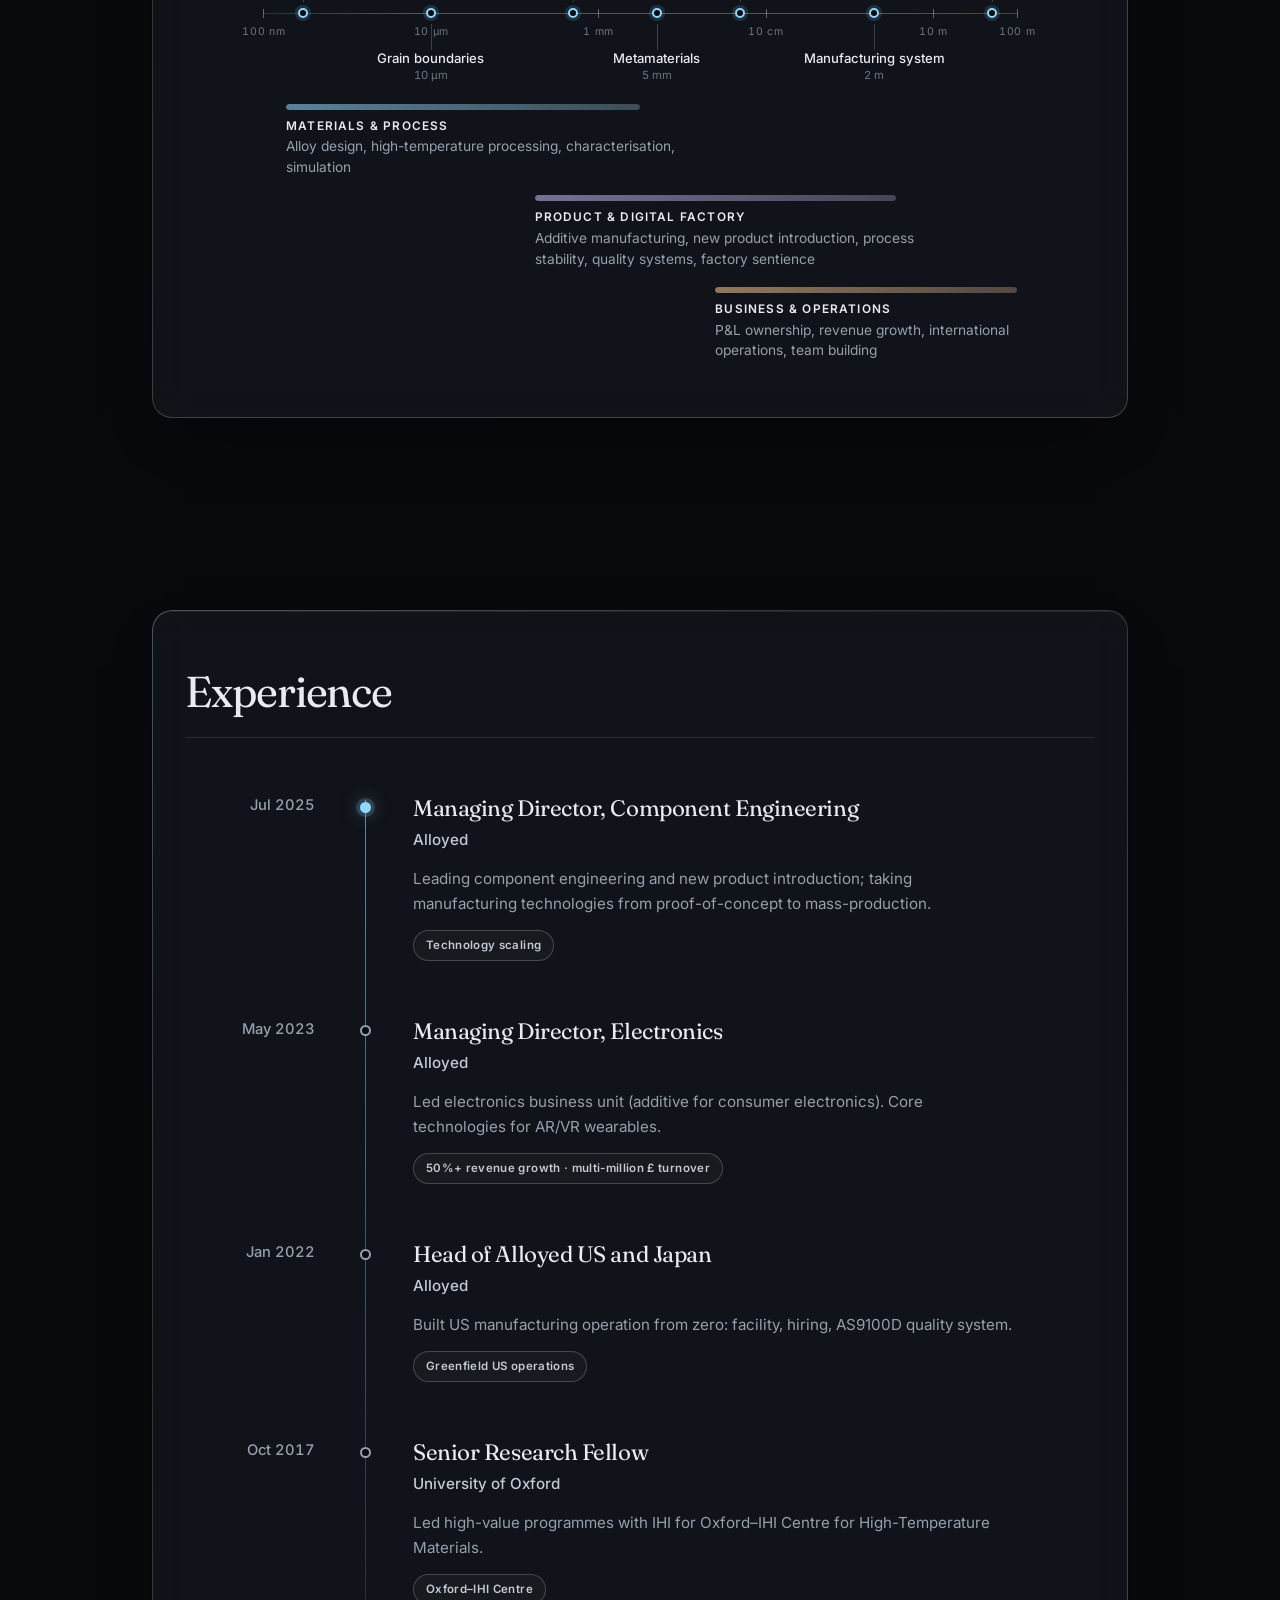
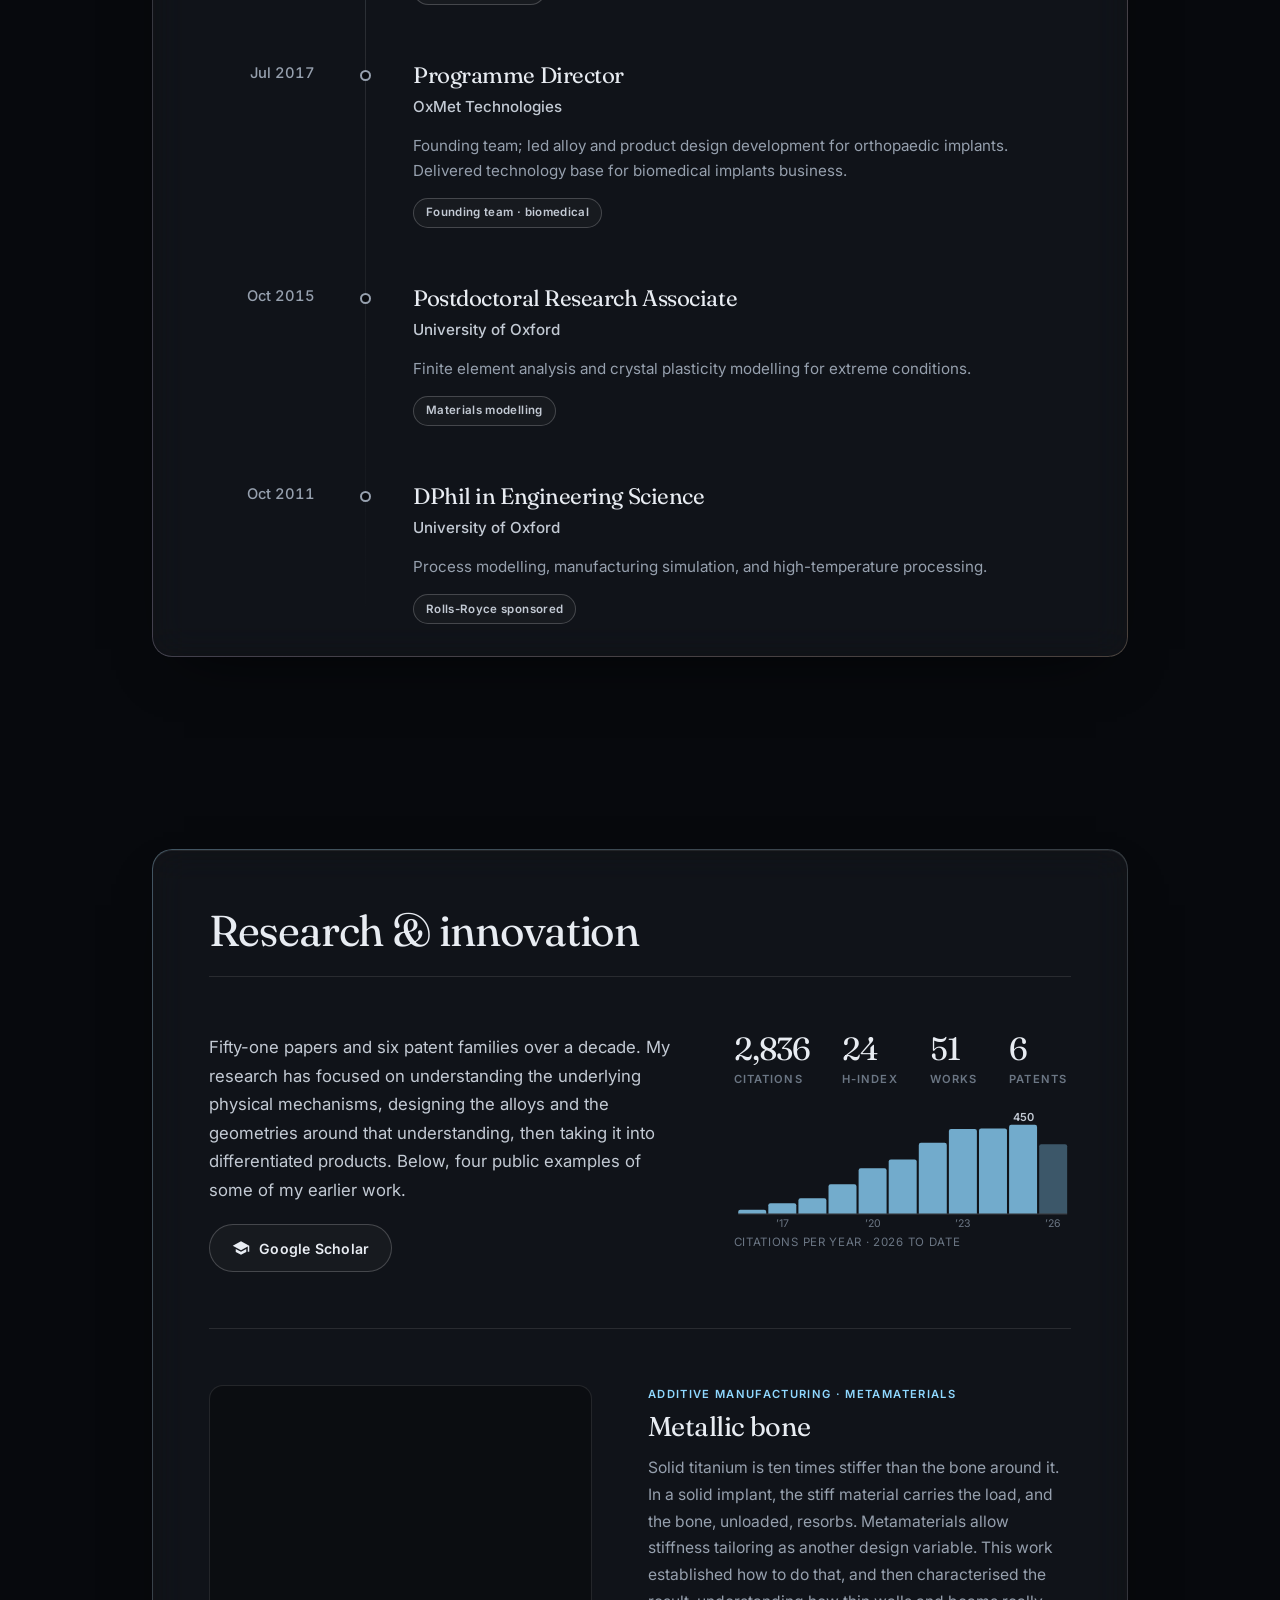
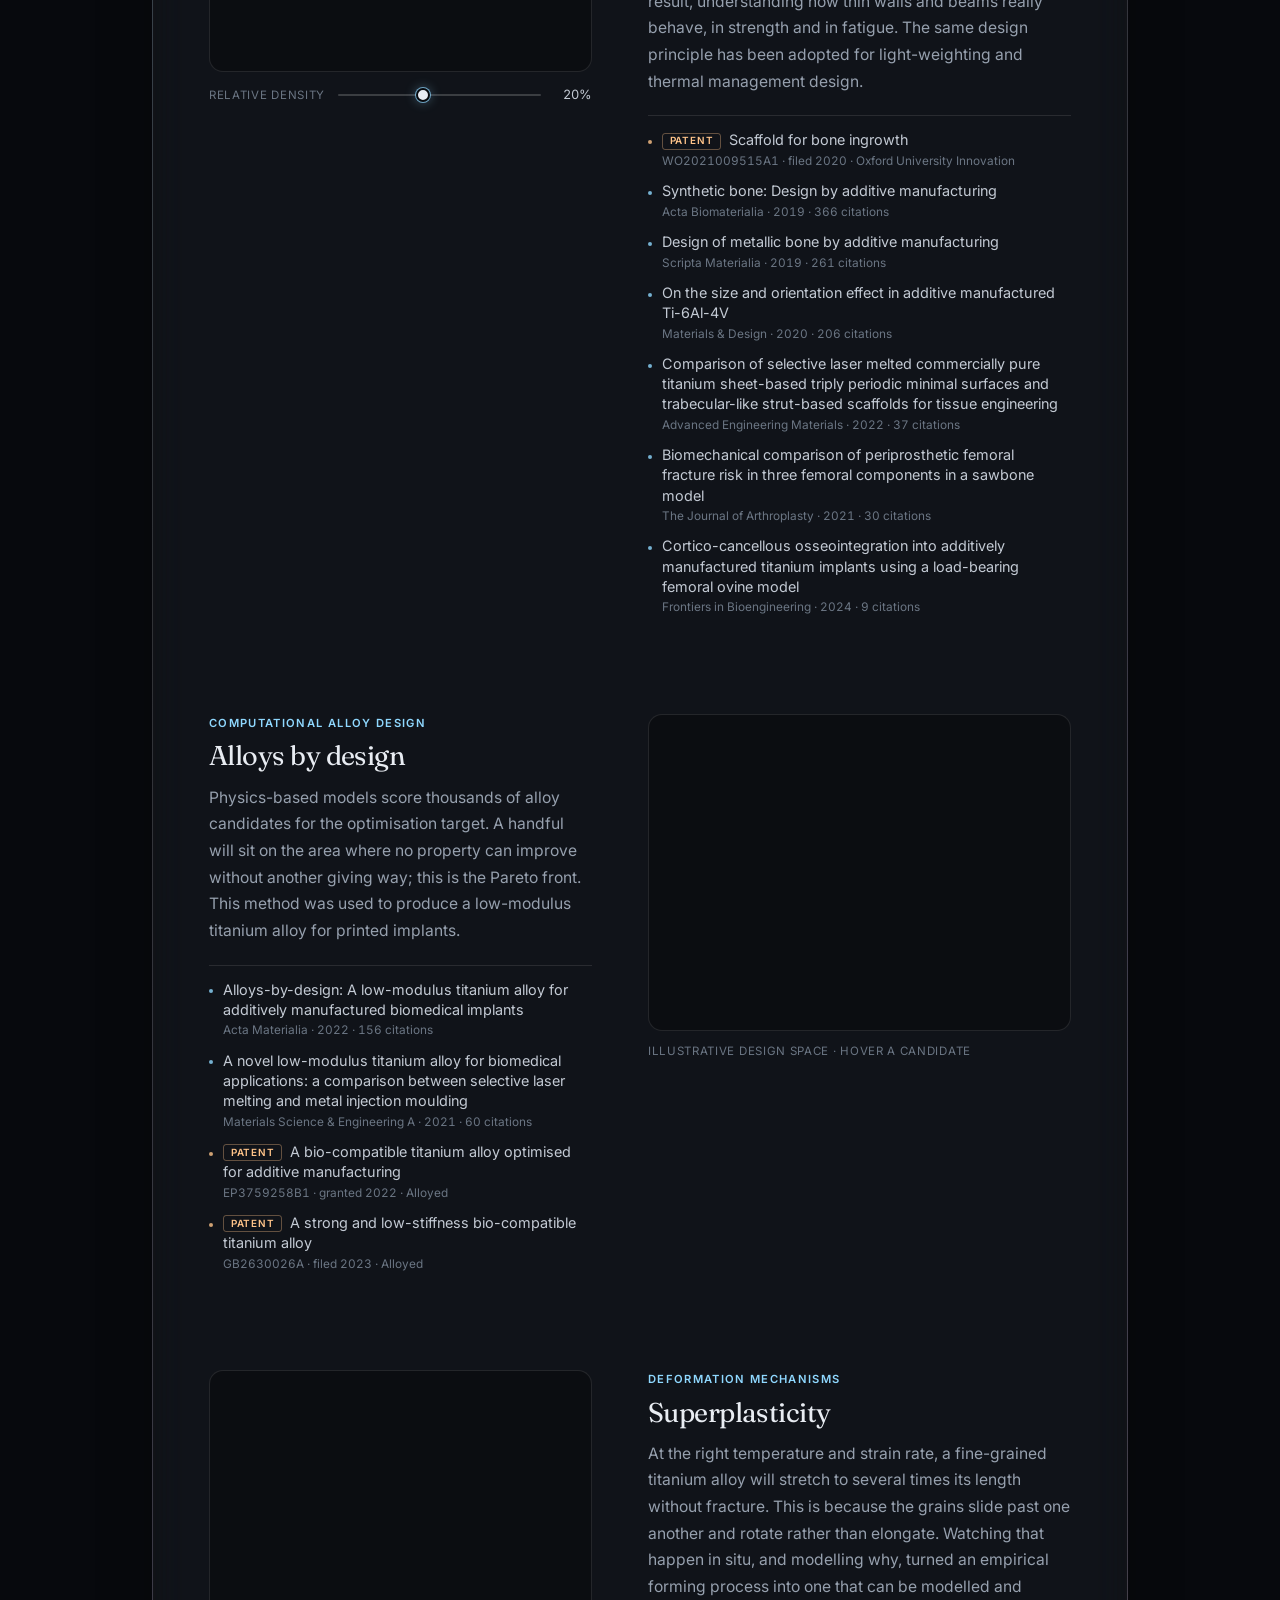
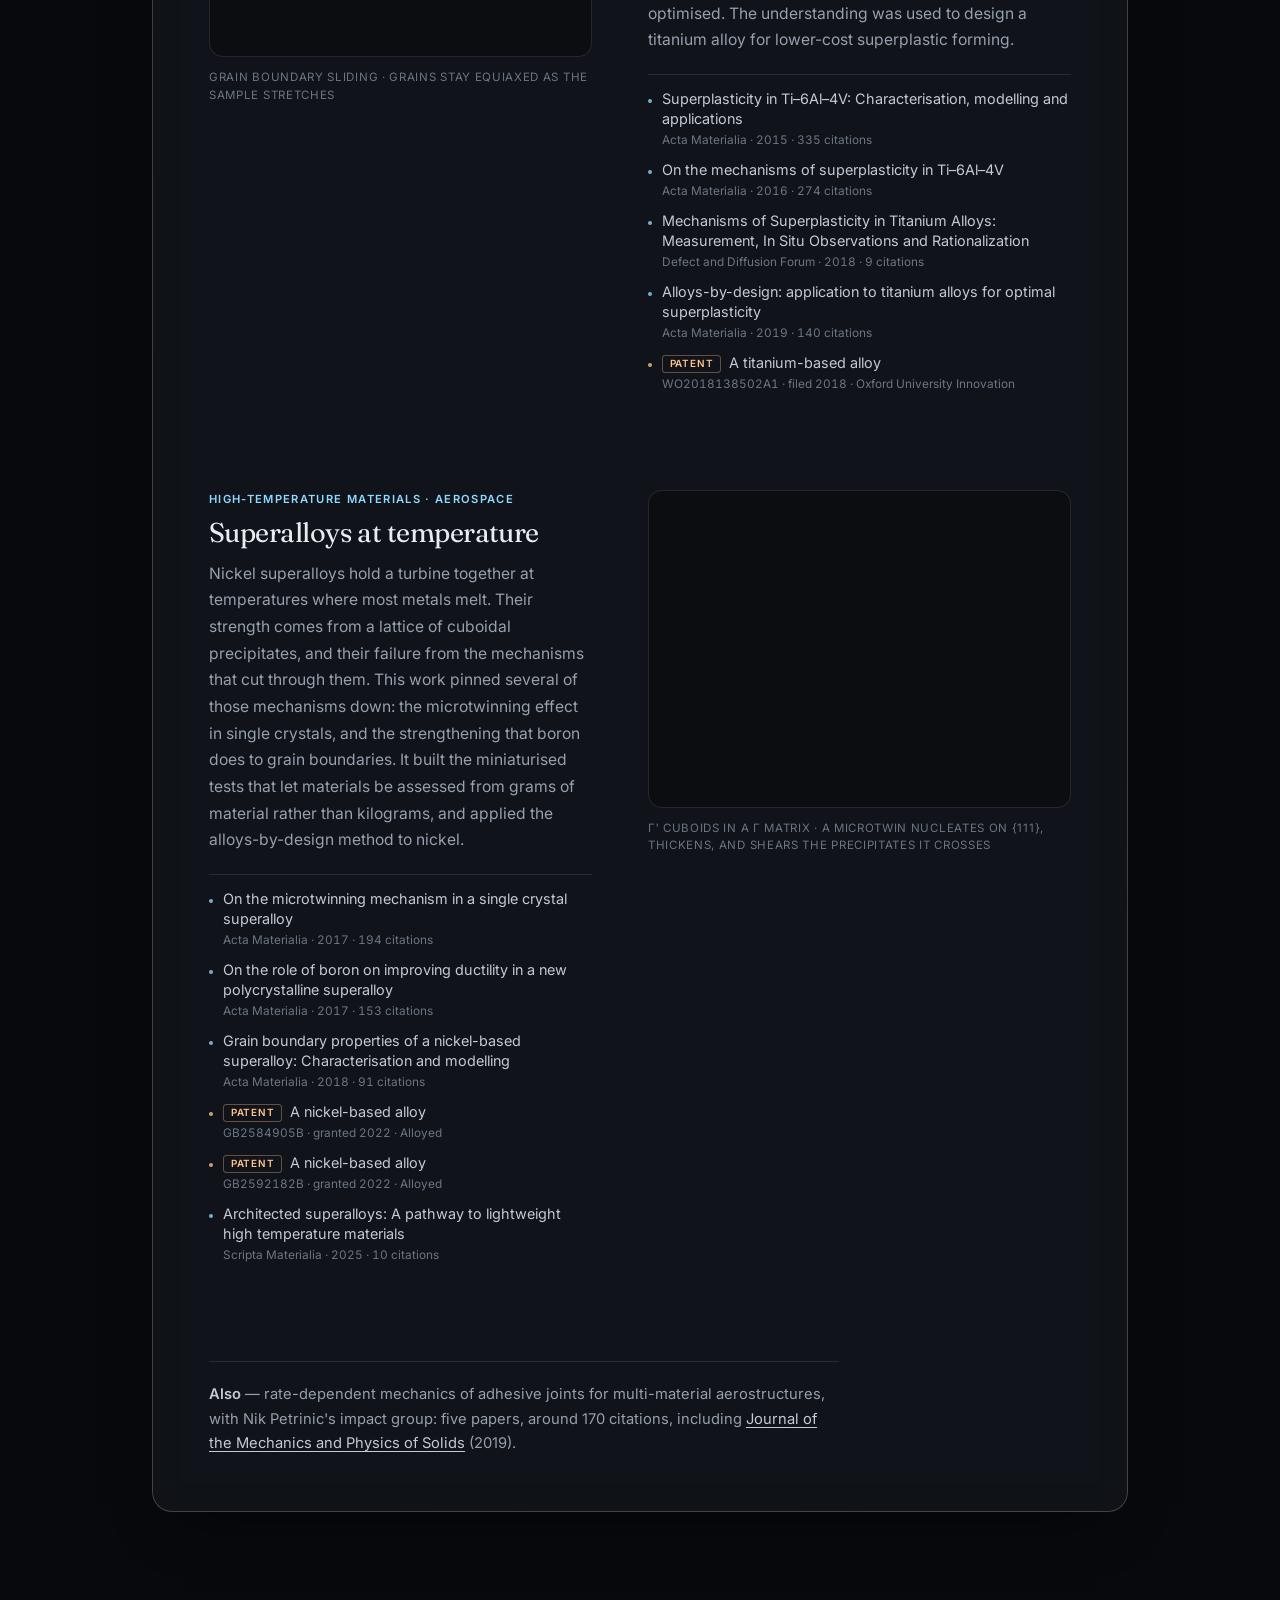
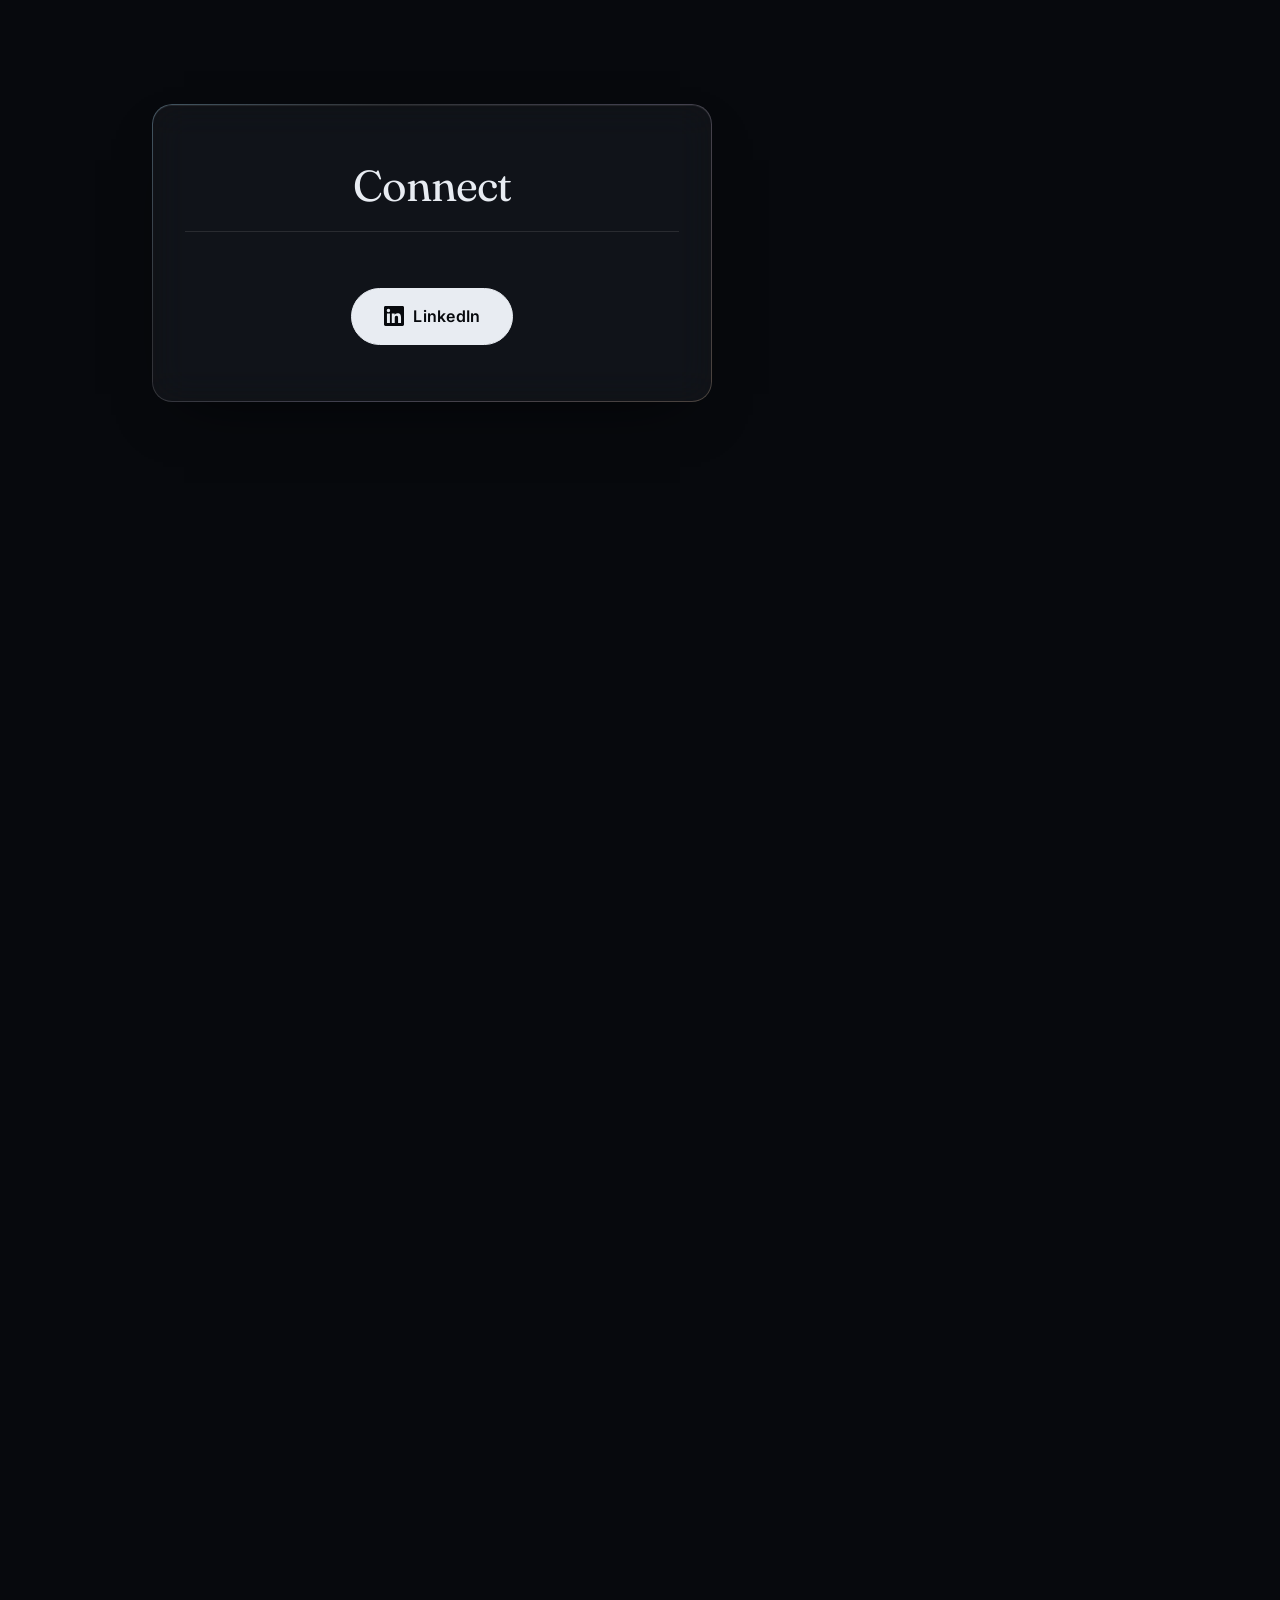
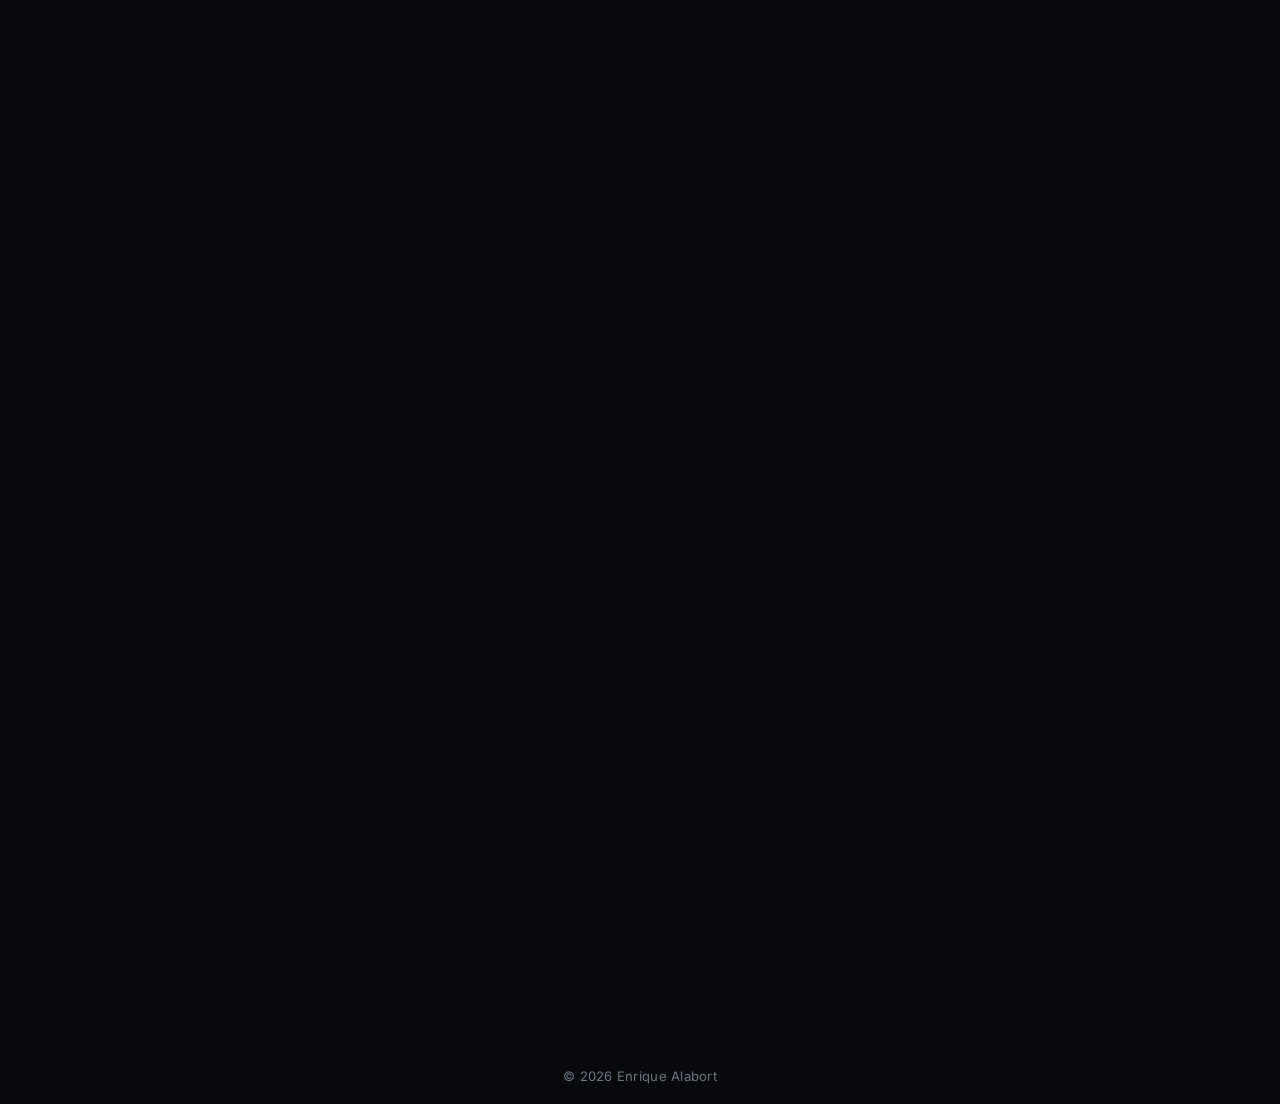
==== commit 30217a1b: "Rework Profile and Research; move section titles into their cards Hero: statement and rotating words" ====
--- a/index.html
+++ b/index.html
@@ -33,7 +33,7 @@
     <link rel="preconnect" href="https://fonts.googleapis.com">
     <link rel="preconnect" href="https://fonts.gstatic.com" crossorigin>
     <link href="https://fonts.googleapis.com/css2?family=Fraunces:ital,opsz,wght@0,9..144,300;0,9..144,400;0,9..144,500;1,9..144,300;1,9..144,400&family=Inter:wght@400;500;600&display=swap" rel="stylesheet">
-    <link rel="stylesheet" href="style.css?v=8">
+    <link rel="stylesheet" href="style.css?v=12">
 
     <script type="application/ld+json">
     {
@@ -86,7 +86,7 @@
             <nav class="topbar-links" aria-label="Sections">
                 <a href="#about">Profile</a>
                 <a href="#experience">Experience</a>
-                <a href="#research">Innovation</a>
+                <a href="#research">Research</a>
                 <a href="#contact">Connect</a>
             </nav>
         </div>
@@ -95,12 +95,6 @@
     <main id="main">
 
     <section id="home" class="hero" aria-label="Interactive lattice">
-        <div class="hero-lockup">
-            <h1 class="hero-statement">
-                <span class="statement-line"><span class="dynamic-word dynamic-word-1" data-words='["Scaling", "Building", "Leading", "Driving", "Transforming"]'>Scaling</span> <span class="dynamic-word dynamic-word-2" data-words='["deep tech", "manufacturing", "products", "innovation", "operations", "technologies"]'>deep tech</span>.</span>
-                <span class="statement-line statement-subtitle">From research to production.</span>
-            </h1>
-        </div>
         <p class="hero-hint glass-lite" id="heroHint">
             <span class="hint-item hint-cursor"><svg viewBox="0 0 16 16" width="14" height="14" fill="none" stroke="currentColor" stroke-width="1.5" stroke-linecap="round" aria-hidden="true"><path d="M3 2.5l9.5 4.2-4.1 1.3-1.3 4.1z"/></svg>Move the cursor</span>
             <span class="hint-item hint-touch"><svg viewBox="0 0 16 16" width="14" height="14" fill="none" stroke="currentColor" stroke-width="1.5" stroke-linecap="round" stroke-linejoin="round" aria-hidden="true"><path d="M6 8.5V3.2a1.2 1.2 0 0 1 2.4 0V8l3.1.9a2 2 0 0 1 1.4 2l-.4 2.2A1.6 1.6 0 0 1 11 14.5H7.6a2 2 0 0 1-1.6-.8L3.6 10.5a1 1 0 0 1 1.5-1.3L6 10"/></svg>Drag to explore</span>
@@ -111,31 +105,60 @@
 
     <section id="about" class="section" aria-labelledby="about-title">
         <div class="container">
-            <h2 class="section-title" id="about-title">Profile</h2>
-            <div class="glass card lead-card">
-                <p class="about-lead">
-                    I lead at the intersection of deep tech and commercial execution: scaling advanced manufacturing, driving product introduction, and building teams that turn fundamental R&D into products.
-                </p>
-                <p class="about-body">
-                    Oxford-trained in engineering; co-founder and senior leader at Alloyed. I combine technical depth with operational and commercial leadership — from lab and pilot to mass production.
-                </p>
-            </div>
-            <div class="expertise-areas">
-                <div class="glass card expertise-item">
-                    <span class="expertise-label">Materials &amp; process</span>
-                    <p>Alloy design, high-temperature processing, characterisation, simulation</p>
+            <div class="glass card profile-card">
+                <h2 class="section-title" id="about-title">Profile</h2>
+                <div class="profile-intro">
+                    <p class="about-lead">
+                        I lead at the intersection of deep tech and commercial execution: scaling advanced manufacturing, driving new product introduction, and building teams that turn research into shippable products.
+                    </p>
+                    <p class="about-body">
+                        Oxford-trained in engineering; co-founder and senior leader at Alloyed. I combine technical depth with operational and commercial leadership. From the materials lab and the pilot scale to mass production.
+                    </p>
                 </div>
-                <div class="glass card expertise-item">
-                    <span class="expertise-label">Digital factory</span>
-                    <p>Additive manufacturing, process stability, scaling &amp; industrialisation, quality systems, factory sentience</p>
-                </div>
-                <div class="glass card expertise-item">
-                    <span class="expertise-label">Product &amp; NPI</span>
-                    <p>Technical leadership, product development, design, new product introduction</p>
-                </div>
-                <div class="glass card expertise-item">
-                    <span class="expertise-label">Business &amp; operations</span>
-                    <p>P&amp;L ownership, revenue growth, international operations, team building</p>
+
+                <div class="scale" id="scale" aria-label="The scales I work across">
+                    <div class="scale-head">
+                        <p class="scale-title">Nine orders of magnitude</p>
+                        <p class="scale-sub">From the atom to the factory.</p>
+                    </div>
+
+                    <div class="scale-ruler" aria-hidden="true">
+                        <div class="scale-line"></div>
+                        <span class="scale-tick" style="--p:0"><i>100 nm</i></span>
+                        <span class="scale-tick" style="--p:0.2222"><i>10 µm</i></span>
+                        <span class="scale-tick" style="--p:0.4444"><i>1 mm</i></span>
+                        <span class="scale-tick" style="--p:0.6667"><i>10 cm</i></span>
+                        <span class="scale-tick" style="--p:0.8889"><i>10 m</i></span>
+                        <span class="scale-tick" style="--p:1"><i>100 m</i></span>
+                    </div>
+
+                    <ol class="scale-points">
+                        <li class="scale-point" style="--p:0.053; --i:0" data-band="materials"><b>γ′ precipitates</b><span>300 nm</span></li>
+                        <li class="scale-point alt" style="--p:0.222; --i:1" data-band="materials"><b>Grain boundaries</b><span>10 µm</span></li>
+                        <li class="scale-point" style="--p:0.411; --i:2" data-band="materials product"><b>Unit cell</b><span>500 µm</span></li>
+                        <li class="scale-point alt" style="--p:0.522; --i:3" data-band="materials product"><b>Metamaterials</b><span>5 mm</span></li>
+                        <li class="scale-point" style="--p:0.633; --i:4" data-band="product business"><b>Functionalised components</b><span>50 mm</span></li>
+                        <li class="scale-point alt" style="--p:0.811; --i:5" data-band="product business"><b>Manufacturing system</b><span>2 m</span></li>
+                        <li class="scale-point" style="--p:0.967; --i:6" data-band="business"><b>Factories</b><span>50 m</span></li>
+                    </ol>
+
+                    <ol class="scale-bands">
+                        <li class="scale-band" data-band="materials" style="--a:0.03; --b:0.50" tabindex="0">
+                            <span class="band-bar"></span>
+                            <span class="band-label">Materials &amp; process</span>
+                            <span class="band-desc">Alloy design, high-temperature processing, characterisation, simulation</span>
+                        </li>
+                        <li class="scale-band" data-band="product" style="--a:0.36; --b:0.84" tabindex="0">
+                            <span class="band-bar"></span>
+                            <span class="band-label">Product &amp; digital factory</span>
+                            <span class="band-desc">Additive manufacturing, new product introduction, process stability, quality systems, factory sentience</span>
+                        </li>
+                        <li class="scale-band" data-band="business" style="--a:0.60; --b:1" tabindex="0">
+                            <span class="band-bar"></span>
+                            <span class="band-label">Business &amp; operations</span>
+                            <span class="band-desc">P&amp;L ownership, revenue growth, international operations, team building</span>
+                        </li>
+                    </ol>
                 </div>
             </div>
         </div>
@@ -143,8 +166,8 @@
 
     <section id="experience" class="section" aria-labelledby="experience-title">
         <div class="container">
-            <h2 class="section-title" id="experience-title">Experience</h2>
             <div class="glass card timeline-card">
+                <h2 class="section-title" id="experience-title">Experience</h2>
                 <div class="timeline">
                     <article class="timeline-item current">
                         <time class="timeline-date" datetime="2025-07">Jul 2025</time>
@@ -229,51 +252,128 @@
 
     <section id="research" class="section" aria-labelledby="research-title">
         <div class="container">
-            <h2 class="section-title" id="research-title">Innovation &amp; impact</h2>
-            <div class="glass card intro-card">
-                <p class="research-intro">Bridging materials science, manufacturing and markets: additive manufacturing, high-performance alloys, and commercial applications from aerospace to biomedical and consumer electronics.</p>
-                <a href="https://scholar.google.co.uk/citations?user=bzOAaRsAAAAJ&amp;hl=en" target="_blank" rel="noopener noreferrer" class="btn btn-outline">
-                    <svg viewBox="0 0 24 24" width="18" height="18" fill="currentColor" aria-hidden="true"><path d="M12 3L1 9l11 6 9-4.91V17h2V9L12 3z"/><path d="M5 13.18v4L12 21l7-3.82v-4L12 17l-7-3.82z"/></svg>
-                    Google Scholar
-                </a>
-            </div>
-            <div class="research-areas">
-                <div class="glass card research-area">
-                    <h3>Materials</h3>
-                    <ul>
-                        <li>Titanium alloys (biomedical)</li>
-                        <li>Superalloys (aerospace)</li>
-                        <li>High-temperature processing</li>
-                        <li>Crystal plasticity &amp; superplasticity</li>
-                    </ul>
+            <div class="glass card research-card">
+                <h2 class="section-title" id="research-title">Research &amp; innovation</h2>
+
+                <div class="research-head">
+                    <div class="research-lead">
+                        <p class="research-intro">
+                            Fifty-one papers and six patent families over a decade. My research has focused on understanding the underlying physical mechanisms, designing the alloys and the geometries around that understanding, then taking it into differentiated products. Below, four public examples of some of my earlier work.
+                        </p>
+                        <a href="https://scholar.google.co.uk/citations?user=bzOAaRsAAAAJ&amp;hl=en" target="_blank" rel="noopener noreferrer" class="btn btn-outline">
+                            <svg viewBox="0 0 24 24" width="18" height="18" fill="currentColor" aria-hidden="true"><path d="M12 3L1 9l11 6 9-4.91V17h2V9L12 3z"/><path d="M5 13.18v4L12 21l7-3.82v-4L12 17l-7-3.82z"/></svg>
+                            Google Scholar
+                        </a>
+                    </div>
+                    <div class="research-stats">
+                        <dl class="metrics">
+                            <div class="metric"><dd>2,836</dd><dt>citations</dt></div>
+                            <div class="metric"><dd>24</dd><dt>h-index</dt></div>
+                            <div class="metric"><dd>51</dd><dt>works</dt></div>
+                            <div class="metric"><dd>6</dd><dt>patents</dt></div>
+                        </dl>
+                        <figure class="cites-chart" id="citesChart" aria-label="Citations per year, 2016 to 2026">
+                            <figcaption>Citations per year · <span class="cites-note">2026 to date</span></figcaption>
+                        </figure>
+                    </div>
                 </div>
-                <div class="glass card research-area">
-                    <h3>Manufacturing</h3>
-                    <ul>
-                        <li>Laser Powder Bed Fusion (LPBF)</li>
-                        <li>Process modelling &amp; simulation</li>
-                        <li>Quality systems (AS9100D)</li>
-                        <li>Scaling &amp; optimisation</li>
-                    </ul>
+
+                <div class="themes">
+
+                    <article class="theme" id="theme-bone">
+                        <div class="theme-viz">
+                            <canvas id="vizBone" class="viz-canvas" aria-hidden="true"></canvas>
+                            <label class="viz-control">
+                                <span>Relative density</span>
+                                <input type="range" id="boneDensity" min="6" max="40" value="20" step="1" aria-valuetext="20%">
+                                <output id="boneDensityOut" for="boneDensity">20%</output>
+                            </label>
+                        </div>
+                        <div class="theme-text">
+                            <p class="theme-eyebrow">Additive manufacturing · metamaterials</p>
+                            <h3>Metallic bone</h3>
+                            <p>Solid titanium is ten times stiffer than the bone around it. In a solid implant, the stiff material carries the load, and the bone, unloaded, resorbs. Metamaterials allow stiffness tailoring as another design variable. This work established how to do that, and then characterised the result, understanding how thin walls and beams really behave, in strength and in fatigue. The same design principle has been adopted for light-weighting and thermal management design.</p>
+                            <ul class="papers">
+                            <li class="patent"><a href="https://patents.google.com/patent/WO2021009515A1/en" target="_blank" rel="noopener noreferrer">Scaffold for bone ingrowth</a><span>WO2021009515A1 · filed 2020 · Oxford University Innovation</span></li>
+                            <li><a href="https://scholar.google.com/scholar?q=Synthetic+bone:+Design+by+additive+manufacturing" target="_blank" rel="noopener noreferrer">Synthetic bone: Design by additive manufacturing</a><span>Acta Biomaterialia · 2019 · 366 citations</span></li>
+                            <li><a href="https://scholar.google.com/scholar?q=Design+of+metallic+bone+by+additive+manufacturing" target="_blank" rel="noopener noreferrer">Design of metallic bone by additive manufacturing</a><span>Scripta Materialia · 2019 · 261 citations</span></li>
+                            <li><a href="https://scholar.google.com/scholar?q=On+the+size+and+orientation+effect+in+additive+manufactured+Ti-6Al-4V" target="_blank" rel="noopener noreferrer">On the size and orientation effect in additive manufactured Ti-6Al-4V</a><span>Materials &amp; Design · 2020 · 206 citations</span></li>
+                            <li><a href="https://scholar.google.com/scholar?q=Comparison+of+selective+laser+melted+commercially+pure+titanium+sheet-based+triply+periodic+minimal+surfaces+and+trabecular-like+strut-based+scaffolds+for+tissue+engineering" target="_blank" rel="noopener noreferrer">Comparison of selective laser melted commercially pure titanium sheet-based triply periodic minimal surfaces and trabecular-like strut-based scaffolds for tissue engineering</a><span>Advanced Engineering Materials · 2022 · 37 citations</span></li>
+                            <li><a href="https://scholar.google.com/scholar?q=Biomechanical+comparison+of+periprosthetic+femoral+fracture+risk+in+three+femoral+components+in+a+sawbone+model" target="_blank" rel="noopener noreferrer">Biomechanical comparison of periprosthetic femoral fracture risk in three femoral components in a sawbone model</a><span>The Journal of Arthroplasty · 2021 · 30 citations</span></li>
+                            <li><a href="https://scholar.google.com/scholar?q=Cortico-cancellous+osseointegration+into+additively+manufactured+titanium+implants+using+a+load-bearing+femoral+ovine+model" target="_blank" rel="noopener noreferrer">Cortico-cancellous osseointegration into additively manufactured titanium implants using a load-bearing femoral ovine model</a><span>Frontiers in Bioengineering · 2024 · 9 citations</span></li>
+                            </ul>
+                        </div>
+                    </article>
+
+                    <article class="theme" id="theme-alloys">
+                        <div class="theme-viz">
+                            <canvas id="vizAlloys" class="viz-canvas" aria-hidden="true"></canvas>
+                            <p class="viz-caption">Illustrative design space · hover a candidate</p>
+                        </div>
+                        <div class="theme-text">
+                            <p class="theme-eyebrow">Computational alloy design</p>
+                            <h3>Alloys by design</h3>
+                            <p>Physics-based models score thousands of alloy candidates for the optimisation target. A handful will sit on the area where no property can improve without another giving way; this is the Pareto front. This method was used to produce a low-modulus titanium alloy for printed implants.</p>
+                            <ul class="papers">
+                            <li><a href="https://scholar.google.com/scholar?q=Alloys-by-design:+A+low-modulus+titanium+alloy+for+additively+manufactured+biomedical+implants" target="_blank" rel="noopener noreferrer">Alloys-by-design: A low-modulus titanium alloy for additively manufactured biomedical implants</a><span>Acta Materialia · 2022 · 156 citations</span></li>
+                            <li><a href="https://scholar.google.com/scholar?q=A+novel+low-modulus+titanium+alloy+for+biomedical+applications:+a+comparison+between+selective+laser+melting+and+metal+injection+moulding" target="_blank" rel="noopener noreferrer">A novel low-modulus titanium alloy for biomedical applications: a comparison between selective laser melting and metal injection moulding</a><span>Materials Science &amp; Engineering A · 2021 · 60 citations</span></li>
+                            <li class="patent"><a href="https://patents.google.com/patent/EP3759258B1/en" target="_blank" rel="noopener noreferrer">A bio-compatible titanium alloy optimised for additive manufacturing</a><span>EP3759258B1 · granted 2022 · Alloyed</span></li>
+                            <li class="patent"><a href="https://patents.google.com/patent/GB2630026A/en" target="_blank" rel="noopener noreferrer">A strong and low-stiffness bio-compatible titanium alloy</a><span>GB2630026A · filed 2023 · Alloyed</span></li>
+                            </ul>
+                        </div>
+                    </article>
+
+                    <article class="theme" id="theme-superplastic">
+                        <div class="theme-viz">
+                            <canvas id="vizSuper" class="viz-canvas" aria-hidden="true"></canvas>
+                            <p class="viz-caption">Grain boundary sliding · grains stay equiaxed as the sample stretches</p>
+                        </div>
+                        <div class="theme-text">
+                            <p class="theme-eyebrow">Deformation mechanisms</p>
+                            <h3>Superplasticity</h3>
+                            <p>At the right temperature and strain rate, a fine-grained titanium alloy will stretch to several times its length without fracture. This is because the grains slide past one another and rotate rather than elongate. Watching that happen in situ, and modelling why, turned an empirical forming process into one that can be modelled and optimised. The understanding was used to design a titanium alloy for lower-cost superplastic forming.</p>
+                            <ul class="papers">
+                            <li><a href="https://scholar.google.com/scholar?q=Superplasticity+in+Ti–6Al–4V:+Characterisation,+modelling+and+applications" target="_blank" rel="noopener noreferrer">Superplasticity in Ti–6Al–4V: Characterisation, modelling and applications</a><span>Acta Materialia · 2015 · 335 citations</span></li>
+                            <li><a href="https://scholar.google.com/scholar?q=On+the+mechanisms+of+superplasticity+in+Ti–6Al–4V" target="_blank" rel="noopener noreferrer">On the mechanisms of superplasticity in Ti–6Al–4V</a><span>Acta Materialia · 2016 · 274 citations</span></li>
+                            <li><a href="https://scholar.google.com/scholar?q=Mechanisms+of+Superplasticity+in+Titanium+Alloys:+Measurement,+In+Situ+Observations+and+Rationalization" target="_blank" rel="noopener noreferrer">Mechanisms of Superplasticity in Titanium Alloys: Measurement, In Situ Observations and Rationalization</a><span>Defect and Diffusion Forum · 2018 · 9 citations</span></li>
+                            
+                            <li><a href="https://scholar.google.com/scholar?q=Alloys-by-design:+application+to+titanium+alloys+for+optimal+superplasticity" target="_blank" rel="noopener noreferrer">Alloys-by-design: application to titanium alloys for optimal superplasticity</a><span>Acta Materialia · 2019 · 140 citations</span></li>
+                            <li class="patent"><a href="https://patents.google.com/patent/WO2018138502A1/en" target="_blank" rel="noopener noreferrer">A titanium-based alloy</a><span>WO2018138502A1 · filed 2018 · Oxford University Innovation</span></li>
+                            </ul>
+                        </div>
+                    </article>
+
+                    <article class="theme" id="theme-superalloys">
+                        <div class="theme-viz">
+                            <canvas id="vizSuperalloy" class="viz-canvas" aria-hidden="true"></canvas>
+                            <p class="viz-caption">γ′ cuboids in a γ matrix · a microtwin nucleates on {111}, thickens, and shears the precipitates it crosses</p>
+                        </div>
+                        <div class="theme-text">
+                            <p class="theme-eyebrow">High-temperature materials · aerospace</p>
+                            <h3>Superalloys at temperature</h3>
+                            <p>Nickel superalloys hold a turbine together at temperatures where most metals melt. Their strength comes from a lattice of cuboidal precipitates, and their failure from the mechanisms that cut through them. This work pinned several of those mechanisms down: the microtwinning effect in single crystals, and the strengthening that boron does to grain boundaries. It built the miniaturised tests that let materials be assessed from grams of material rather than kilograms, and applied the alloys-by-design method to nickel.</p>
+                            <ul class="papers">
+                            <li><a href="https://scholar.google.com/scholar?q=On+the+microtwinning+mechanism+in+a+single+crystal+superalloy" target="_blank" rel="noopener noreferrer">On the microtwinning mechanism in a single crystal superalloy</a><span>Acta Materialia · 2017 · 194 citations</span></li>
+                            <li><a href="https://scholar.google.com/scholar?q=On+the+role+of+boron+on+improving+ductility+in+a+new+polycrystalline+superalloy" target="_blank" rel="noopener noreferrer">On the role of boron on improving ductility in a new polycrystalline superalloy</a><span>Acta Materialia · 2017 · 153 citations</span></li>
+                            <li><a href="https://scholar.google.com/scholar?q=Grain+boundary+properties+of+a+nickel-based+superalloy:+Characterisation+and+modelling" target="_blank" rel="noopener noreferrer">Grain boundary properties of a nickel-based superalloy: Characterisation and modelling</a><span>Acta Materialia · 2018 · 91 citations</span></li>
+                            <li class="patent"><a href="https://patents.google.com/patent/GB2584905B/en" target="_blank" rel="noopener noreferrer">A nickel-based alloy</a><span>GB2584905B · granted 2022 · Alloyed</span></li>
+                            <li class="patent"><a href="https://patents.google.com/patent/GB2592182B/en" target="_blank" rel="noopener noreferrer">A nickel-based alloy</a><span>GB2592182B · granted 2022 · Alloyed</span></li>
+                            <li><a href="https://scholar.google.com/scholar?q=Architected+superalloys:+A+pathway+to+lightweight+high+temperature+materials" target="_blank" rel="noopener noreferrer">Architected superalloys: A pathway to lightweight high temperature materials</a><span>Scripta Materialia · 2025 · 10 citations</span></li>
+                            </ul>
+                        </div>
+                    </article>
+
                 </div>
-                <div class="glass card research-area">
-                    <h3>Applications</h3>
-                    <ul>
-                        <li>Aerospace</li>
-                        <li>Biomedical implants</li>
-                        <li>AR/VR wearables</li>
-                        <li>Consumer electronics</li>
-                    </ul>
-                </div>
+
+                <p class="research-also"><b>Also</b> — rate-dependent mechanics of adhesive joints for multi-material aerostructures, with Nik Petrinic's impact group: five papers, around 170 citations, including <a href="https://scholar.google.com/scholar?q=Experimental+characterisation+and+numerical+modelling+of+the+influence+of+bondline+thickness" target="_blank" rel="noopener noreferrer">Journal of the Mechanics and Physics of Solids</a> (2019).</p>
             </div>
         </div>
     </section>
 
     <section id="contact" class="section" aria-labelledby="contact-title">
         <div class="container">
-            <h2 class="section-title" id="contact-title">Connect</h2>
             <div class="glass card contact-card">
-                <p class="contact-text">Interested in discussing partnerships, deep-tech ventures, or industry challenges in advanced manufacturing.</p>
+                <h2 class="section-title" id="contact-title">Connect</h2>
                 <a href="https://www.linkedin.com/in/ealabort" target="_blank" rel="noopener noreferrer" class="linkedin-btn">
                     <svg viewBox="0 0 24 24" width="20" height="20" fill="currentColor" aria-hidden="true"><path d="M20.45 20.45h-3.56v-5.57c0-1.33-.02-3.04-1.85-3.04-1.85 0-2.14 1.45-2.14 2.94v5.67H9.35V9h3.41v1.56h.05c.48-.9 1.63-1.85 3.36-1.85 3.6 0 4.27 2.37 4.27 5.45v6.29zM5.34 7.43a2.06 2.06 0 1 1 0-4.13 2.06 2.06 0 0 1 0 4.13zM7.12 20.45H3.55V9h3.57v11.45zM22.22 0H1.77C.79 0 0 .77 0 1.72v20.56C0 23.23.79 24 1.77 24h20.45c.98 0 1.78-.77 1.78-1.72V1.72C24 .77 23.2 0 22.22 0z"/></svg>
                     LinkedIn
@@ -297,6 +397,7 @@
         </div>
     </footer>
 
-    <script src="script.js?v=18"></script>
+    <script src="script.js?v=19"></script>
+    <script src="research.js?v=1"></script>
 </body>
 </html>
--- a/style.css
+++ b/style.css
@@ -422,51 +422,8 @@
     margin: 0 auto;
 }
 
-.hero-lockup {
-    display: flex;
-    flex-direction: column;
-    align-items: center;
-    max-width: 44rem;
-    opacity: 0;
-    transform: translateY(14px);
-    animation: fadeInUp 1.1s ease 0.5s forwards;
-}
-
-.hero-statement {
-    font-family: var(--font-serif);
-    font-size: clamp(2.3rem, 5.6vw, 4.6rem);
-    font-weight: 400;
-    line-height: 1.08;
-    letter-spacing: -0.03em;
-    color: var(--color-text);
-    display: flex;
-    flex-direction: column;
-    align-items: center;
-    gap: 0.12em;
-    max-width: 16ch;
-    text-wrap: balance;
-}
-
-.statement-subtitle {
-    font-weight: 300;
-    font-style: italic;
-    font-size: 0.6em;
-    color: var(--color-text-muted);
-    letter-spacing: -0.015em;
-}
-
-.dynamic-word {
-    display: inline-block;
-    transition: opacity 0.38s ease, transform 0.38s ease;
-}
-
-.dynamic-word-2 {
-    font-style: italic;
-}
-
 .hero-hint {
     position: relative;
-    margin-top: 3.2rem;
     display: flex;
     align-items: center;
     gap: 0.9rem;
@@ -528,18 +485,24 @@
 
 .section-title {
     font-family: var(--font-serif);
-    font-size: clamp(2rem, 5vw, 3rem);
+    font-size: clamp(1.9rem, 4.5vw, 2.7rem);
     font-weight: 400;
     color: var(--color-text);
-    margin-bottom: var(--space-lg);
     letter-spacing: -0.025em;
     line-height: 1.15;
+    padding-bottom: var(--space-md);
+    margin-bottom: var(--space-xl);
+    border-bottom: 1px solid var(--line);
 }
 
 /* ===== Profile ===== */
-.lead-card {
-    max-width: 760px;
-    margin-bottom: var(--space-lg);
+.profile-card {
+    padding: var(--space-xl) var(--space-xl) var(--space-xl);
+}
+
+.profile-intro {
+    max-width: 720px;
+    margin-bottom: var(--space-xl);
 }
 
 .about-lead {
@@ -559,31 +522,228 @@
     max-width: 62ch;
 }
 
-.expertise-areas {
-    display: grid;
-    grid-template-columns: repeat(auto-fit, minmax(230px, 1fr));
+/* The scale diagram: a log ruler from 100 nm to 100 m, the things worked on
+   placed along it, and three competency bands spanning their ranges. */
+.scale {
+    --pad: 3.4rem;                 /* room for the end labels to overhang */
+    position: relative;
+    padding-top: var(--space-md);
+    border-top: 1px solid var(--line);
+}
+
+.scale-head {
+    display: flex;
+    align-items: baseline;
     gap: var(--space-md);
-}
-
-.expertise-item {
-    padding: var(--space-md) var(--space-md) var(--space-lg);
-}
-
-.expertise-label {
+    flex-wrap: wrap;
+    margin-bottom: 4.6rem;
+}
+
+.scale-title {
+    font-family: var(--font-serif);
+    font-size: 1.35rem;
+    font-weight: 400;
+    color: var(--color-text);
+    letter-spacing: -0.015em;
+}
+
+.scale-sub {
+    font-size: 0.92rem;
+    color: var(--color-text-muted);
+    font-style: italic;
+    font-family: var(--font-serif);
+}
+
+.scale-ruler {
+    position: relative;
+    height: 1px;
+    margin: 0 var(--pad);
+}
+
+.scale-line {
+    position: absolute;
+    inset: 0;
+    background: linear-gradient(90deg, rgba(var(--accent-rgb), 0.15), rgba(255, 255, 255, 0.28) 20%, rgba(255, 255, 255, 0.28) 80%, rgba(255, 196, 138, 0.25));
+}
+
+.scale-tick {
+    position: absolute;
+    left: calc(var(--p) * 100%);
+    top: -4px;
+    width: 1px;
+    height: 9px;
+    background: rgba(255, 255, 255, 0.35);
+}
+
+.scale-tick i {
+    position: absolute;
+    top: 14px;
+    left: 50%;
+    transform: translateX(-50%);
+    font-style: normal;
+    font-size: 0.66rem;
+    letter-spacing: 0.06em;
+    color: var(--color-text-soft);
+    white-space: nowrap;
+    font-variant-numeric: tabular-nums;
+}
+
+.scale-points {
+    list-style: none;
+    position: relative;
+    height: 0;
+    margin: 0 var(--pad);
+}
+
+.scale-point {
+    position: absolute;
+    left: calc(var(--p) * 100%);
+    top: -1px;
+    transform: translateX(-50%);
+    text-align: center;
+    width: 0;
+    opacity: 0;
+    transition: opacity 0.35s ease;
+}
+
+.scale-point::before {
+    content: '';
+    position: absolute;
+    left: -5px;
+    top: -5px;
+    width: 10px;
+    height: 10px;
+    border-radius: 50%;
+    background: var(--color-bg);
+    border: 2px solid var(--accent);
+    box-shadow: 0 0 0 3px rgba(var(--accent-rgb), 0.15);
+    transition: transform 0.25s ease, box-shadow 0.25s ease, border-color 0.25s ease;
+}
+
+.scale-point::after {
+    content: '';
+    position: absolute;
+    left: 0;
+    width: 1px;
+    height: 1.6rem;
+    background: rgba(255, 255, 255, 0.18);
+    top: -2.3rem;
+}
+
+.scale-point.alt::after {
+    top: 0.7rem;
+}
+
+.scale-point b,
+.scale-point span {
+    position: absolute;
+    left: 50%;
+    transform: translateX(-50%);
+    white-space: nowrap;
+    line-height: 1.2;
+}
+
+/* Long labels near the ruler's ends hang inward instead of overhanging. */
+.scale-point[style*="--p:0.967"] b { left: auto; right: -1.2rem; transform: none; text-align: right; }
+.scale-point[style*="--p:0.053"] b { left: -1.2rem; transform: none; text-align: left; }
+
+.scale-point b {
+    font-weight: 500;
+    font-size: 0.82rem;
+    color: var(--color-text);
+    top: -3.9rem;
+}
+
+.scale-point span {
+    font-size: 0.7rem;
+    color: var(--color-text-soft);
+    top: -2.8rem;
+    font-variant-numeric: tabular-nums;
+}
+
+.scale-point.alt b { top: 2.4rem; }
+.scale-point.alt span { top: 3.5rem; }
+
+.scale.is-in .scale-point {
+    opacity: 1;
+    transition-delay: calc(var(--i) * 90ms + 200ms);
+}
+
+.scale-bands {
+    list-style: none;
+    margin: 5.6rem var(--pad) 0;
+    display: flex;
+    flex-direction: column;
+    gap: 1.1rem;
+}
+
+.scale-band {
+    position: relative;
+    outline: none;
+    cursor: default;
+}
+
+.band-bar {
     display: block;
-    font-size: 0.72rem;
+    position: relative;
+    height: 6px;
+    border-radius: 3px;
+    margin-left: calc(var(--a) * 100%);
+    width: calc((var(--b) - var(--a)) * 100%);
+    background: rgba(255, 255, 255, 0.10);
+    overflow: hidden;
+    transform-origin: left;
+    transform: scaleX(0);
+    transition: transform 0.7s cubic-bezier(0.2, 0.7, 0.2, 1), background-color 0.25s ease;
+}
+
+.band-bar::after {
+    content: '';
+    position: absolute;
+    inset: 0;
+    border-radius: inherit;
+    background: linear-gradient(90deg, rgba(var(--accent-rgb), 0.9), rgba(var(--accent-rgb), 0.35));
+    opacity: 0.55;
+    transition: opacity 0.25s ease;
+}
+
+.scale-band[data-band="product"] .band-bar::after  { background: linear-gradient(90deg, rgba(196, 181, 253, 0.9), rgba(196, 181, 253, 0.35)); }
+.scale-band[data-band="business"] .band-bar::after { background: linear-gradient(90deg, rgba(255, 196, 138, 0.9), rgba(255, 196, 138, 0.35)); }
+
+.scale.is-in .band-bar { transform: scaleX(1); }
+.scale.is-in .scale-band:nth-child(2) .band-bar { transition-delay: 120ms; }
+.scale.is-in .scale-band:nth-child(3) .band-bar { transition-delay: 240ms; }
+
+.band-label,
+.band-desc {
+    display: block;
+    margin-left: calc(var(--a) * 100%);
+}
+
+.band-label {
+    margin-top: 0.45rem;
+    font-size: 0.74rem;
     font-weight: 600;
-    color: var(--accent);
     letter-spacing: 0.1em;
     text-transform: uppercase;
-    margin-bottom: var(--space-sm);
-}
-
-.expertise-item p {
-    font-size: 0.95rem;
-    color: var(--color-text-medium);
-    line-height: 1.6;
-}
+    color: var(--color-text);
+}
+
+.band-desc {
+    font-size: 0.86rem;
+    color: var(--color-text-muted);
+    line-height: 1.5;
+    max-width: 48ch;
+}
+
+/* Hover or focus a band: its points come forward, the rest recede. */
+.scale.has-focus .scale-point { opacity: 0.28; }
+.scale.has-focus .scale-point.is-lit { opacity: 1; }
+.scale.has-focus .scale-point.is-lit::before { transform: scale(1.25); box-shadow: 0 0 0 5px rgba(var(--accent-rgb), 0.22); }
+.scale.has-focus .scale-band { opacity: 0.45; }
+.scale.has-focus .scale-band.is-lit { opacity: 1; }
+.scale-band.is-lit .band-bar::after { opacity: 1; }
+.scale-band:focus-visible .band-label { text-decoration: underline; text-underline-offset: 3px; }
 
 /* ===== Experience ===== */
 .timeline-card {
@@ -696,10 +856,22 @@
     background: rgba(255, 255, 255, 0.03);
 }
 
-/* ===== Innovation ===== */
-.intro-card {
-    max-width: 760px;
-    margin-bottom: var(--space-lg);
+/* ===== Research & innovation ===== */
+.research-card {
+    padding: var(--space-xl);
+}
+
+.research-head {
+    display: grid;
+    grid-template-columns: minmax(0, 1.25fr) minmax(280px, 0.9fr);
+    gap: var(--space-xl);
+    align-items: start;
+    padding-bottom: var(--space-xl);
+    margin-bottom: var(--space-xl);
+    border-bottom: 1px solid var(--line);
+}
+
+.research-lead {
     display: flex;
     flex-direction: column;
     align-items: flex-start;
@@ -710,48 +882,279 @@
     font-size: 1.05rem;
     color: var(--color-text-medium);
     line-height: 1.7;
-    max-width: 62ch;
-}
-
-.research-areas {
+    max-width: 58ch;
+    text-wrap: pretty;
+}
+
+.research-stats {
+    display: flex;
+    flex-direction: column;
+    gap: var(--space-md);
+}
+
+.metrics {
+    display: flex;
+    gap: var(--space-md) var(--space-lg);
+    margin: 0;
+    flex-wrap: wrap;
+}
+
+.metric dd {
+    font-family: var(--font-serif);
+    font-size: 2rem;
+    font-weight: 400;
+    letter-spacing: -0.03em;
+    line-height: 1;
+    color: var(--color-text);
+    font-variant-numeric: tabular-nums;
+}
+
+.metric dt {
+    margin-top: 0.3rem;
+    font-size: 0.7rem;
+    font-weight: 600;
+    letter-spacing: 0.1em;
+    text-transform: uppercase;
+    color: var(--color-text-soft);
+}
+
+.cites-chart {
+    position: relative;
+    margin: 0;
+}
+
+.cites-chart svg {
+    display: block;
+    width: 100%;
+    height: auto;
+    overflow: visible;
+}
+
+.cites-chart figcaption {
+    font-size: 0.72rem;
+    letter-spacing: 0.06em;
+    text-transform: uppercase;
+    color: var(--color-text-soft);
+    margin-bottom: 0.5rem;
+}
+
+.cites-note { color: var(--color-text-soft); }
+
+.cites-chart .bar { fill: var(--accent); opacity: 0.78; transition: opacity 0.2s ease; }
+.cites-chart .bar.partial { opacity: 0.35; }
+.cites-chart .bar-hit:hover + .bar,
+.cites-chart .bar.is-hot { opacity: 1; }
+.cites-chart .bar-hit { fill: transparent; }
+.cites-chart .axis { stroke: rgba(255, 255, 255, 0.18); stroke-width: 1; }
+.cites-chart .lbl { fill: var(--color-text-soft); font-family: var(--font-sans); font-size: 10px; }
+.cites-chart .val { fill: var(--color-text-medium); font-family: var(--font-sans); font-size: 10.5px; font-weight: 600; }
+
+.chart-tip {
+    position: absolute;
+    pointer-events: none;
+    padding: 0.35rem 0.55rem;
+    border-radius: 6px;
+    background: rgba(12, 15, 20, 0.92);
+    border: 1px solid var(--line-strong);
+    color: var(--color-text);
+    font-size: 0.74rem;
+    white-space: nowrap;
+    transform: translate(-50%, calc(-100% - 10px));
+    opacity: 0;
+    transition: opacity 0.15s ease;
+    z-index: 3;
+    font-variant-numeric: tabular-nums;
+}
+
+.chart-tip.is-on { opacity: 1; }
+
+.themes {
+    display: flex;
+    flex-direction: column;
+    gap: var(--space-2xl);
+}
+
+.theme {
     display: grid;
-    grid-template-columns: repeat(auto-fit, minmax(220px, 1fr));
-    gap: var(--space-md);
-}
-
-.research-area h3 {
+    grid-template-columns: minmax(280px, 0.95fr) minmax(0, 1.05fr);
+    gap: var(--space-xl);
+    align-items: start;
+}
+
+.theme:nth-child(even) .theme-viz { order: 2; }
+
+.theme-viz {
+    position: relative;
+    display: flex;
+    flex-direction: column;
+    gap: 0.75rem;
+}
+
+.viz-canvas {
+    display: block;
+    width: 100%;
+    aspect-ratio: 4 / 3;
+    border-radius: 14px;
+    background: rgba(0, 0, 0, 0.28);
+    border: 1px solid var(--line);
+}
+
+.viz-caption,
+.viz-control span {
+    font-size: 0.72rem;
+    letter-spacing: 0.06em;
+    text-transform: uppercase;
+    color: var(--color-text-soft);
+}
+
+.viz-caption { line-height: 1.5; }
+
+.viz-control {
+    display: flex;
+    align-items: center;
+    gap: 0.8rem;
+    cursor: pointer;
+}
+
+.viz-control input[type="range"] {
+    -webkit-appearance: none;
+    appearance: none;
+    flex: 1;
+    height: 22px;
+    background: transparent;
+    cursor: pointer;
+    margin: 0;
+}
+
+.viz-control input[type="range"]::-webkit-slider-runnable-track { height: 2px; border-radius: 2px; background: rgba(255, 255, 255, 0.18); }
+.viz-control input[type="range"]::-moz-range-track { height: 2px; border-radius: 2px; background: rgba(255, 255, 255, 0.18); }
+.viz-control input[type="range"]::-webkit-slider-thumb {
+    -webkit-appearance: none; appearance: none;
+    width: 14px; height: 14px; margin-top: -6px; border-radius: 50%;
+    background: var(--color-text); border: 2px solid var(--color-bg);
+    box-shadow: 0 0 0 1px rgba(var(--accent-rgb), 0.7), 0 0 12px rgba(var(--accent-rgb), 0.4);
+}
+.viz-control input[type="range"]::-moz-range-thumb {
+    width: 10px; height: 10px; border-radius: 50%;
+    background: var(--color-text); border: 2px solid var(--color-bg);
+    box-shadow: 0 0 0 1px rgba(var(--accent-rgb), 0.7);
+}
+.viz-control input[type="range"]:focus-visible { outline: none; }
+.viz-control input[type="range"]:focus-visible::-webkit-slider-thumb { box-shadow: 0 0 0 3px rgba(var(--accent-rgb), 0.9); }
+
+.viz-control output {
+    min-width: 3em;
+    text-align: right;
+    font-size: 0.8rem;
+    color: var(--color-text-medium);
+    font-variant-numeric: tabular-nums;
+}
+
+.theme-eyebrow {
+    font-size: 0.7rem;
+    font-weight: 600;
+    letter-spacing: 0.12em;
+    text-transform: uppercase;
+    color: var(--accent);
+    margin-bottom: 0.5rem;
+}
+
+.theme-text h3 {
     font-family: var(--font-serif);
-    font-size: 1.2rem;
+    font-size: 1.7rem;
     font-weight: 400;
     color: var(--color-text);
-    margin-bottom: var(--space-sm);
-    letter-spacing: -0.01em;
-}
-
-.research-area ul {
+    letter-spacing: -0.02em;
+    line-height: 1.15;
+    margin-bottom: 0.8rem;
+}
+
+.theme-text > p:not(.theme-eyebrow) {
+    font-size: 0.98rem;
+    color: var(--color-text-muted);
+    line-height: 1.7;
+    max-width: 56ch;
+    margin-bottom: var(--space-md);
+    text-wrap: pretty;
+}
+
+.papers {
     list-style: none;
-}
-
-.research-area li {
-    font-size: 0.92rem;
-    color: var(--color-text-muted);
-    padding-left: 1rem;
-    margin-bottom: 0.45rem;
-    position: relative;
-    line-height: 1.5;
-}
-
-.research-area li::before {
+    display: flex;
+    flex-direction: column;
+    gap: 0.6rem;
+    padding-top: var(--space-sm);
+    border-top: 1px solid var(--line);
+}
+
+.papers li {
+    display: flex;
+    flex-direction: column;
+    gap: 0.1rem;
+    padding-left: 0.9rem;
+    position: relative;
+}
+
+.papers li::before {
     content: '';
     position: absolute;
     left: 0;
-    top: 0.72em;
+    top: 0.62em;
     width: 4px;
     height: 4px;
     border-radius: 50%;
     background: var(--accent);
     opacity: 0.8;
 }
+
+.papers a {
+    font-size: 0.9rem;
+    color: var(--color-text-medium);
+    text-decoration: none;
+    line-height: 1.4;
+    transition: color 0.2s ease;
+}
+
+.papers a:hover { color: var(--color-text); text-decoration: underline; text-underline-offset: 3px; }
+
+.papers span {
+    font-size: 0.74rem;
+    color: var(--color-text-soft);
+    font-variant-numeric: tabular-nums;
+}
+
+/* Patents carry a small tag so they read apart from papers at a glance. */
+.papers .patent::before {
+    background: var(--heat);
+}
+
+.papers .patent a::before {
+    content: 'Patent';
+    display: inline-block;
+    margin-right: 0.5rem;
+    padding: 0.05rem 0.4rem;
+    border-radius: 3px;
+    font-size: 0.62rem;
+    font-weight: 600;
+    letter-spacing: 0.08em;
+    text-transform: uppercase;
+    color: var(--heat);
+    border: 1px solid rgba(255, 196, 138, 0.35);
+    vertical-align: 0.1em;
+}
+
+.research-also {
+    margin-top: var(--space-2xl);
+    padding-top: var(--space-md);
+    border-top: 1px solid var(--line);
+    font-size: 0.92rem;
+    color: var(--color-text-muted);
+    line-height: 1.65;
+    max-width: 70ch;
+}
+
+.research-also b { color: var(--color-text-medium); font-weight: 600; }
+.research-also a { color: var(--color-text-medium); text-underline-offset: 3px; }
 
 /* ===== Buttons ===== */
 .btn {
@@ -905,11 +1308,14 @@
     .topbar-links a { padding: 0.4rem 0.5rem; font-size: 0.68rem; letter-spacing: 0.06em; }
 
     .hero { padding: 0 var(--space-md) clamp(3rem, 10vh, 6rem); }
-    .hero-hint { margin-top: var(--space-lg); }
-    .hero-statement { max-width: none; }
 
     .card { padding: var(--space-md); }
-    .timeline-card { padding: var(--space-lg) var(--space-md); }
+    .timeline-card, .profile-card, .research-card { padding: var(--space-lg) var(--space-md); }
+
+    .research-head { grid-template-columns: 1fr; gap: var(--space-lg); }
+    .theme { grid-template-columns: 1fr; gap: var(--space-md); }
+    .theme:nth-child(even) .theme-viz { order: 0; }
+    .themes { gap: var(--space-xl); }
 
     .timeline { padding-left: 110px; }
     .timeline::before { left: 110px; }
@@ -921,6 +1327,42 @@
 
 /* On small screens the bar can't hold everything: the density control owns
    the bar at the top of the page and hands over to the section links on scroll. */
+/* Narrow screens: the ruler goes vertical, bands become a plain list. */
+@media (max-width: 700px) {
+    .scale { --pad: 0; }
+    .scale-head { margin-bottom: var(--space-md); }
+    .scale-ruler { display: none; }
+    .scale-points {
+        height: auto;
+        margin: 0 0 var(--space-lg) 0.4rem;
+        padding-left: 1.4rem;
+        border-left: 1px solid rgba(255, 255, 255, 0.22);
+        display: flex;
+        flex-direction: column;
+        gap: 0.7rem;
+    }
+    .scale-point, .scale-point.alt {
+        position: relative;
+        left: auto;
+        top: auto;
+        transform: none;
+        text-align: left;
+        width: auto;
+        display: flex;
+        align-items: baseline;
+        gap: 0.6rem;
+    }
+    .scale-point::before { left: -1.85rem; top: 0.25em; }
+    .scale-point::after { display: none; }
+    .scale-point b, .scale-point span, .scale-point.alt b, .scale-point.alt span {
+        position: static;
+        transform: none;
+    }
+    .scale-bands { margin: 0; gap: var(--space-md); }
+    .band-bar { margin-left: 0 !important; width: 100% !important; }
+    .band-label, .band-desc { margin-left: 0 !important; }
+}
+
 @media (max-width: 620px) {
     .topbar-name { font-size: 0.95rem; }
     .topbar.is-scrolled .topbar-name { display: none; }
@@ -935,7 +1377,7 @@
 
 @media (max-width: 480px) {
     .container { padding: 0 var(--space-md); }
-    .section-title { font-size: clamp(1.9rem, 5.5vw, 2.5rem); margin-bottom: var(--space-md); }
+    .section-title { font-size: clamp(1.8rem, 5.5vw, 2.3rem); margin-bottom: var(--space-lg); }
     .timeline { padding-left: 0; padding-top: 0; }
     .timeline::before { left: 5px; }
     .timeline-item { padding-left: 28px; }
@@ -955,6 +1397,7 @@
         scroll-behavior: auto !important;
     }
 
-    .hero-lockup, .hero-hint { opacity: 1 !important; transform: none !important; }
+    .hero-hint { opacity: 1 !important; transform: none !important; }
+    .scale-point, .band-bar { opacity: 1 !important; transform: none !important; }
     .reveal { opacity: 1; transform: none; }
 }
